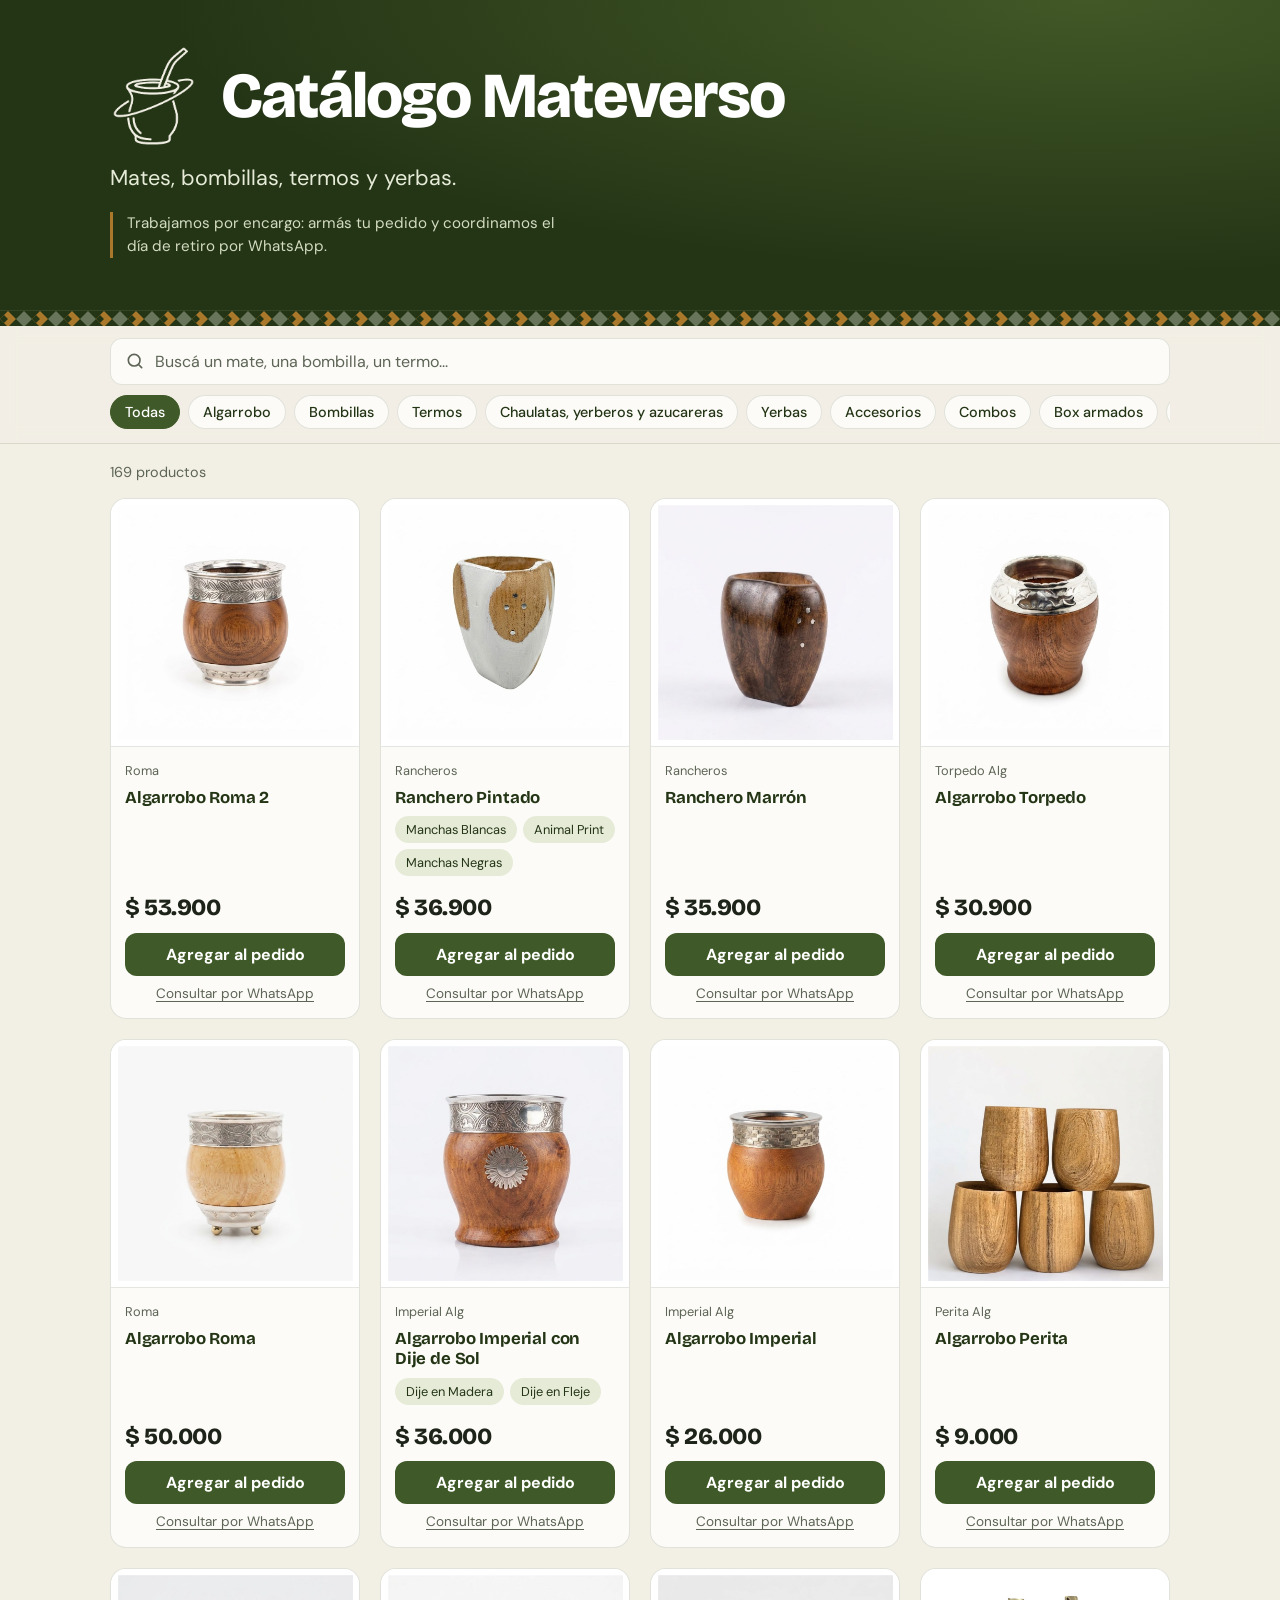
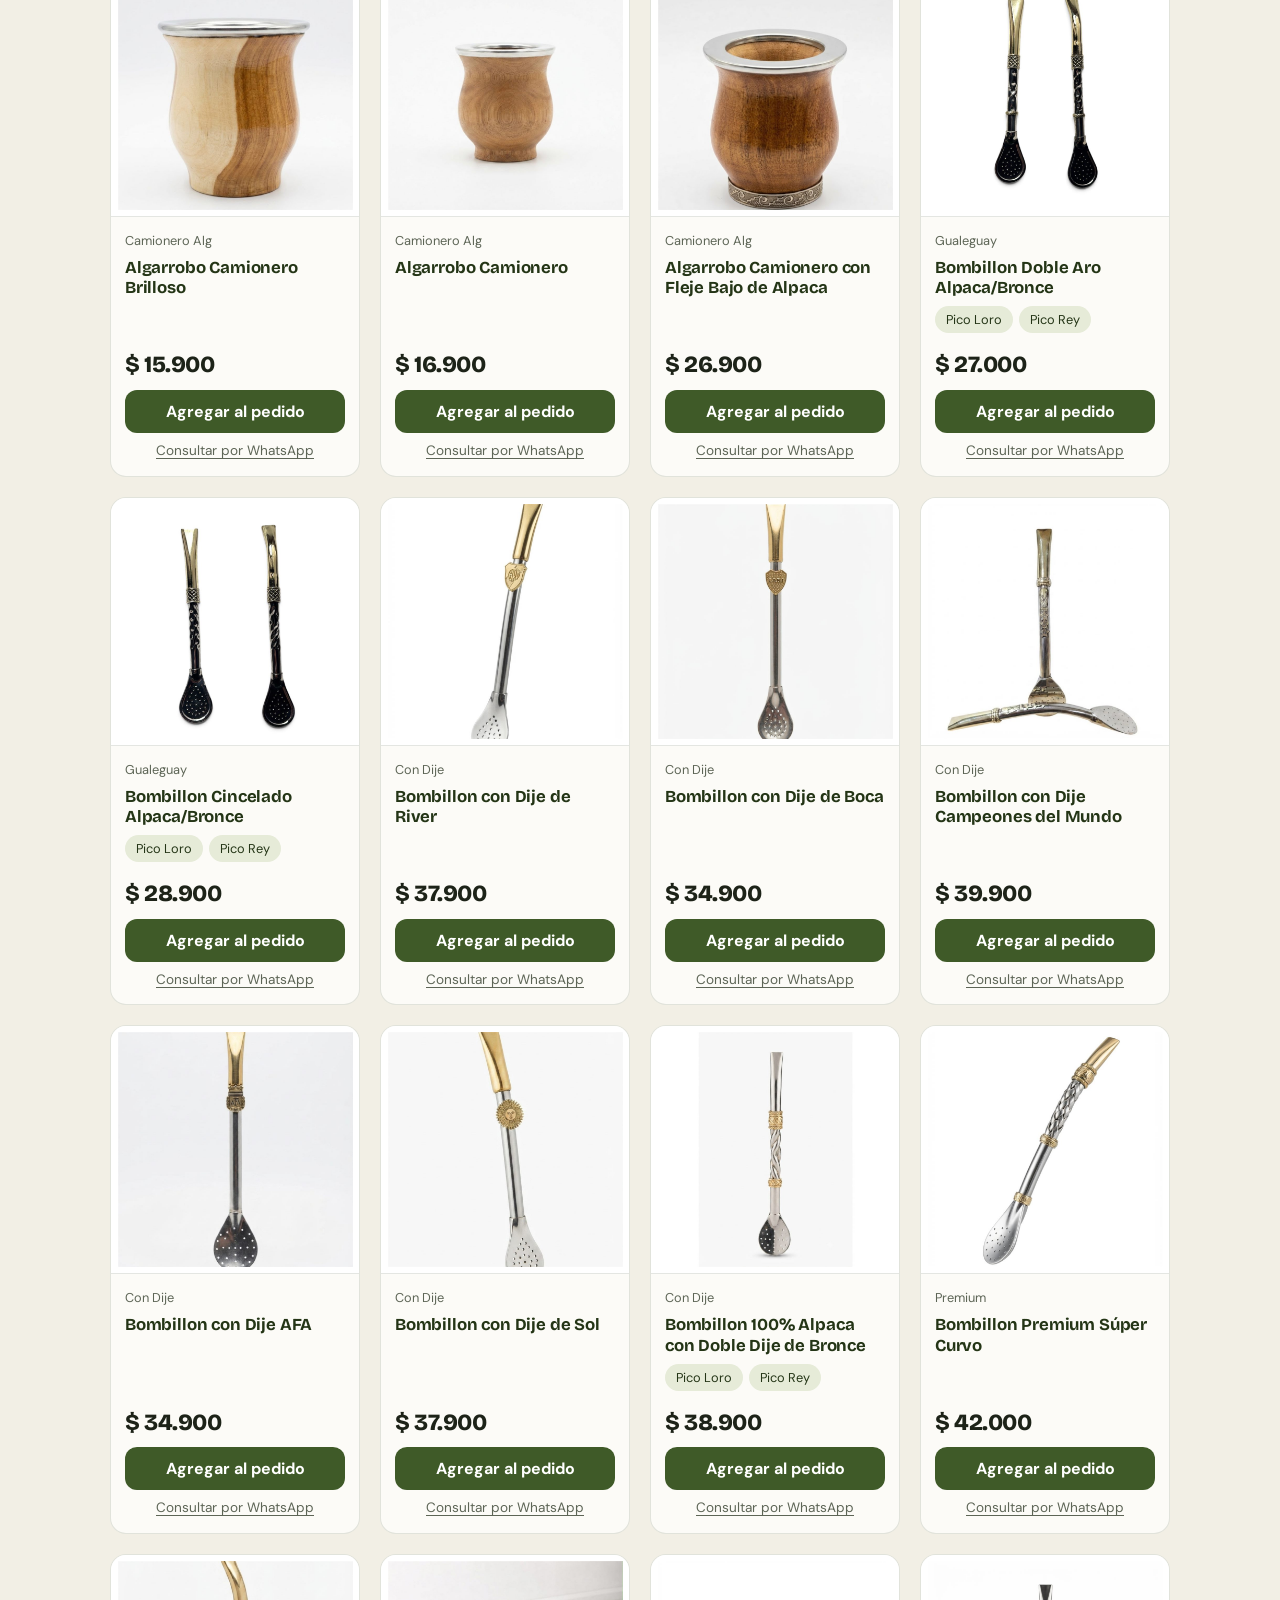
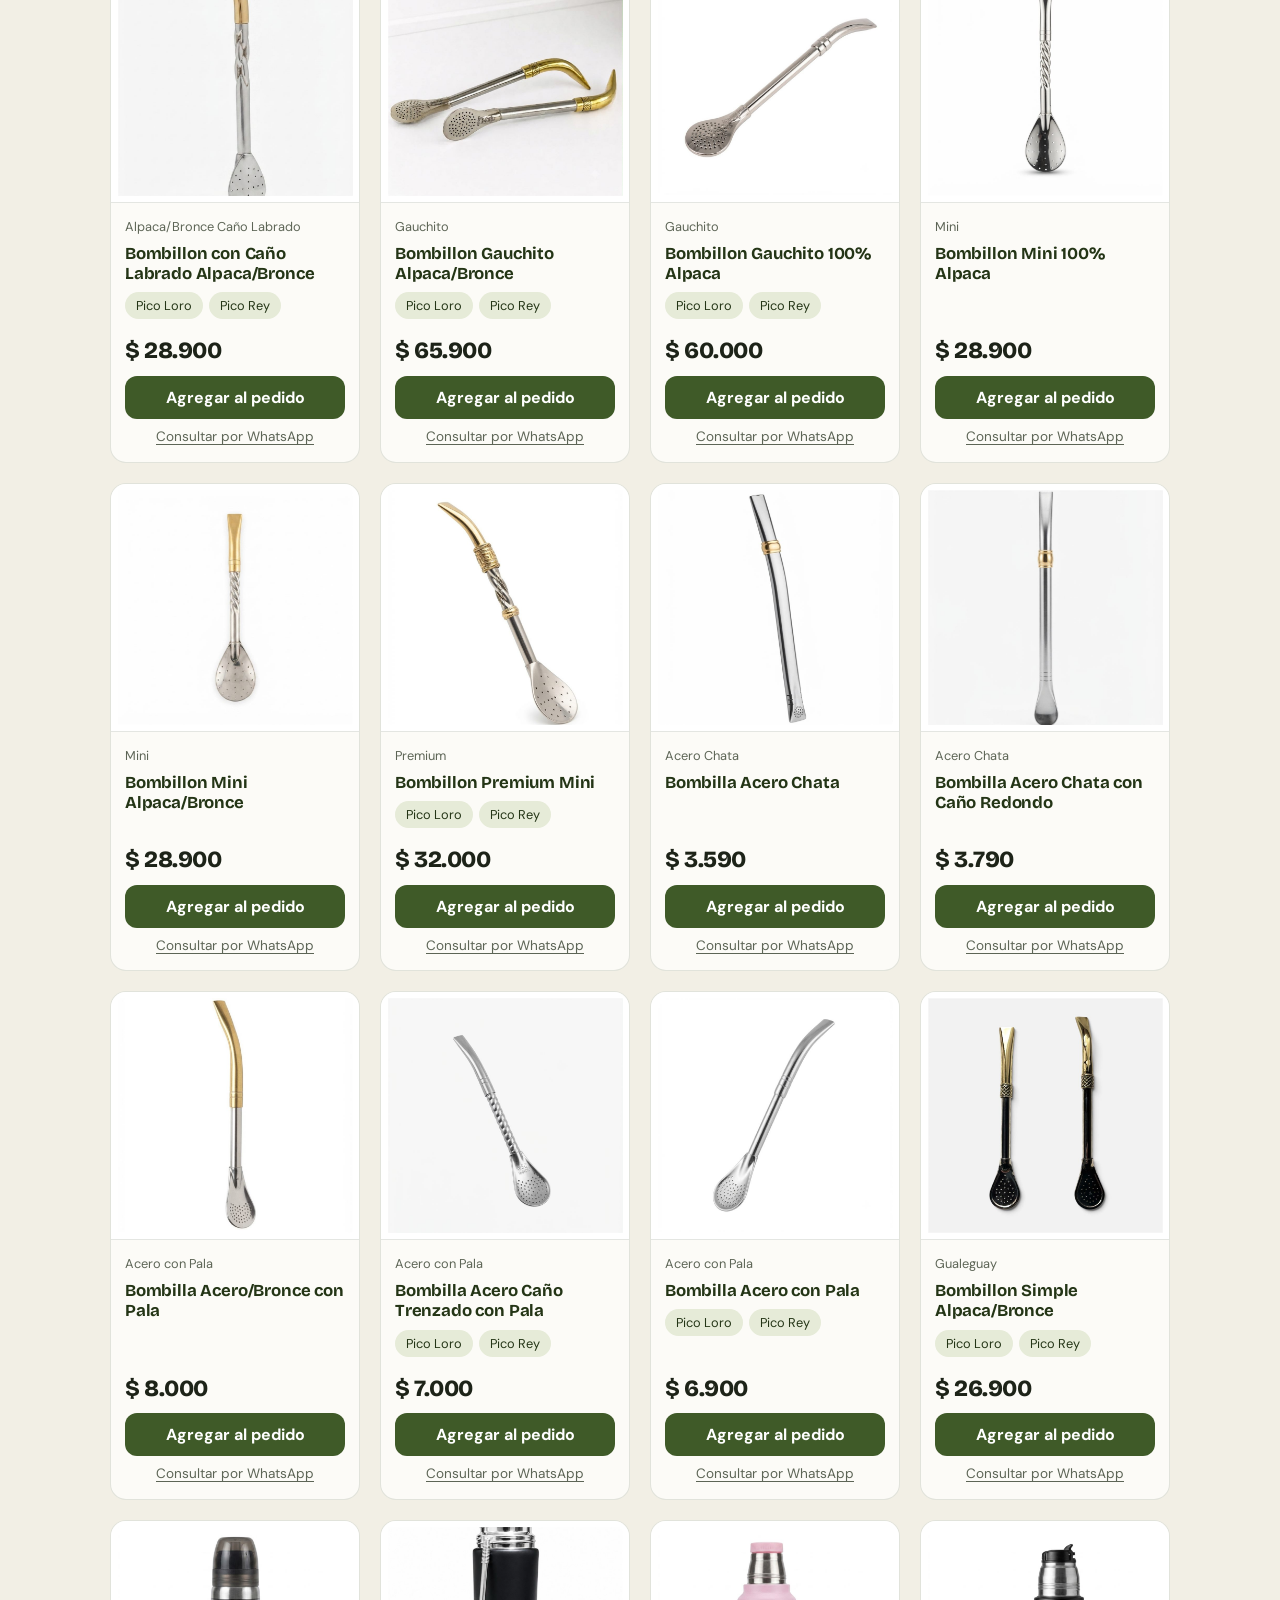
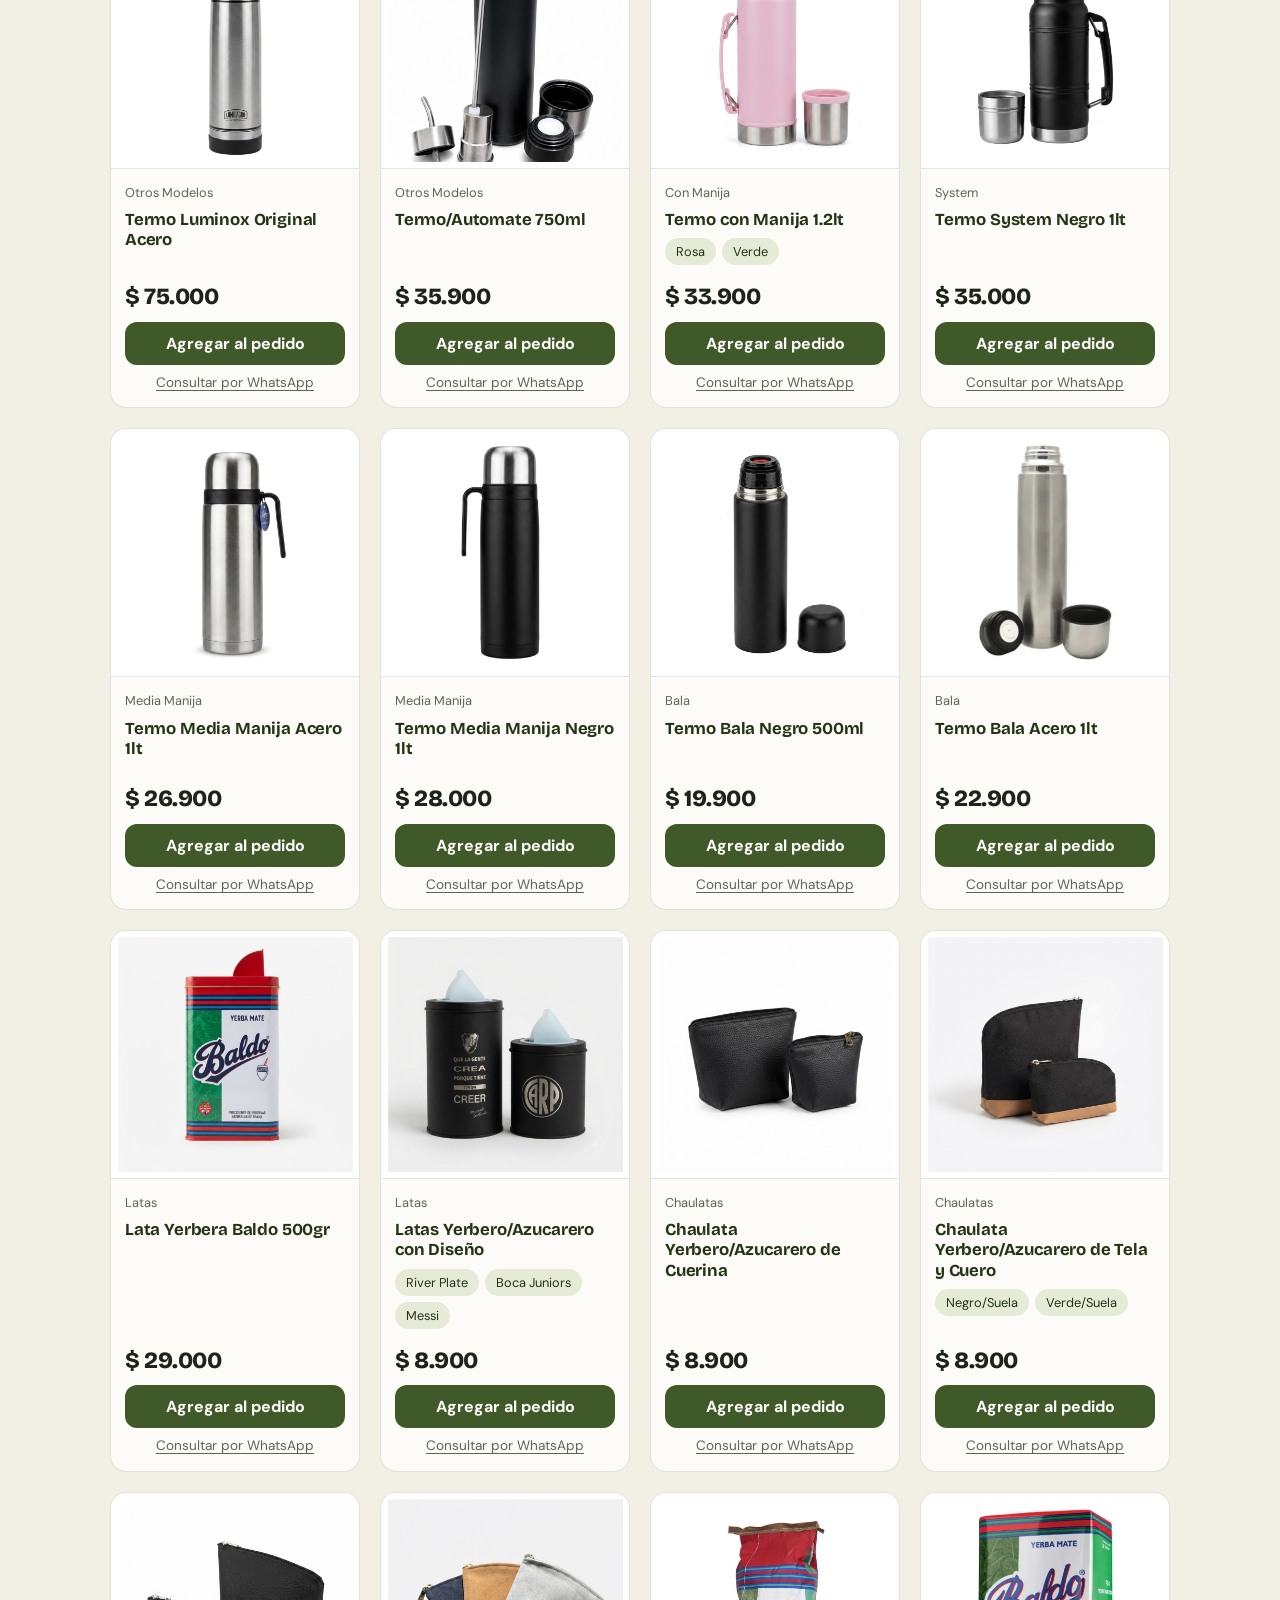
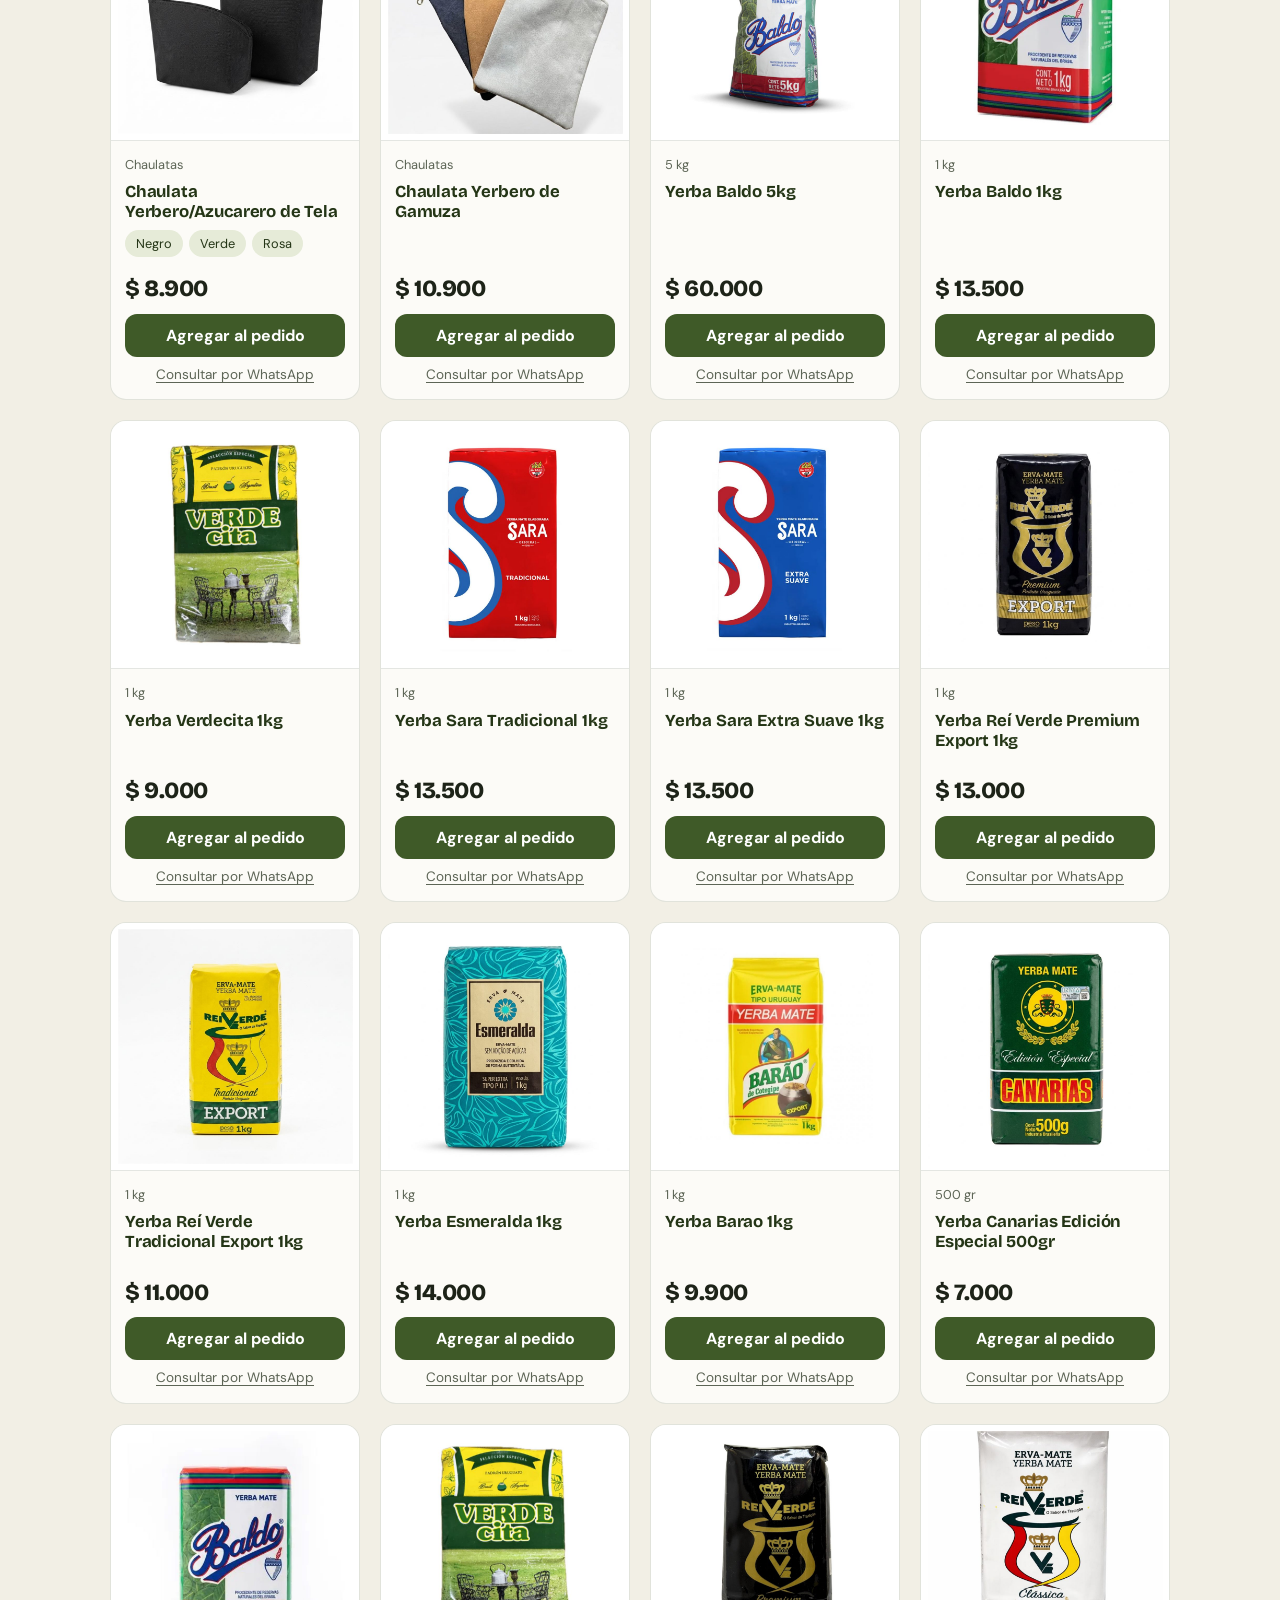
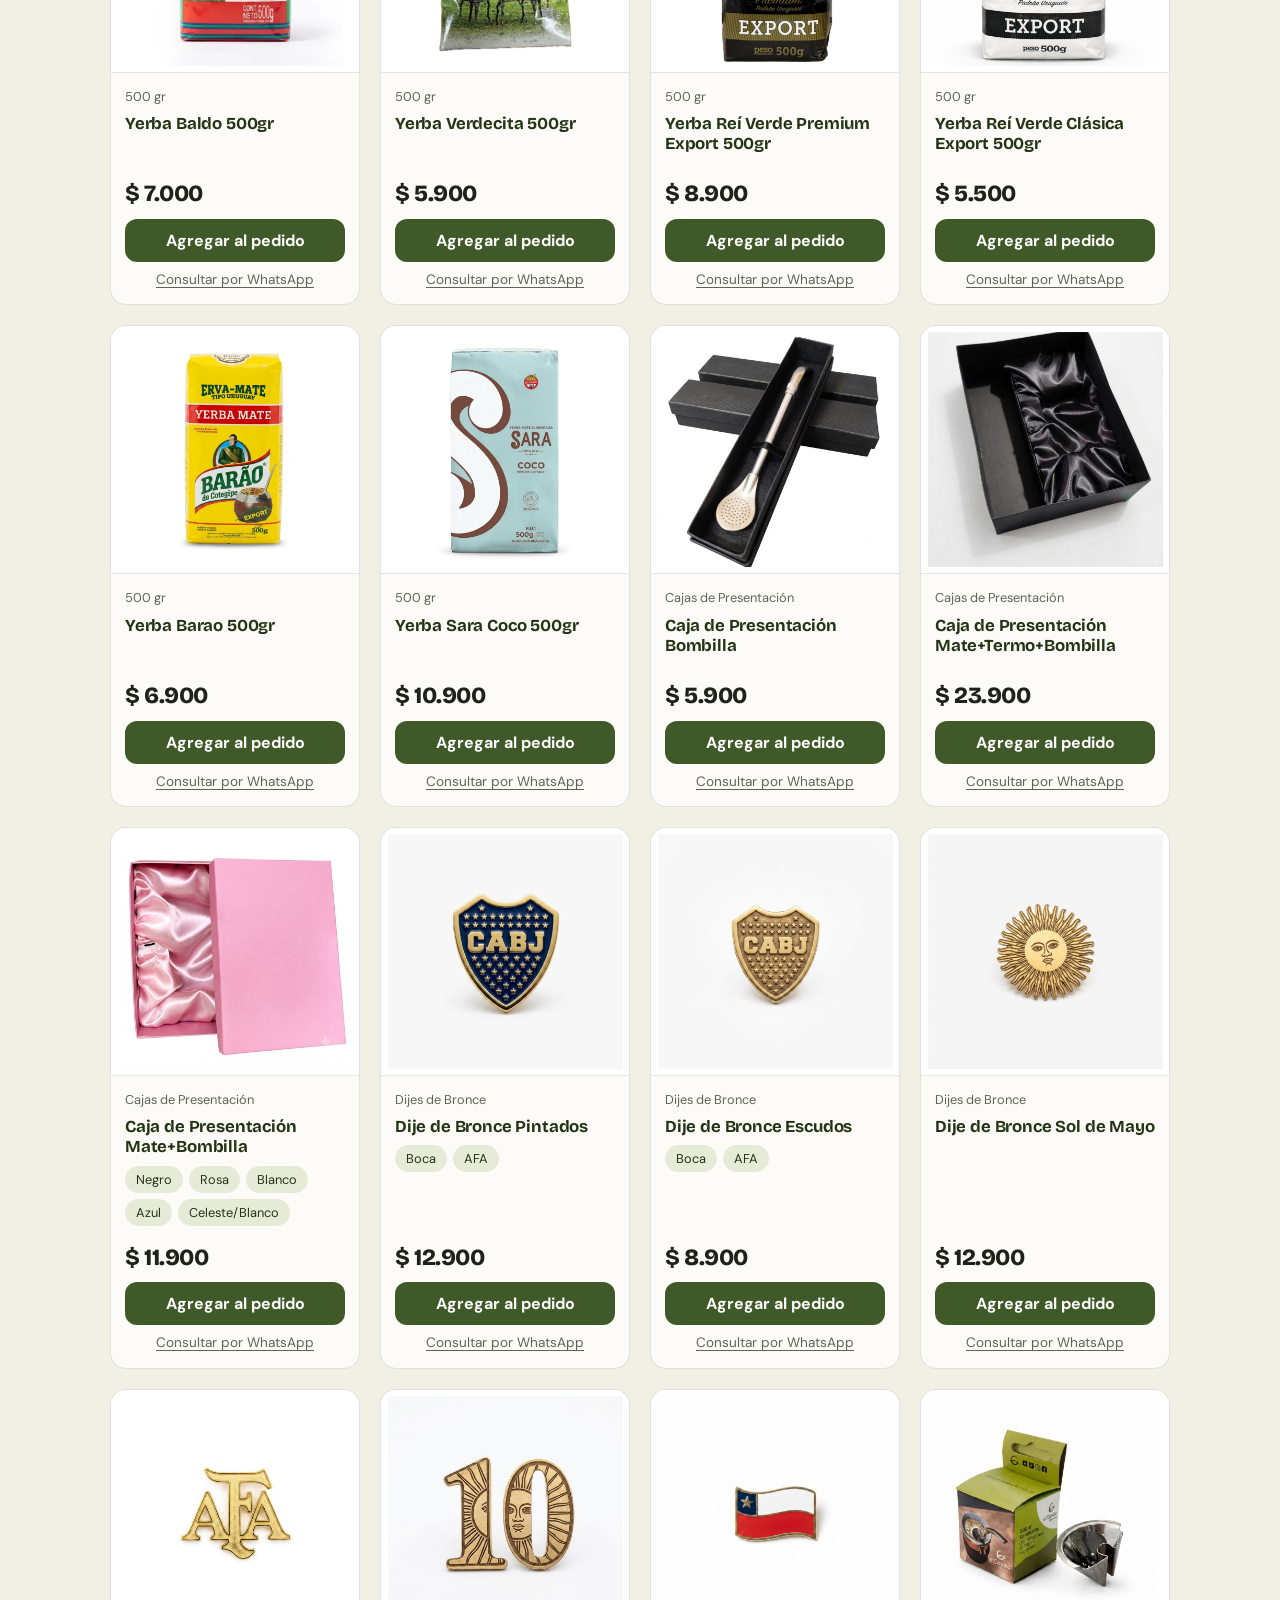
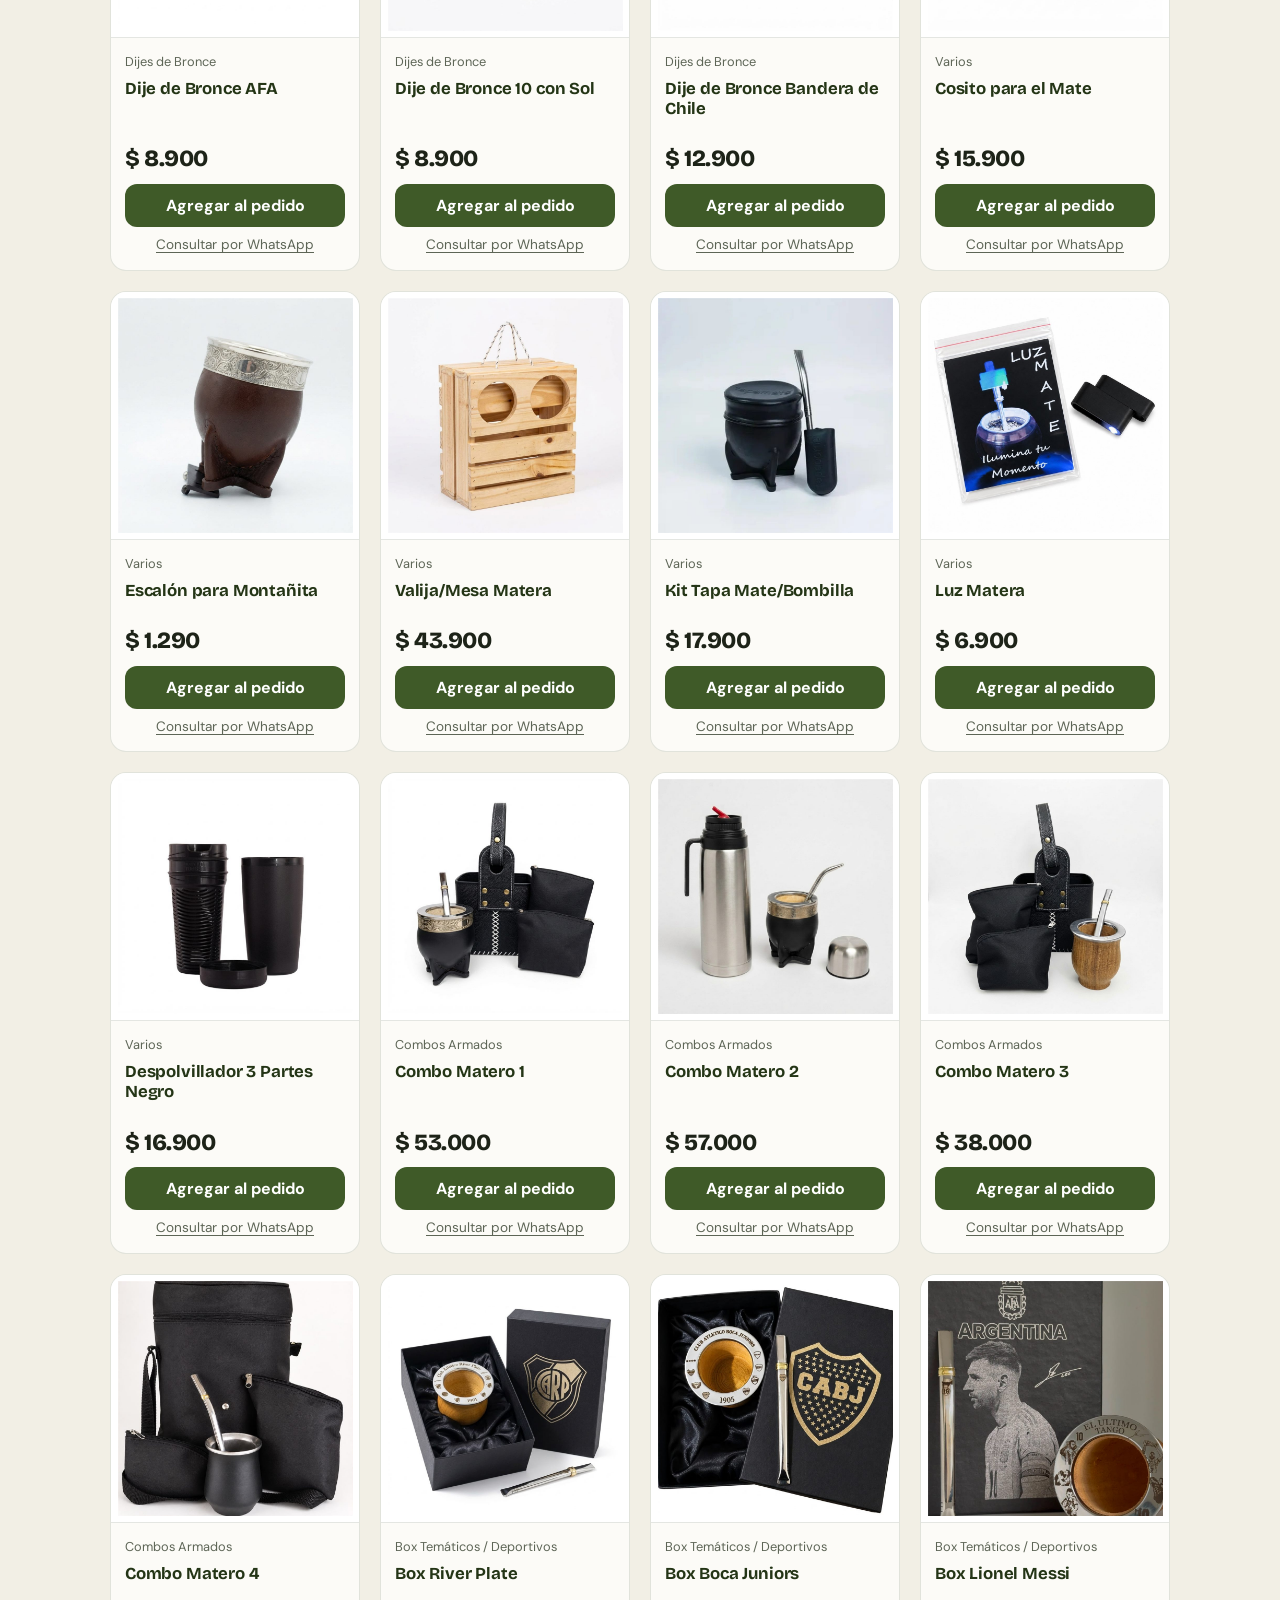
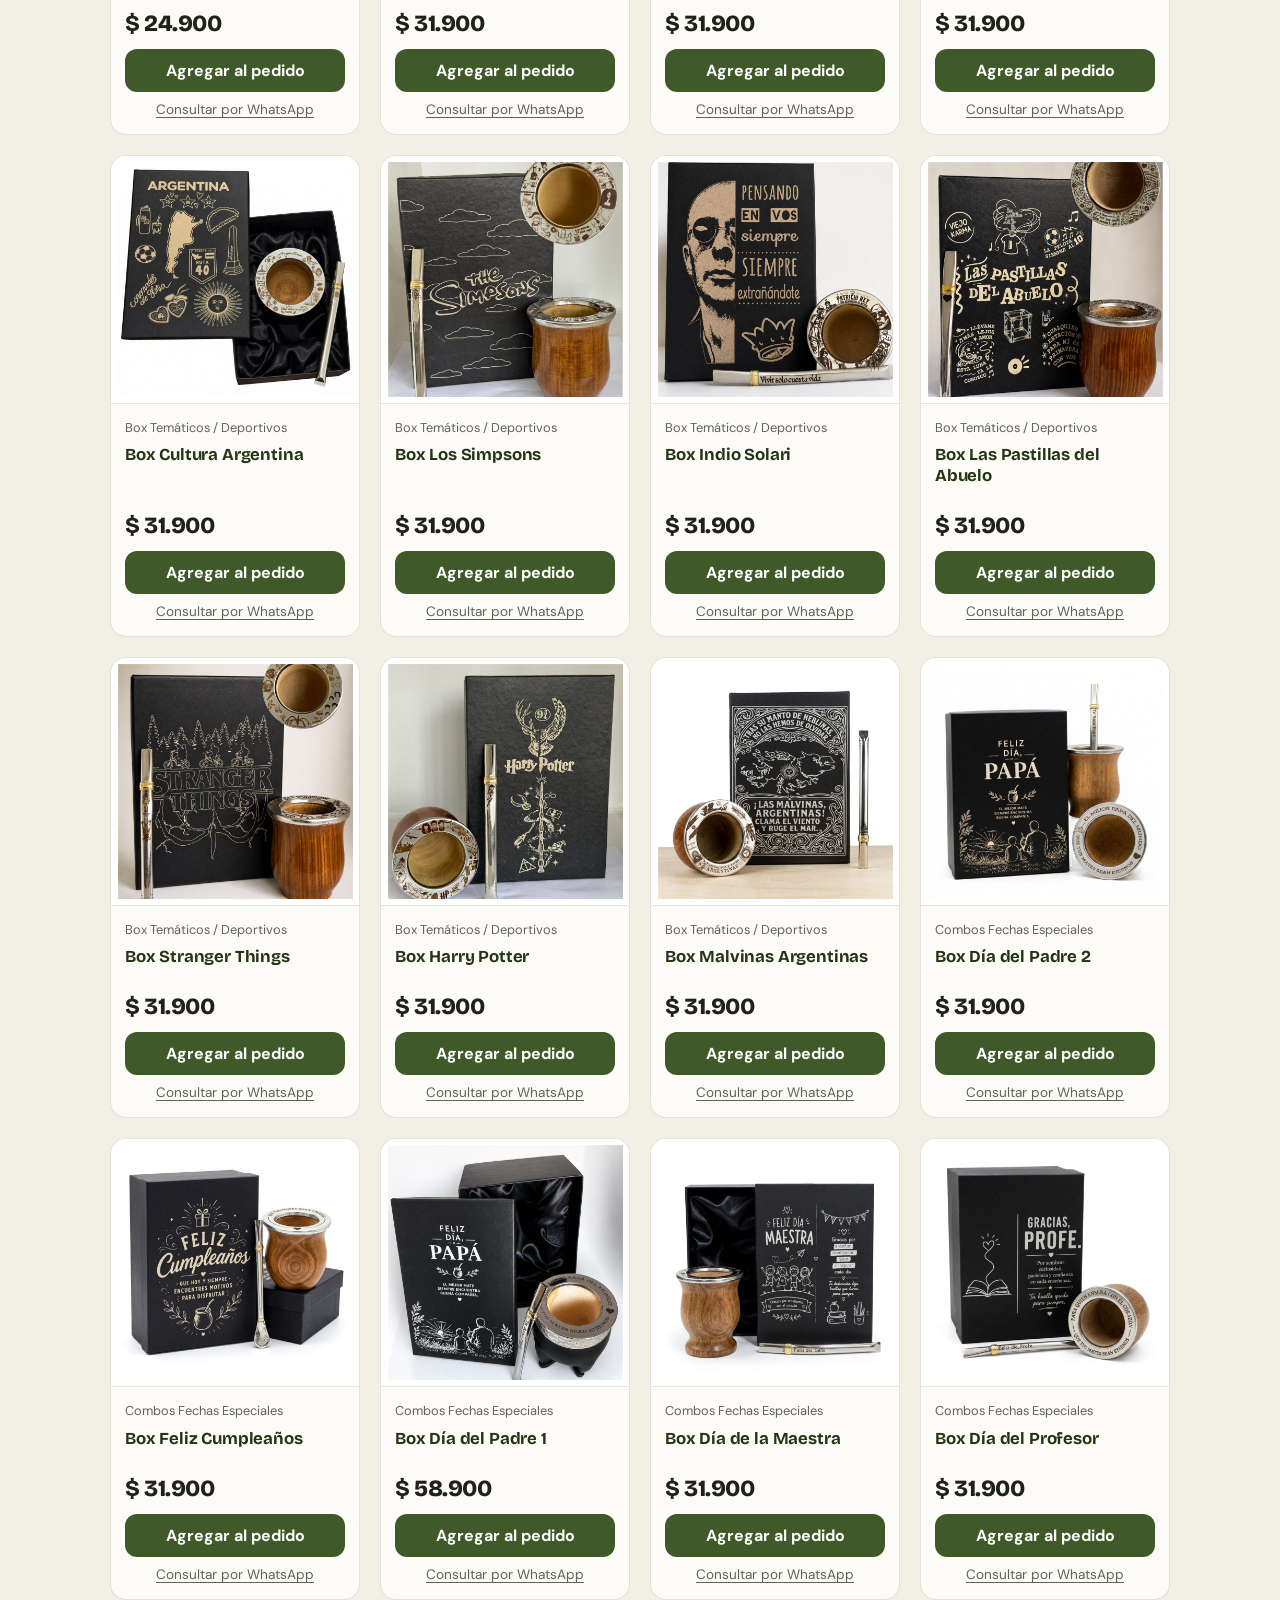
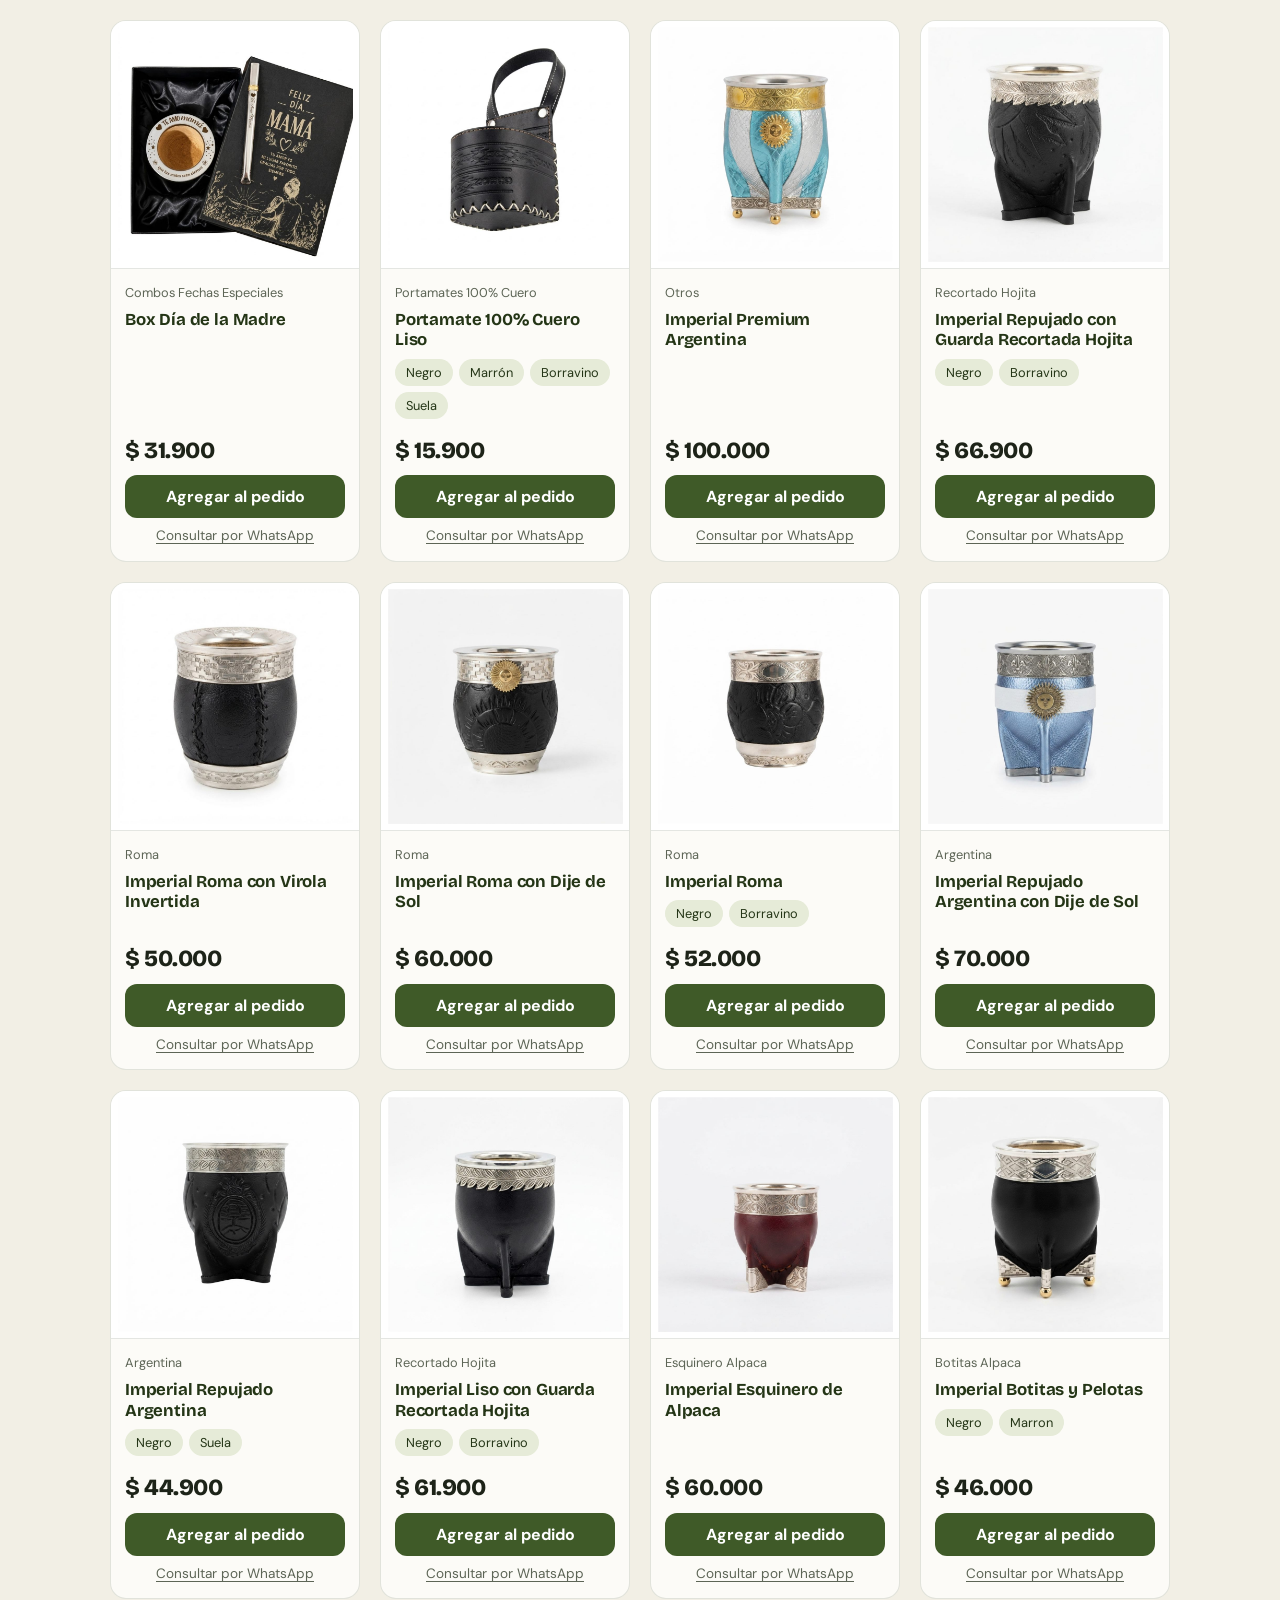
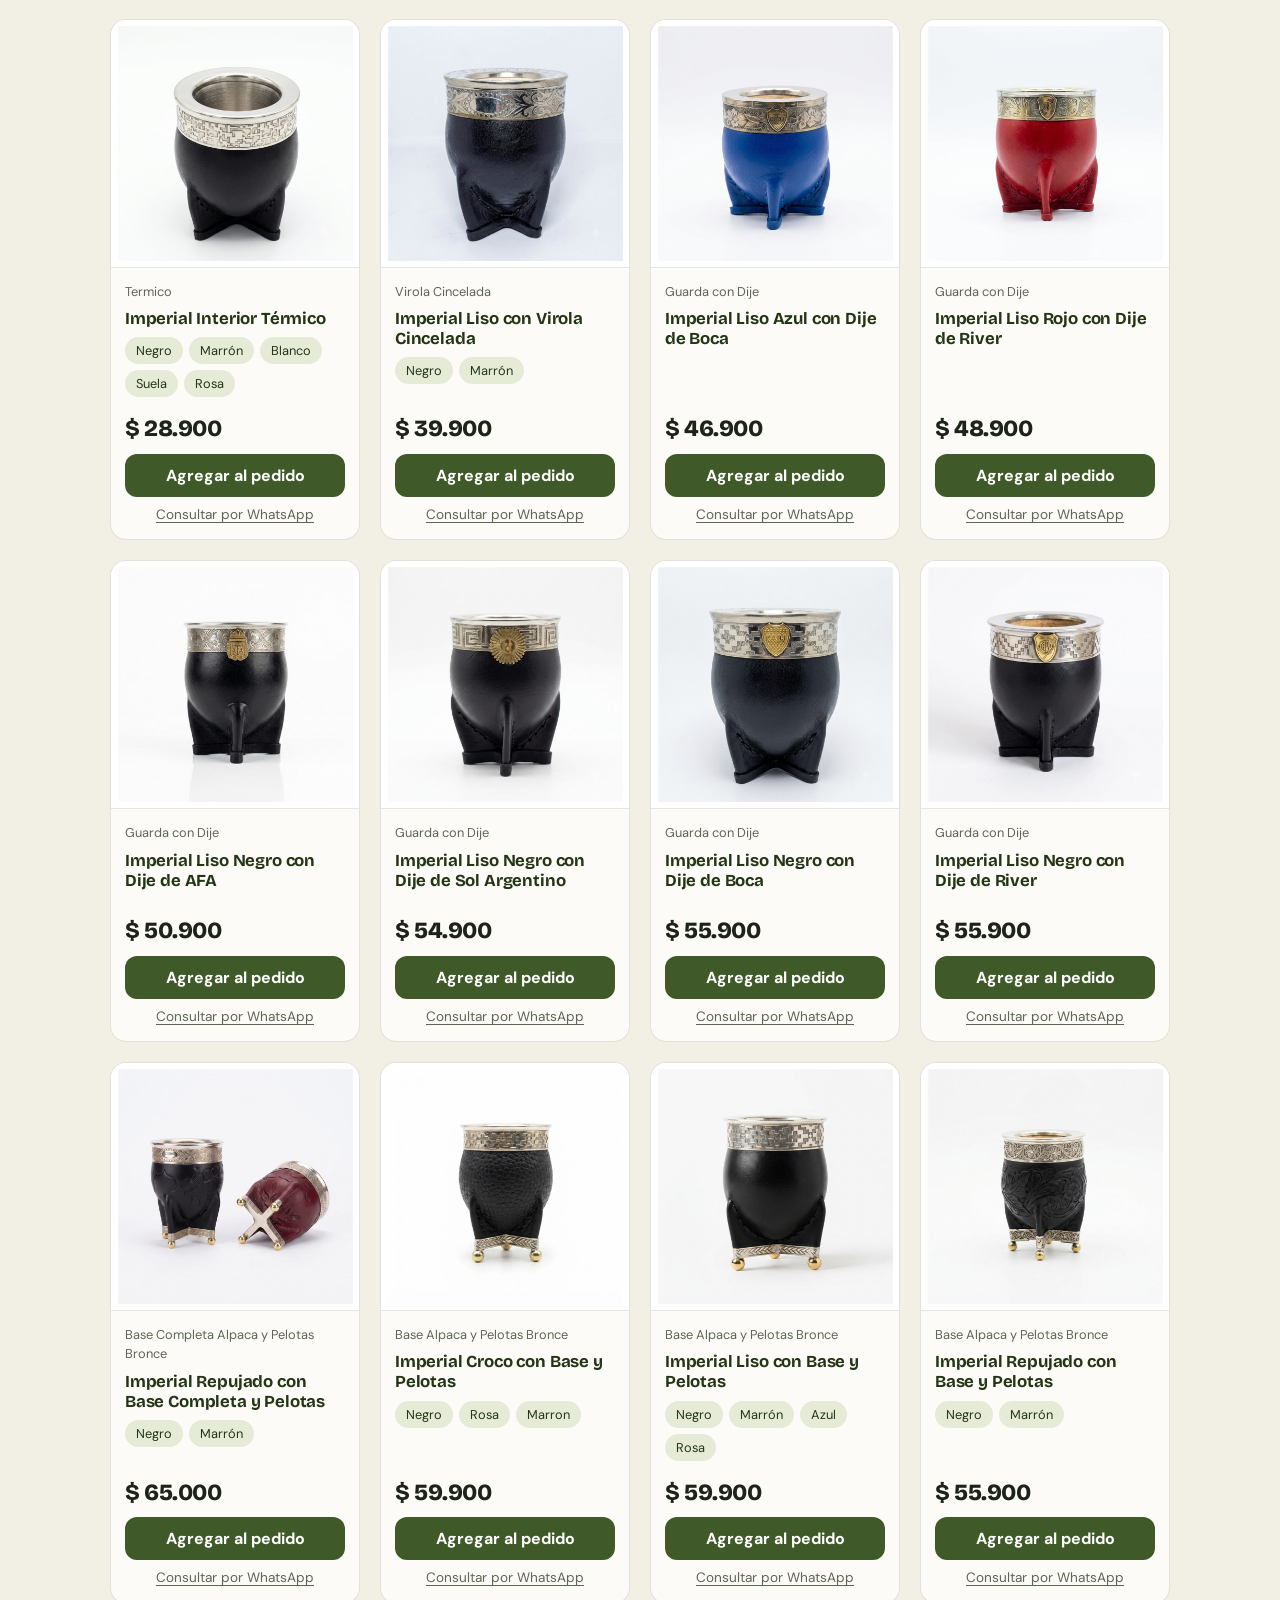
==== index.html @ fed1c1a4 "Renuevo la interfaz del catalogo y agrego el logo" ====
<!DOCTYPE html>
<html lang="es">
<head>
  <meta charset="UTF-8">
  <meta name="viewport" content="width=device-width, initial-scale=1.0">
  <meta name="description" content="Catálogo de Mateverso: mates, bombillas, termos y yerbas. Armá tu pedido y coordinamos el retiro por WhatsApp.">
  <meta name="theme-color" content="#243516">
  <title>Catálogo Mateverso</title>
  <link rel="icon" type="image/png" href="logo/favicon.png">
  <link rel="apple-touch-icon" href="logo/apple-touch-icon.png">
  <link rel="preconnect" href="https://fonts.googleapis.com">
  <link rel="preconnect" href="https://fonts.gstatic.com" crossorigin>
  <link rel="stylesheet" href="https://fonts.googleapis.com/css2?family=Bricolage+Grotesque:opsz,wght@12..96,600..800&family=DM+Sans:wght@400;500;700&display=swap">
  <link rel="stylesheet" href="style.css">
</head>
<body>
  <header class="portada">
    <div class="portada-contenido">
      <div class="marca">
        <img class="marca-icono" src="logo/icono-claro.png" alt="" width="243" height="292">
        <h1>Catálogo Mateverso</h1>
      </div>
      <p class="lema">Mates, bombillas, termos y yerbas.</p>
      <p class="encargo">Trabajamos por encargo: armás tu pedido y coordinamos el día de retiro por WhatsApp.</p>
    </div>
    <div class="greca" aria-hidden="true"></div>
  </header>

  <section class="filtros" aria-label="Filtros del catálogo">
    <div class="filtros-contenido">
      <div class="busqueda">
        <label for="buscador" class="solo-lectores">Buscar productos</label>
        <input type="search" id="buscador" placeholder="Buscá un mate, una bombilla, un termo...">
      </div>
      <div id="categorias" class="categorias" role="group" aria-label="Categorías"></div>
    </div>
  </section>

  <main class="contenedor">
    <p id="contador" class="contador" aria-live="polite"></p>

    <section id="catalogo" class="grilla" aria-label="Productos" aria-busy="true">
      <div class="esqueleto"></div><div class="esqueleto"></div><div class="esqueleto"></div><div class="esqueleto"></div>
      <div class="esqueleto"></div><div class="esqueleto"></div><div class="esqueleto"></div><div class="esqueleto"></div>
    </section>

    <p id="mensaje" class="mensaje" hidden></p>
  </main>

  <footer class="pie">
    <img class="pie-logo" src="logo/logo-verde.png" alt="Mateverso, el universo del mate" width="422" height="417">
    <p>Trabajamos por encargo. Los precios pueden cambiar: te confirmamos todo por WhatsApp antes de cerrar el pedido.</p>
    <p class="pie-aparte">Proyecto de portfolio, hecho con HTML, CSS y JavaScript.</p>
  </footer>

  <button type="button" id="boton-pedido" class="boton-pedido" hidden>
    <span>Mi pedido <span id="cantidad-pedido" class="cantidad-pedido">0</span></span>
    <span id="total-boton" class="total-boton"></span>
  </button>

  <dialog id="pedido" class="ventana pedido" aria-labelledby="pedido-titulo">
    <div class="ventana-cabecera">
      <h2 id="pedido-titulo">Mi pedido</h2>
      <button type="button" id="pedido-cerrar" class="ventana-cerrar" aria-label="Cerrar">✕</button>
    </div>
    <ul id="pedido-lista" class="pedido-lista"></ul>
    <p class="pedido-total">Total estimado <strong id="pedido-total"></strong></p>
    <p class="pedido-nota">Trabajamos por encargo. Al enviar el pedido por WhatsApp te confirmamos precios, disponibilidad y el día de retiro.</p>
    <div class="pedido-acciones">
      <a id="pedido-enviar" class="boton" href="#" target="_blank" rel="noopener noreferrer">Enviar pedido por WhatsApp</a>
      <button type="button" id="pedido-vaciar" class="pedido-vaciar">Vaciar pedido</button>
    </div>
  </dialog>

  <dialog id="galeria" class="ventana galeria" aria-labelledby="galeria-titulo">
    <div class="ventana-cabecera">
      <h2 id="galeria-titulo"></h2>
      <button type="button" id="galeria-cerrar" class="ventana-cerrar" aria-label="Cerrar">✕</button>
    </div>
    <div id="galeria-fotos" class="galeria-fotos"></div>
  </dialog>

  <script src="app.js"></script>
</body>
</html>
---- style.css ----
/* =====================================================
   Catálogo Mateverso
   Paleta: verde yerba profundo, papel crema, bronce de bombilla
   ===================================================== */
* {
  box-sizing: border-box;
  margin: 0;
  padding: 0;
}

:root {
  --verde-profundo: #243516;
  --verde: #3f5a28;
  --yerba: #7a9a45;
  --verde-claro: #e6ebd8;
  --crema: #f2efe5;
  --papel: #fcfbf7;
  --bronce: #a9782b;
  --tinta: #1d2318;
  --gris: #5d6556;
  --linea: rgba(36, 53, 22, 0.12);
  --error: #9b2c2c;

  --fuente-titulo: "Bricolage Grotesque", "Segoe UI", system-ui, sans-serif;
  --fuente-texto: "DM Sans", "Segoe UI", system-ui, sans-serif;
}

html {
  scroll-padding-top: 130px;
}

body {
  font-family: var(--fuente-texto);
  font-size: 1rem;
  line-height: 1.5;
  background-color: var(--crema);
  color: var(--tinta);
  padding-bottom: 88px; /* lugar para el botón flotante del pedido */
}

button,
input {
  font-family: inherit;
}

:focus-visible {
  outline: 3px solid var(--bronce);
  outline-offset: 2px;
}

.solo-lectores {
  position: absolute;
  width: 1px;
  height: 1px;
  overflow: hidden;
  clip-path: inset(50%);
  white-space: nowrap;
}

/* ---------- Portada ---------- */
.portada {
  position: relative;
  color: #ffffff;
  background-color: var(--verde-profundo);
  background-image: radial-gradient(120% 140% at 85% 0%, rgba(122, 154, 69, 0.35), transparent 60%);
}

.portada-contenido {
  max-width: 1100px;
  margin: 0 auto;
  padding: 44px 20px 52px;
}

.marca {
  display: flex;
  align-items: center;
  gap: clamp(14px, 3vw, 24px);
}

.marca-icono {
  flex: none;
  width: auto;
  height: clamp(64px, 14vw, 104px);
}

.portada h1 {
  font-family: var(--fuente-titulo);
  font-weight: 800;
  font-size: clamp(2.2rem, 7vw, 4rem);
  line-height: 1;
  letter-spacing: -0.03em;
}

.lema {
  margin-top: 14px;
  font-size: clamp(1.05rem, 2.6vw, 1.35rem);
  color: #e6ebd8;
}

.encargo {
  margin-top: 18px;
  max-width: 46ch;
  padding-left: 14px;
  border-left: 3px solid var(--bronce);
  font-size: 0.95rem;
  color: #d3dbc0;
}

/* Greca: guarda tradicional, el detalle que firma la página */
.greca {
  height: 16px;
  background-color: var(--verde-profundo);
  background-image: url("data:image/svg+xml,%3Csvg xmlns='http://www.w3.org/2000/svg' width='32' height='16' viewBox='0 0 32 16'%3E%3Cpath d='M0 8 8 0l8 8-8 8z' fill='%23a9782b'/%3E%3Cpath d='M0 8 4 4l4 4-4 4z' fill='%23243516'/%3E%3Cpath d='M16 8l8-8 8 8-8 8z' fill='%23e6ebd8' fill-opacity='.35'/%3E%3C/svg%3E");
  background-repeat: repeat-x;
  border-top: 1px solid rgba(255, 255, 255, 0.08);
}

/* ---------- Filtros ---------- */
.filtros {
  position: sticky;
  top: 0;
  z-index: 5;
  background-color: rgba(242, 239, 229, 0.94);
  backdrop-filter: blur(8px);
  border-bottom: 1px solid var(--linea);
}

.filtros-contenido {
  display: flex;
  flex-direction: column;
  gap: 10px;
  max-width: 1100px;
  margin: 0 auto;
  padding: 12px 20px;
}

.busqueda input {
  width: 100%;
  padding: 12px 16px 12px 44px;
  font-size: 1rem;
  color: var(--tinta);
  background-color: var(--papel);
  background-image: url("data:image/svg+xml,%3Csvg xmlns='http://www.w3.org/2000/svg' width='20' height='20' viewBox='0 0 24 24' fill='none' stroke='%235d6556' stroke-width='2' stroke-linecap='round'%3E%3Ccircle cx='11' cy='11' r='7'/%3E%3Cpath d='m20 20-3.5-3.5'/%3E%3C/svg%3E");
  background-repeat: no-repeat;
  background-position: 14px center;
  border: 1.5px solid var(--linea);
  border-radius: 12px;
}

.busqueda input::placeholder {
  color: var(--gris);
}

.busqueda input:focus {
  outline: none;
  border-color: var(--verde);
  box-shadow: 0 0 0 3px rgba(63, 90, 40, 0.18);
}

.categorias {
  display: flex;
  gap: 8px;
  padding-bottom: 2px;
  overflow-x: auto;
  scrollbar-width: none;
}

.categorias::-webkit-scrollbar {
  display: none;
}

.categoria-boton {
  flex: none;
  padding: 7px 14px;
  font-size: 0.9rem;
  font-weight: 500;
  color: var(--verde-profundo);
  background-color: var(--papel);
  border: 1.5px solid var(--linea);
  border-radius: 999px;
  cursor: pointer;
  transition: background-color 0.15s ease, border-color 0.15s ease;
}

.categoria-boton:hover {
  border-color: var(--verde);
}

.categoria-boton[aria-pressed="true"] {
  color: #ffffff;
  background-color: var(--verde);
  border-color: var(--verde);
}

/* ---------- Contenido ---------- */
.contenedor {
  max-width: 1100px;
  margin: 0 auto;
  padding: 18px 20px 24px;
}

.contador {
  margin-bottom: 14px;
  font-size: 0.9rem;
  color: var(--gris);
}

.grilla {
  display: grid;
  grid-template-columns: repeat(2, minmax(0, 1fr));
  gap: 14px;
}

@media (min-width: 640px) {
  .grilla {
    grid-template-columns: repeat(auto-fill, minmax(210px, 1fr));
    gap: 20px;
  }
}

/* ---------- Tarjeta ---------- */
.tarjeta {
  display: flex;
  flex-direction: column;
  overflow: hidden;
  background-color: var(--papel);
  border: 1px solid var(--linea);
  border-radius: 16px;
  transition: box-shadow 0.2s ease, transform 0.2s ease;
}

@media (hover: hover) {
  .tarjeta:hover {
    transform: translateY(-3px);
    box-shadow: 0 14px 28px -12px rgba(36, 53, 22, 0.35);
  }
}

.imagen {
  position: relative;
  display: flex;
  justify-content: center;
  align-items: center;
  aspect-ratio: 1 / 1;
  font-size: 3rem;
  background-color: #ffffff;
  border-bottom: 1px solid var(--linea);
}

/* La foto se superpone al emoji; si no existe, se borra y queda el emoji */
.imagen img {
  position: absolute;
  inset: 0;
  width: 100%;
  height: 100%;
  padding: 6px;
  object-fit: contain;
}

.info {
  display: flex;
  flex-direction: column;
  flex: 1;
  gap: 8px;
  padding: 14px;
}

.categoria {
  font-size: 0.8rem;
  color: var(--gris);
}

.info h2 {
  display: -webkit-box;
  -webkit-line-clamp: 3;
  -webkit-box-orient: vertical;
  overflow: hidden;
  font-family: var(--fuente-titulo);
  font-weight: 700;
  font-size: 1.05rem;
  line-height: 1.2;
  letter-spacing: -0.01em;
  color: var(--verde-profundo);
}

.variantes {
  display: flex;
  flex-wrap: wrap;
  gap: 6px;
}

.chip {
  padding: 4px 10px;
  font-size: 0.8rem;
  color: var(--verde-profundo);
  background-color: var(--verde-claro);
  border: 1.5px solid transparent;
  border-radius: 999px;
  cursor: pointer;
  transition: background-color 0.15s ease, border-color 0.15s ease;
}

.chip:hover {
  border-color: var(--yerba);
}

.chip.activo {
  color: #ffffff;
  background-color: var(--verde);
  border-color: var(--verde);
}

.boton-galeria {
  padding: 8px;
  font-size: 0.9rem;
  font-weight: 700;
  color: var(--verde-profundo);
  background-color: transparent;
  border: 1.5px solid var(--verde);
  border-radius: 10px;
  cursor: pointer;
}

.boton-galeria:hover {
  background-color: var(--verde-claro);
}

.precio {
  margin-top: auto;
  padding-top: 6px;
  font-family: var(--fuente-titulo);
  font-weight: 800;
  font-size: 1.45rem;
  letter-spacing: -0.02em;
}

.aviso {
  font-size: 0.85rem;
  font-weight: 700;
  color: var(--error);
}

.boton {
  display: block;
  padding: 11px 12px;
  text-align: center;
  text-decoration: none;
  font-size: 1rem;
  font-weight: 700;
  color: #ffffff;
  background-color: var(--verde);
  border: none;
  border-radius: 12px;
  cursor: pointer;
  transition: background-color 0.15s ease;
}

.boton:hover {
  background-color: var(--verde-profundo);
}

.boton-agregar {
  width: 100%;
}

.enlace-consulta {
  text-align: center;
  font-size: 0.85rem;
  color: var(--gris);
  text-underline-offset: 3px;
}

.enlace-consulta:hover {
  color: var(--verde-profundo);
}

/* Cargando */
.esqueleto {
  aspect-ratio: 3 / 4;
  background-color: var(--papel);
  border: 1px solid var(--linea);
  border-radius: 16px;
  animation: latido 1.4s ease-in-out infinite;
}

@keyframes latido {
  50% {
    opacity: 0.55;
  }
}

.mensaje {
  margin-top: 24px;
  padding: 20px;
  text-align: center;
  background-color: var(--papel);
  border: 1px solid var(--linea);
  border-radius: 16px;
  color: var(--gris);
}

/* ---------- Pie ---------- */
.pie {
  max-width: 1100px;
  margin: 0 auto;
  padding: 24px 20px 32px;
  font-size: 0.9rem;
  color: var(--gris);
  border-top: 1px solid var(--linea);
}

.pie-logo {
  display: block;
  width: 110px;
  height: auto;
  margin-bottom: 14px;
}

.pie-aparte {
  margin-top: 6px;
  font-size: 0.8rem;
}

/* ---------- Botón flotante del pedido ---------- */
.boton-pedido {
  position: fixed;
  left: 16px;
  right: 16px;
  bottom: 16px;
  z-index: 10;
  display: flex;
  justify-content: space-between;
  align-items: center;
  max-width: 420px;
  margin-left: auto;
  padding: 14px 20px;
  font-size: 1rem;
  font-weight: 700;
  color: #ffffff;
  background-color: var(--verde-profundo);
  border: 1.5px solid var(--bronce);
  border-radius: 16px;
  box-shadow: 0 12px 30px -8px rgba(0, 0, 0, 0.5);
  cursor: pointer;
  animation: aparecer 0.25s ease-out;
}

.boton-pedido[hidden] {
  display: none;
}

.boton-pedido:hover {
  background-color: var(--verde);
}

.cantidad-pedido {
  display: inline-block;
  min-width: 26px;
  margin-left: 6px;
  padding: 1px 8px;
  text-align: center;
  color: var(--verde-profundo);
  background-color: #ffffff;
  border-radius: 999px;
}

.total-boton {
  font-family: var(--fuente-titulo);
  font-size: 1.1rem;
}

@keyframes aparecer {
  from {
    opacity: 0;
    transform: translateY(12px);
  }
}

/* ---------- Ventanas (pedido y galería) ---------- */
.ventana {
  width: min(560px, 94vw);
  max-height: 90vh;
  margin: auto;
  padding: 18px;
  color: var(--tinta);
  background-color: var(--crema);
  border: none;
  border-radius: 20px;
}

.ventana[open] {
  animation: aparecer 0.22s ease-out;
}

.ventana::backdrop {
  background-color: rgba(20, 30, 12, 0.65);
}

.ventana-cabecera {
  display: flex;
  justify-content: space-between;
  align-items: center;
  margin-bottom: 14px;
}

.ventana-cabecera h2 {
  font-family: var(--fuente-titulo);
  font-weight: 800;
  font-size: 1.4rem;
  letter-spacing: -0.02em;
  color: var(--verde-profundo);
}

.ventana-cerrar {
  width: 38px;
  height: 38px;
  font-size: 1rem;
  color: var(--verde-profundo);
  background-color: var(--verde-claro);
  border: none;
  border-radius: 50%;
  cursor: pointer;
}

.ventana-cerrar:hover {
  background-color: #d3dbc0;
}

/* Galería de ejemplos */
.galeria {
  width: min(900px, 94vw);
}

.galeria-fotos {
  display: grid;
  grid-template-columns: repeat(auto-fill, minmax(140px, 1fr));
  gap: 10px;
}

.galeria-fotos img {
  width: 100%;
  aspect-ratio: 1 / 1;
  object-fit: cover;
  border-radius: 12px;
  background-color: #ffffff;
}

/* Pedido */
.pedido-lista {
  display: flex;
  flex-direction: column;
  gap: 10px;
  max-height: 46vh;
  margin-bottom: 14px;
  padding: 0;
  list-style: none;
  overflow-y: auto;
}

.pedido-item {
  padding: 12px 14px;
  background-color: var(--papel);
  border: 1px solid var(--linea);
  border-radius: 14px;
}

.pedido-datos {
  display: flex;
  justify-content: space-between;
  gap: 12px;
  margin-bottom: 8px;
  font-size: 0.95rem;
}

.pedido-datos span {
  font-weight: 700;
  white-space: nowrap;
}

.pedido-cantidad {
  display: flex;
  align-items: center;
  gap: 10px;
}

.pedido-cantidad button {
  min-width: 36px;
  padding: 5px 8px;
  font-size: 1rem;
  color: var(--verde-profundo);
  background-color: var(--verde-claro);
  border: none;
  border-radius: 8px;
  cursor: pointer;
}

.pedido-cantidad .pedido-quitar {
  margin-left: auto;
  font-size: 0.85rem;
  color: var(--error);
  background: none;
  text-decoration: underline;
}

.pedido-vacio {
  padding: 18px;
  text-align: center;
  color: var(--gris);
}

.pedido-total {
  display: flex;
  justify-content: space-between;
  align-items: baseline;
  margin-bottom: 6px;
  font-size: 1.05rem;
}

.pedido-total strong {
  font-family: var(--fuente-titulo);
  font-size: 1.6rem;
  letter-spacing: -0.02em;
}

.pedido-nota {
  margin-bottom: 16px;
  font-size: 0.85rem;
  color: var(--gris);
}

.pedido-acciones {
  display: flex;
  flex-direction: column;
  gap: 10px;
}

.pedido-acciones [aria-disabled="true"] {
  opacity: 0.5;
  pointer-events: none;
}

.pedido-vaciar {
  padding: 8px;
  font-size: 0.9rem;
  color: var(--gris);
  background: none;
  border: none;
  text-decoration: underline;
  cursor: pointer;
}

/* En celular el pedido sube desde abajo, como una hoja */
@media (max-width: 639px) {
  .pedido {
    width: 100%;
    max-width: 100%;
    margin-bottom: 0;
    border-radius: 20px 20px 0 0;
  }
}

@media (prefers-reduced-motion: reduce) {
  *,
  *::before,
  *::after {
    animation: none !important;
    transition: none !important;
  }
}
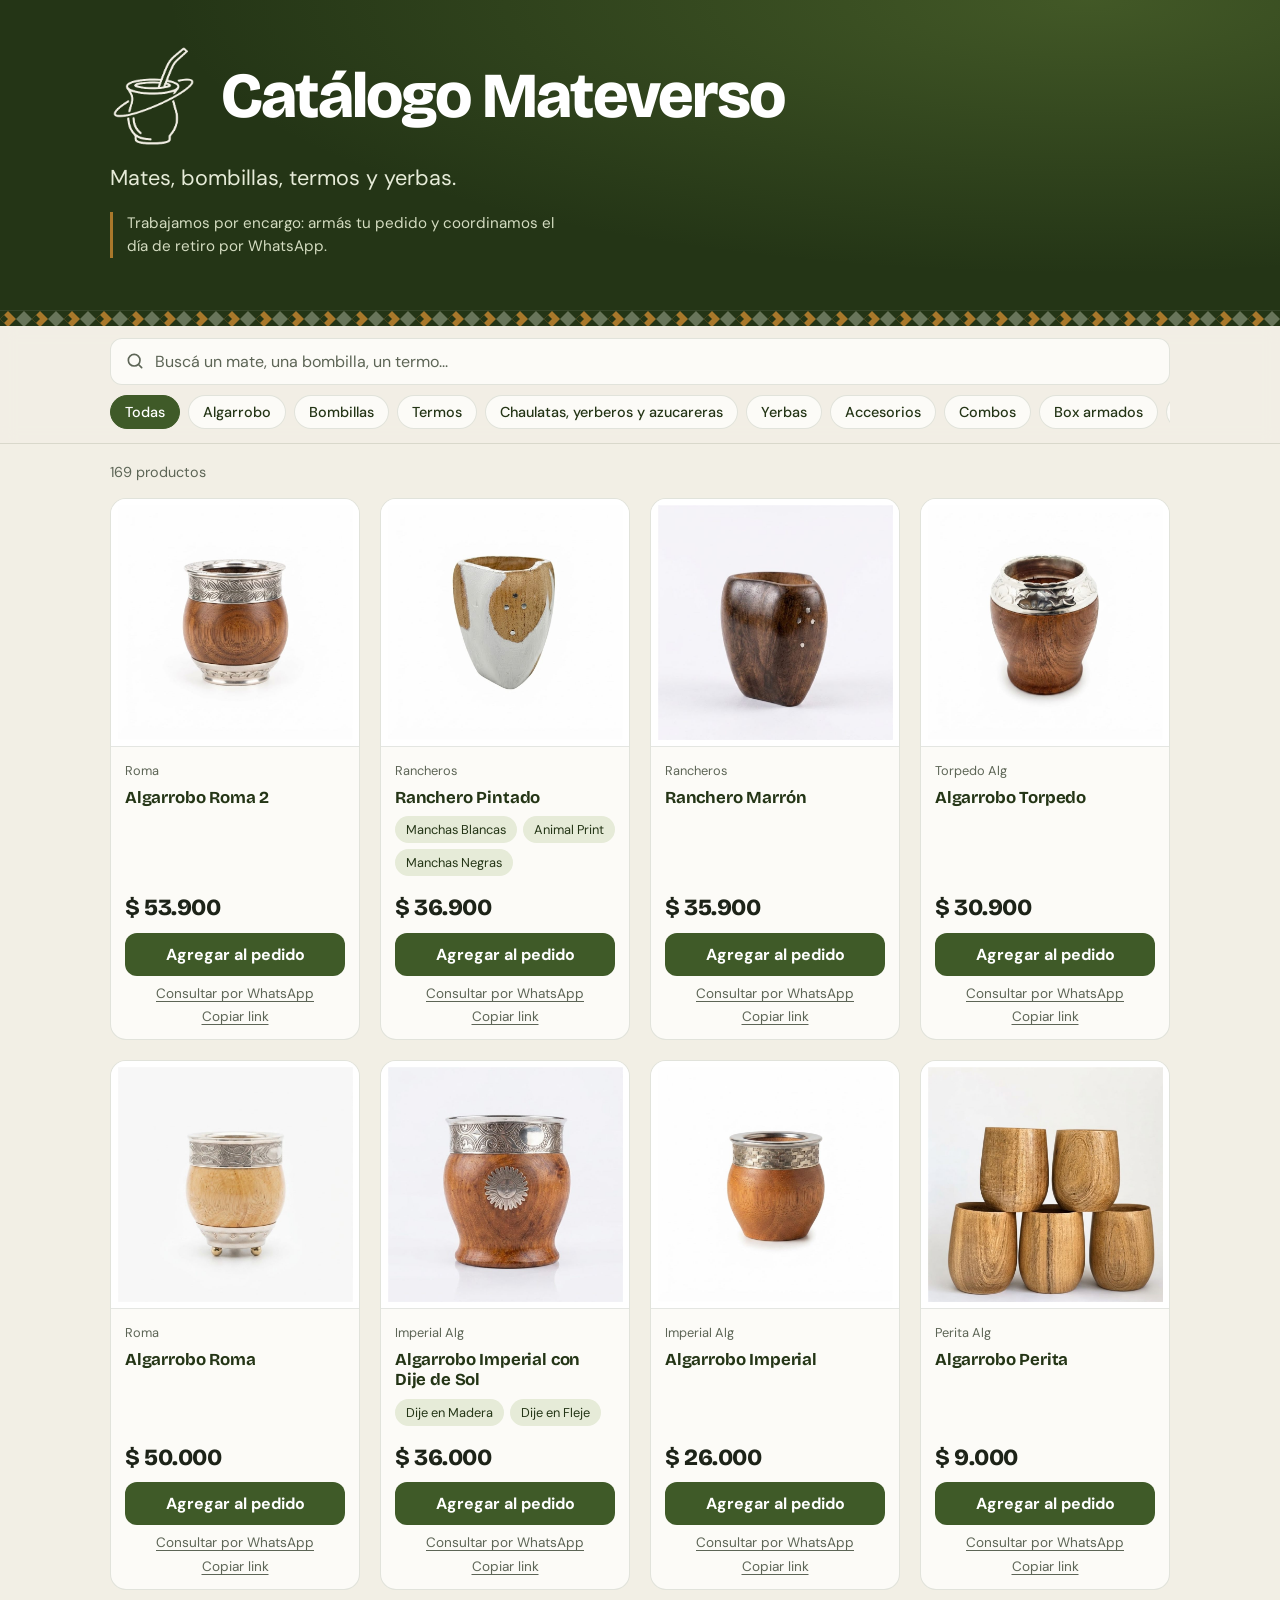
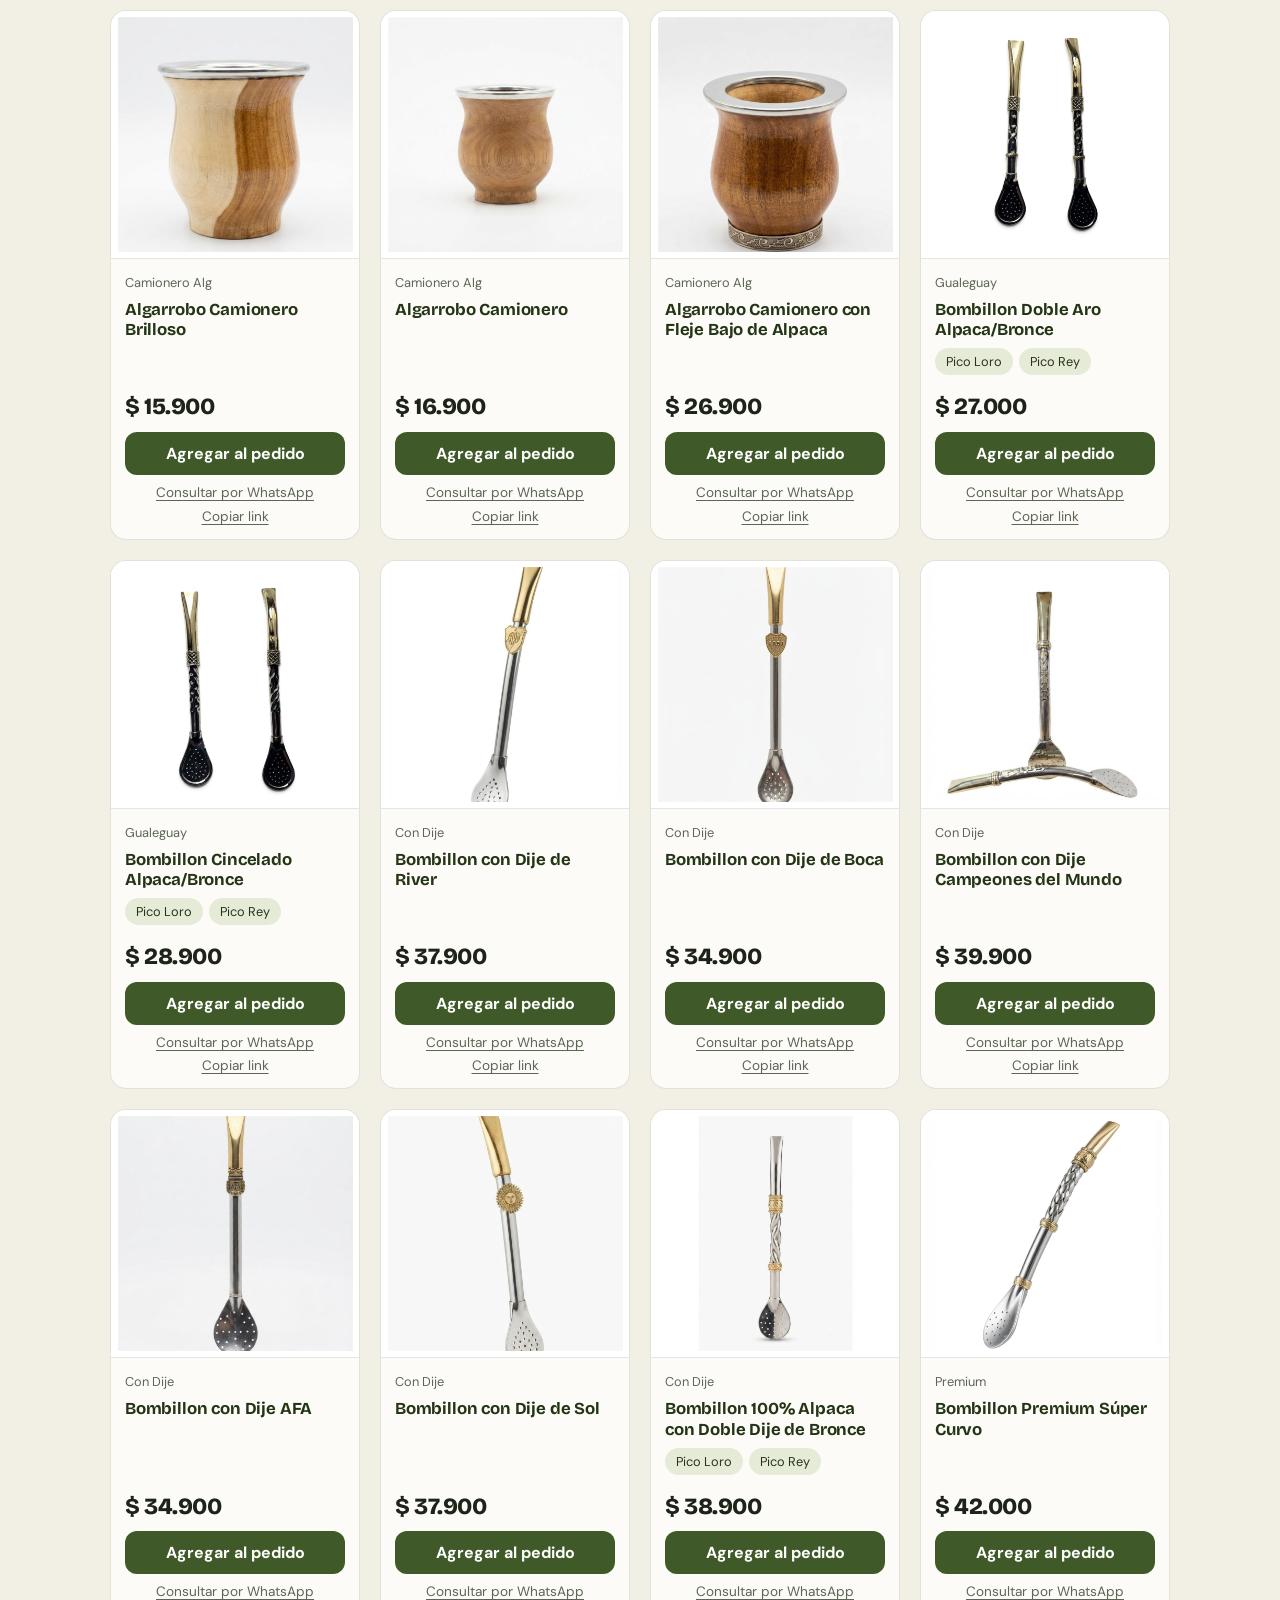
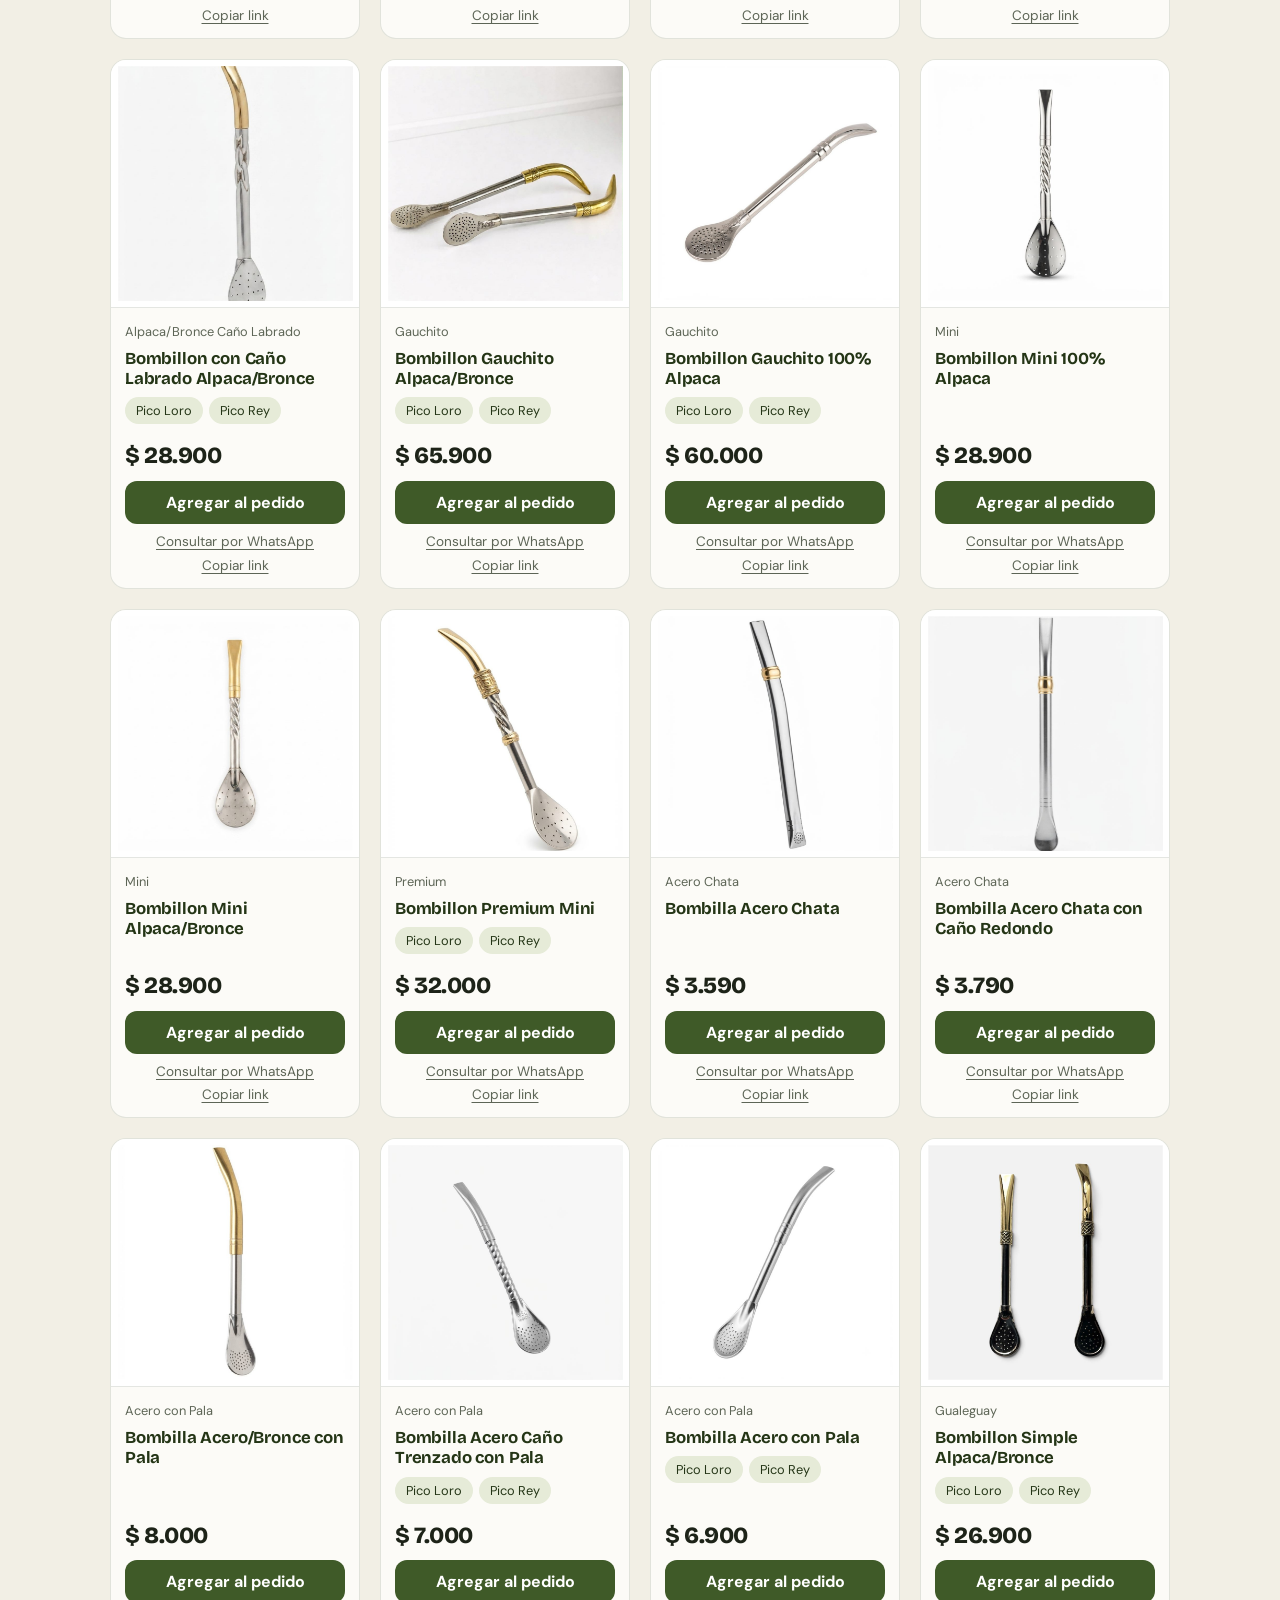
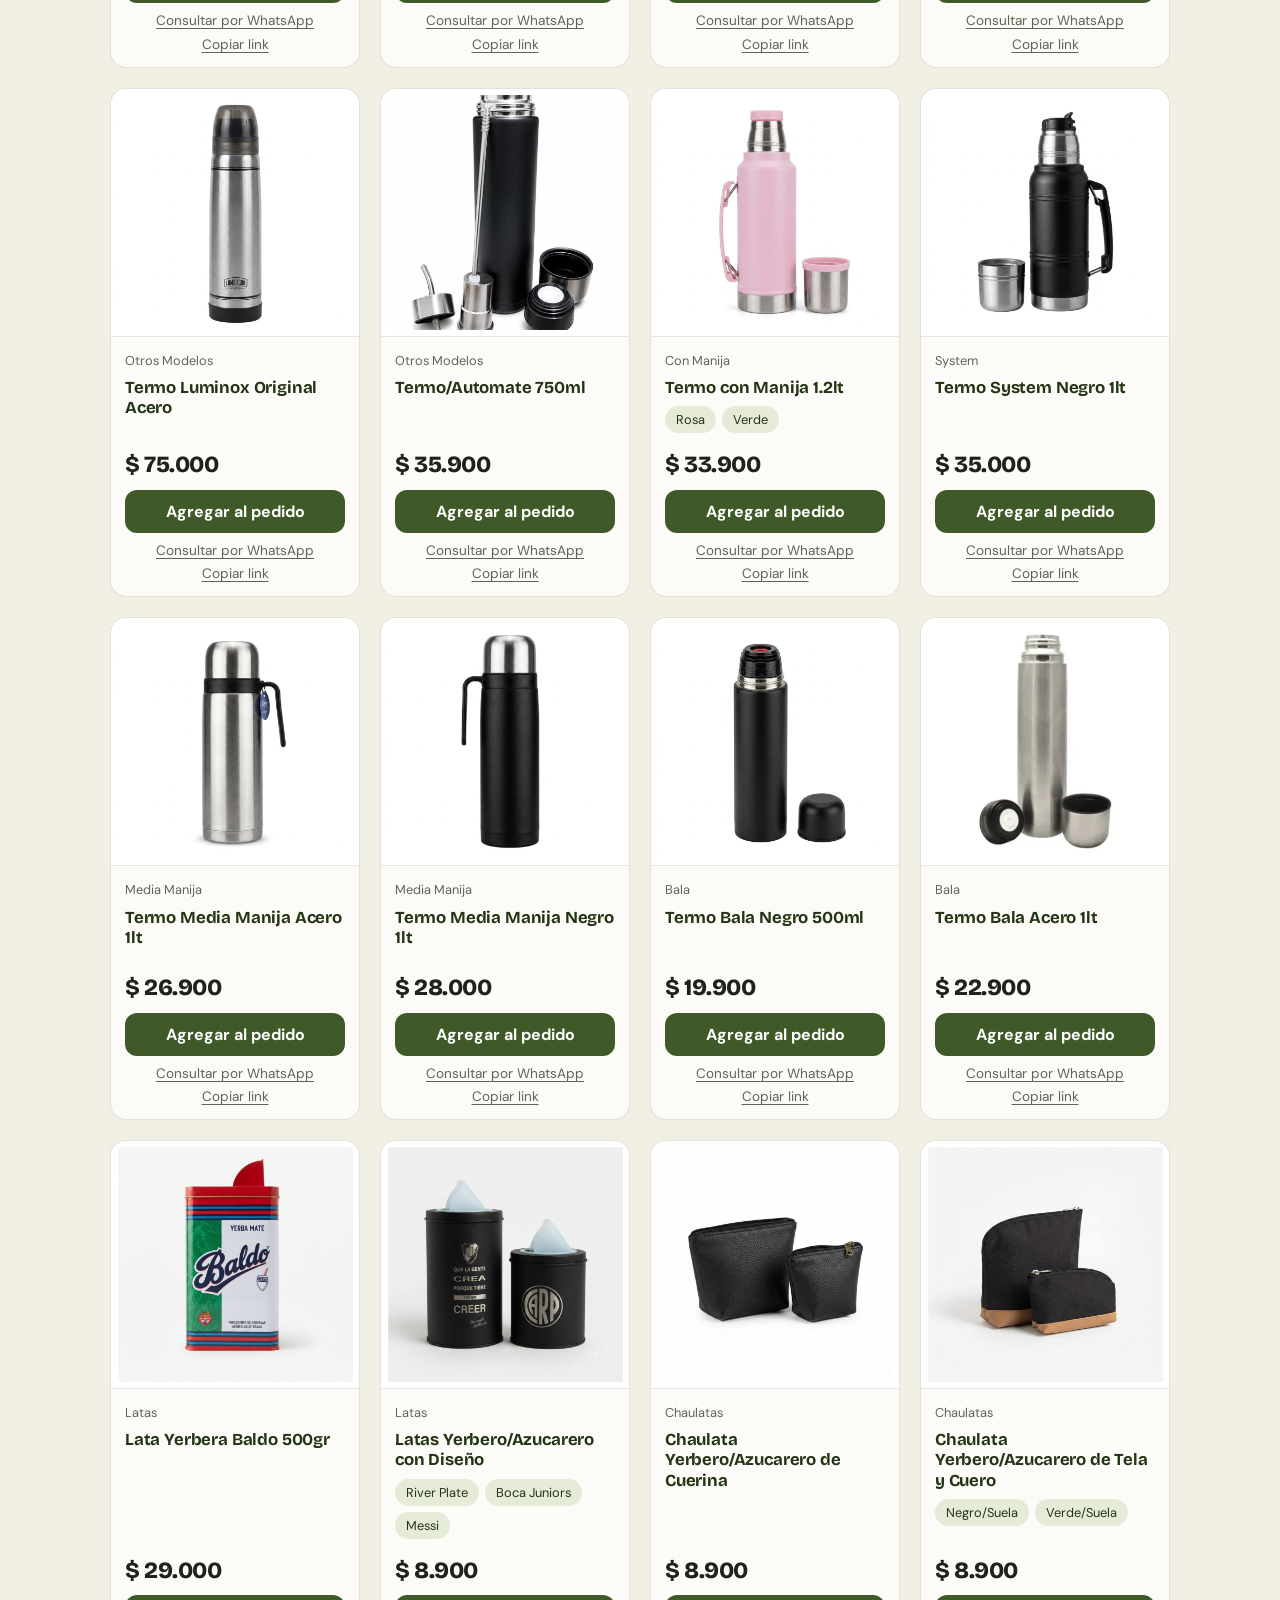
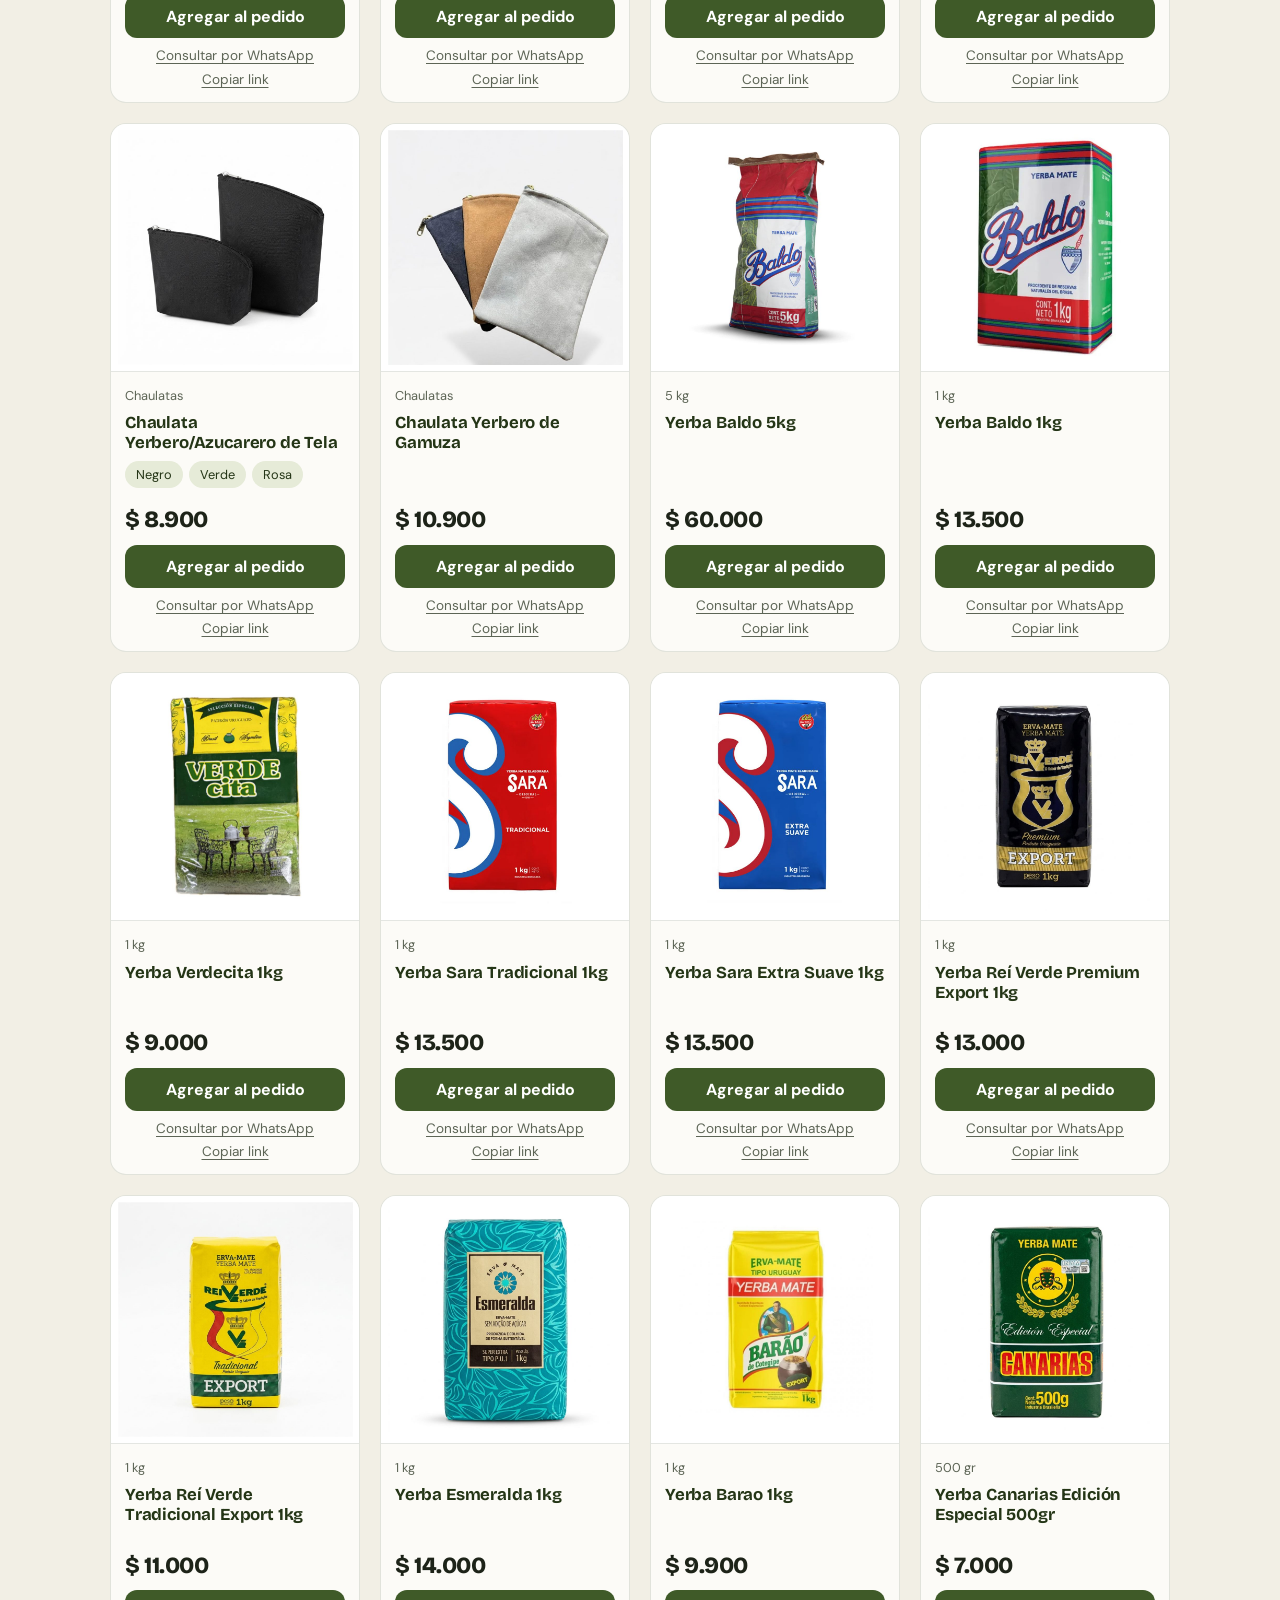
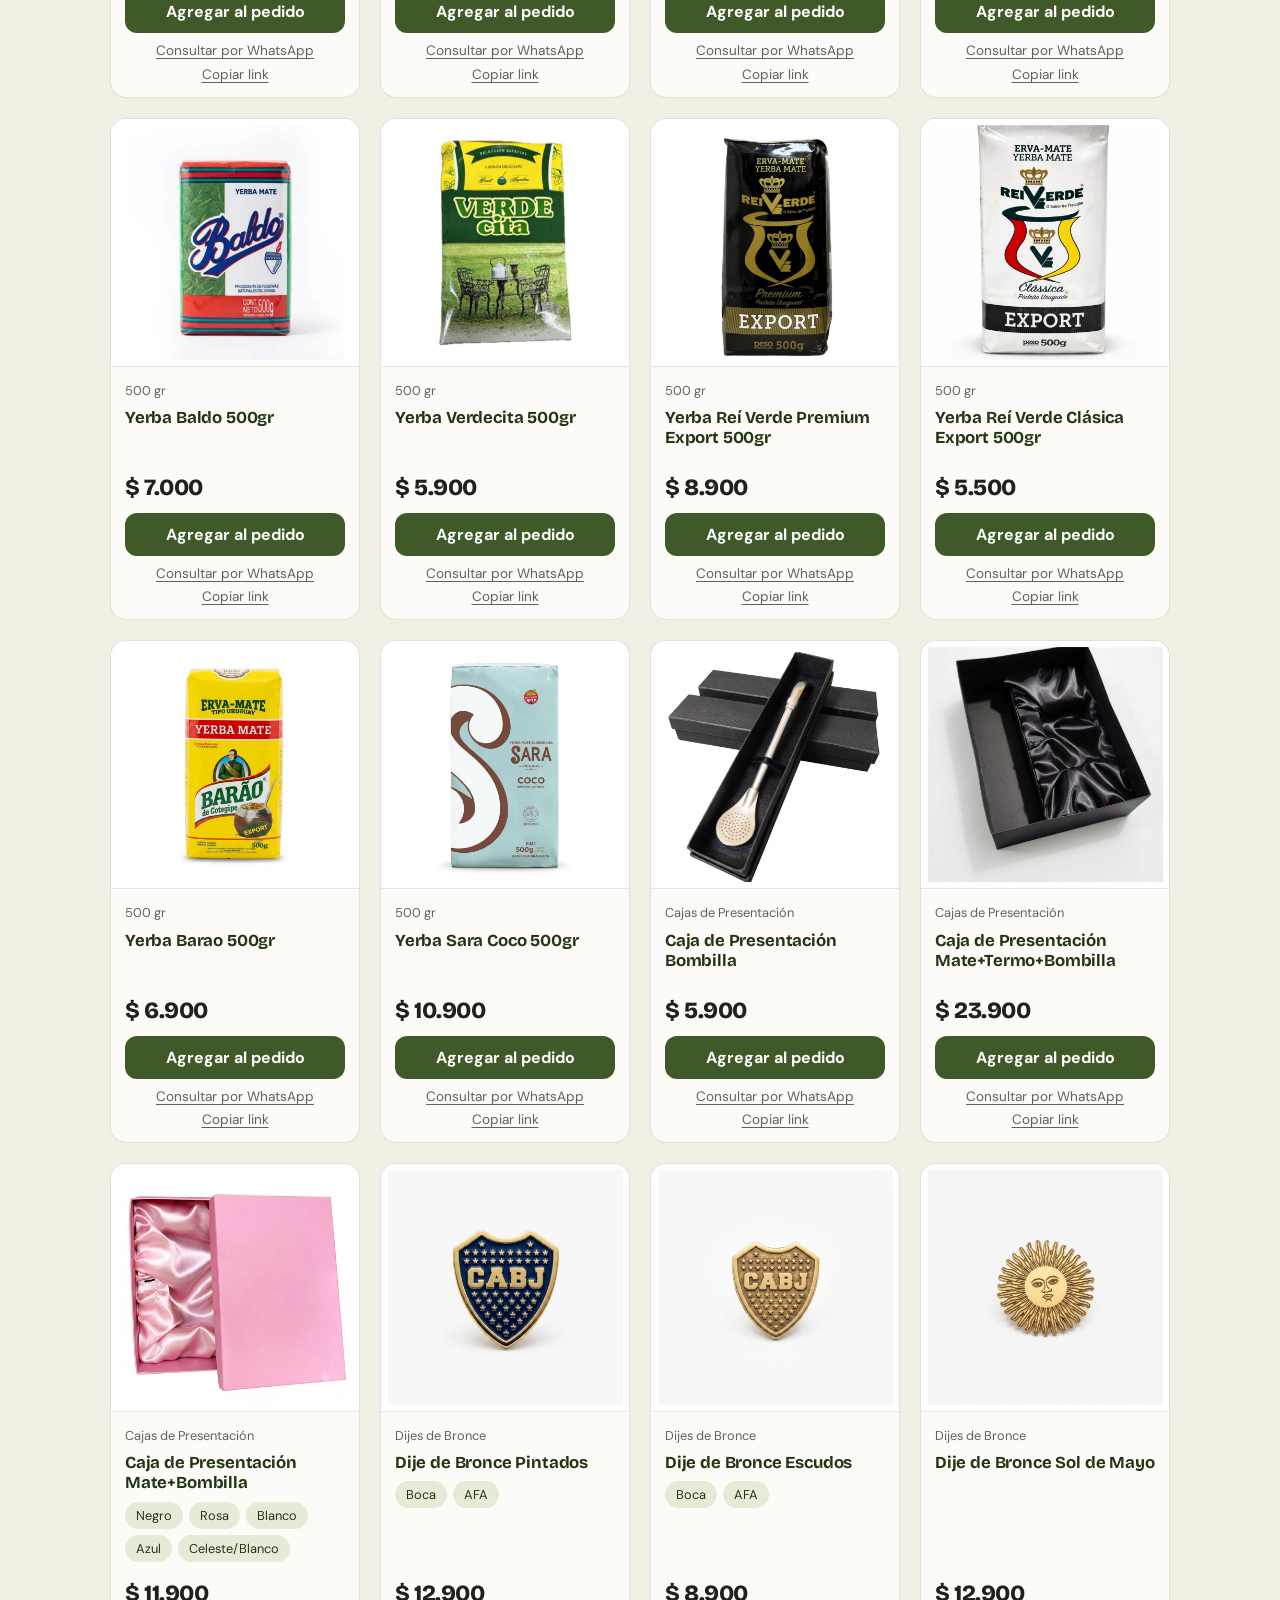
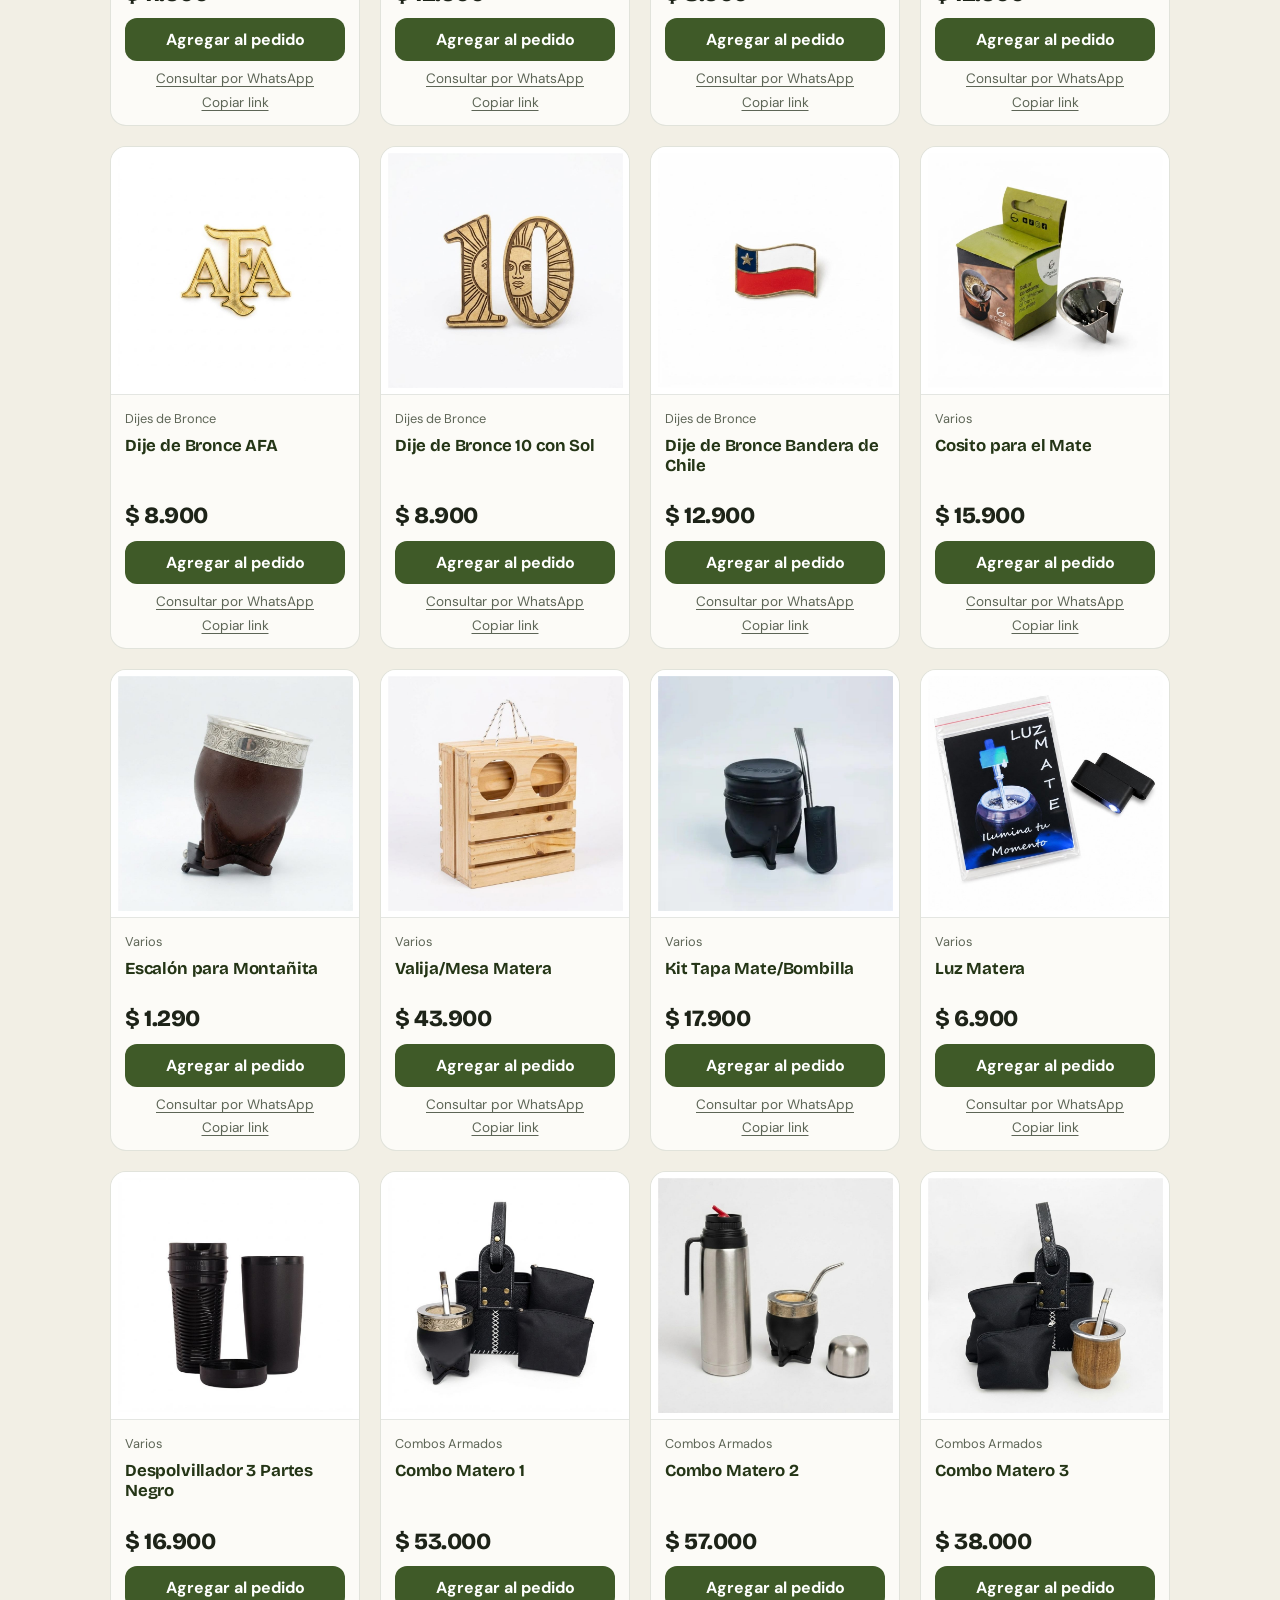
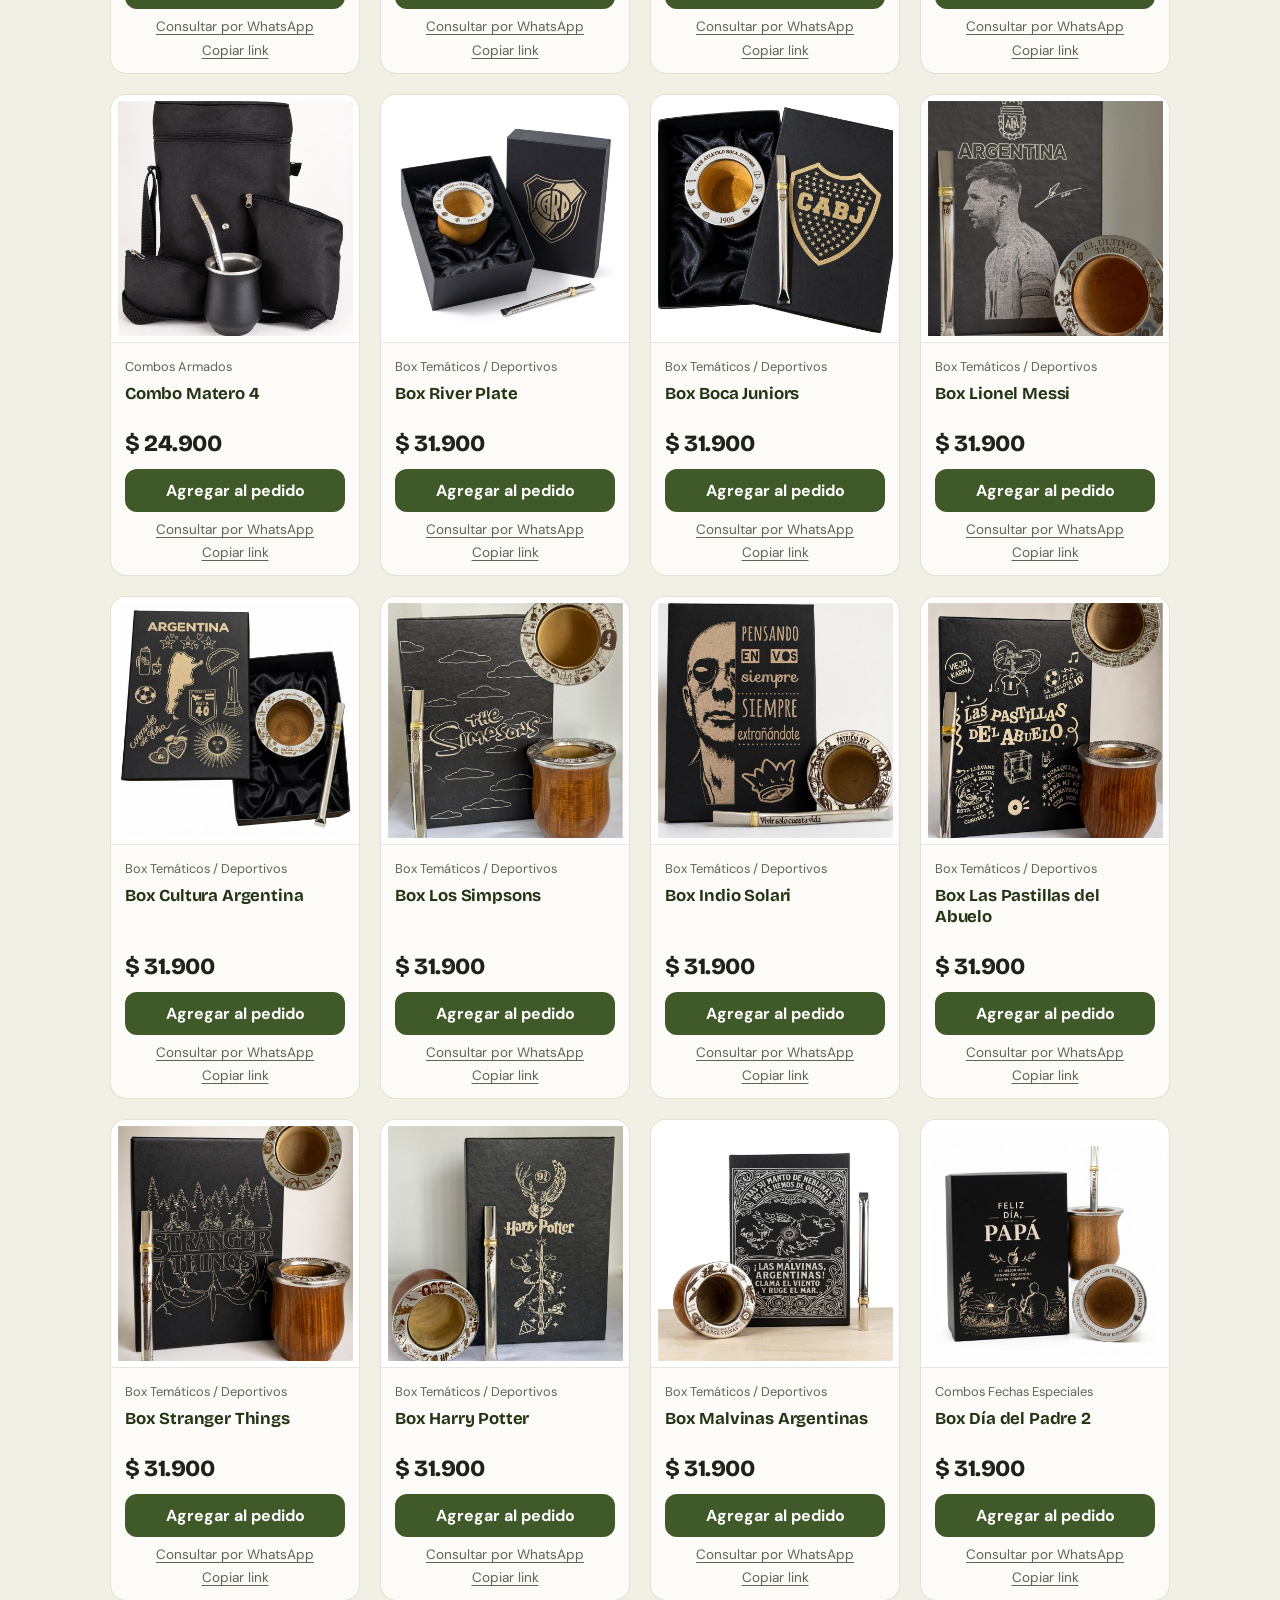
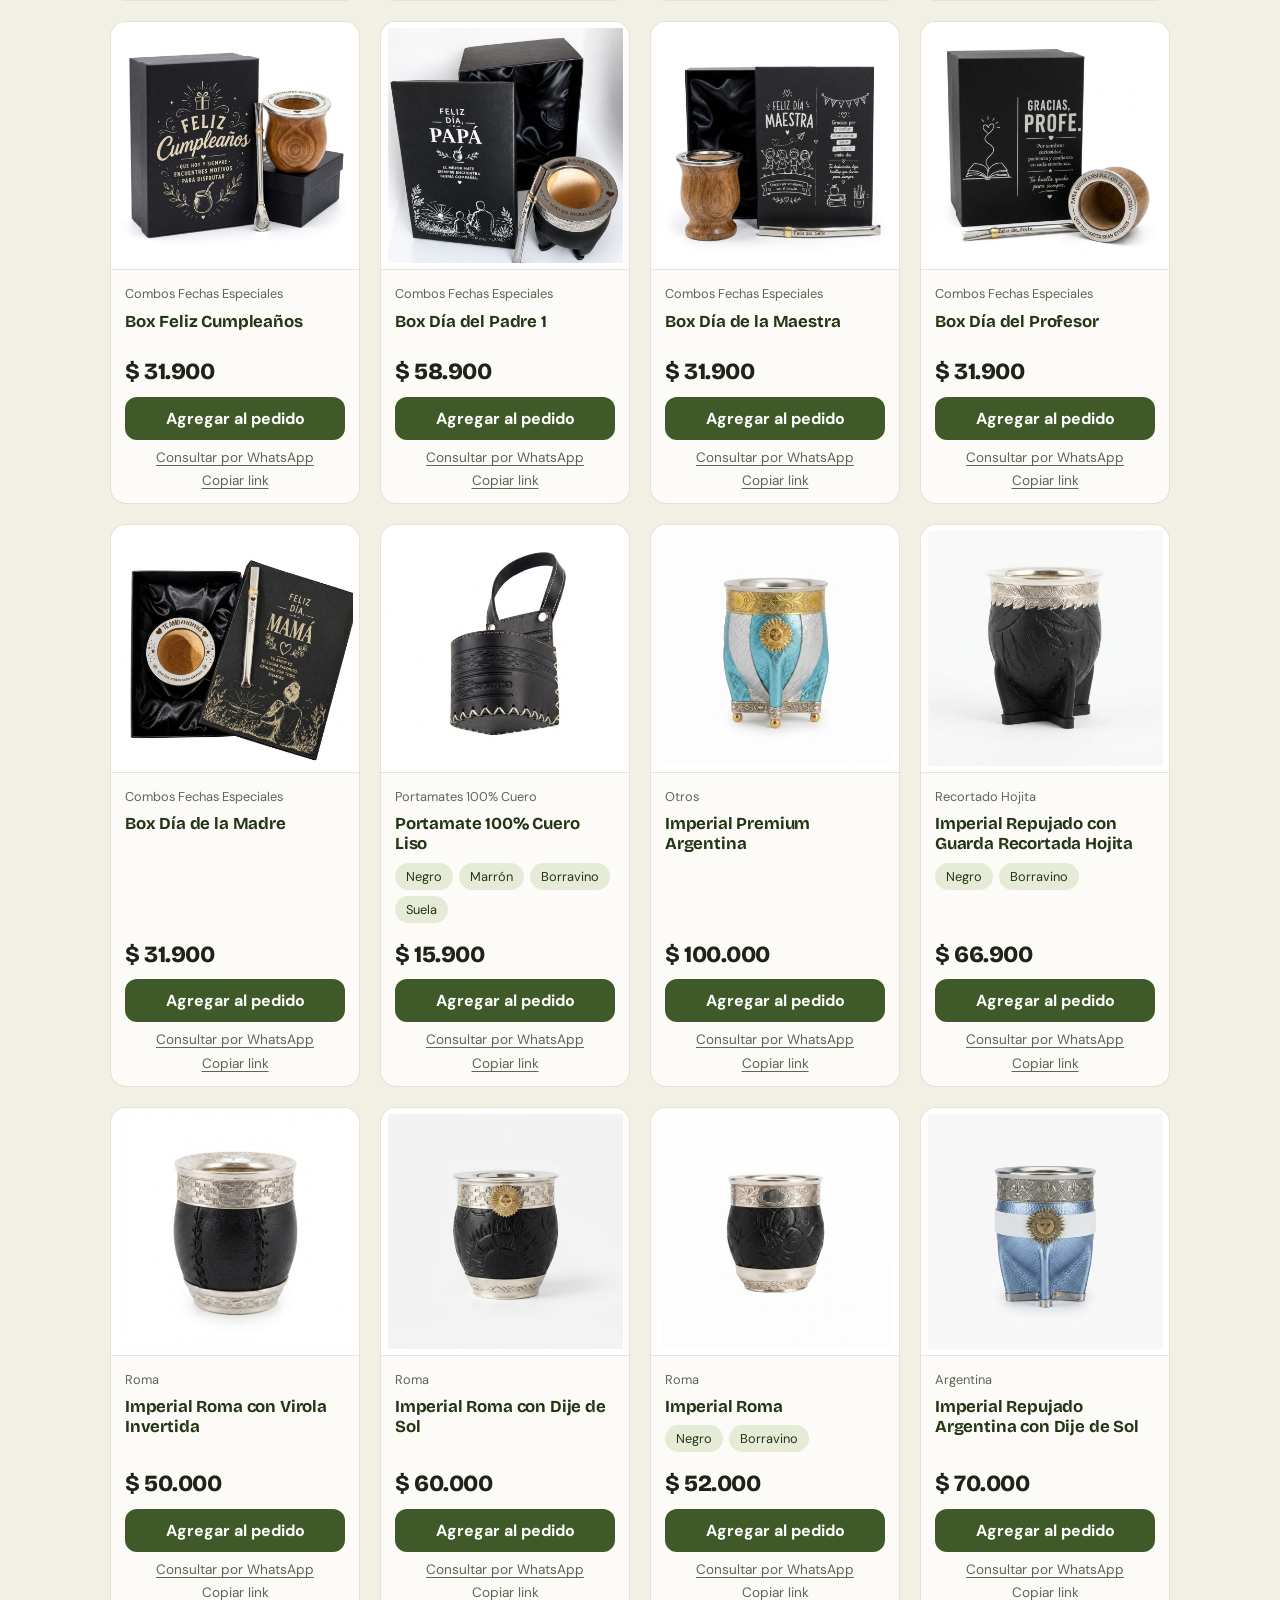
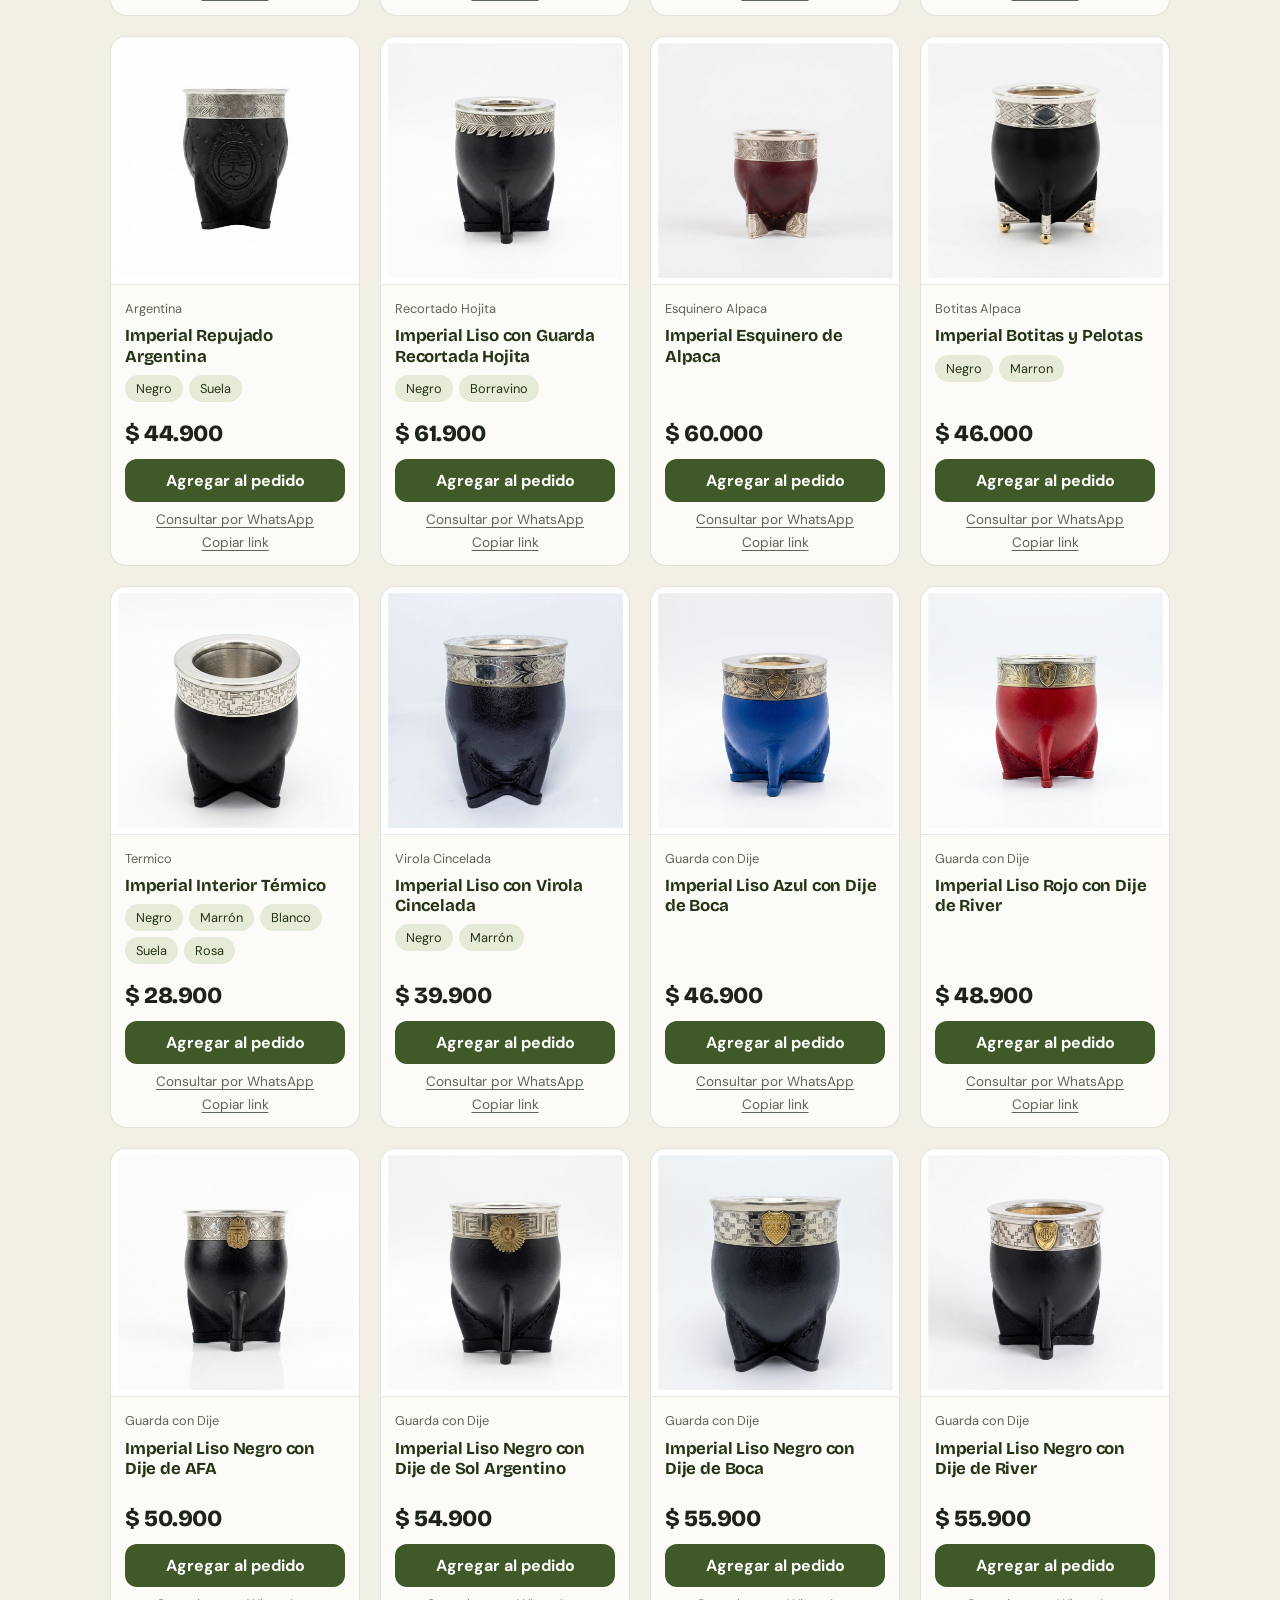
==== commit 267b426e: "Agrego link directo a cada producto" ====
--- a/index.html
+++ b/index.html
@@ -11,7 +11,7 @@
   <link rel="preconnect" href="https://fonts.googleapis.com">
   <link rel="preconnect" href="https://fonts.gstatic.com" crossorigin>
   <link rel="stylesheet" href="https://fonts.googleapis.com/css2?family=Bricolage+Grotesque:opsz,wght@12..96,600..800&family=DM+Sans:wght@400;500;700&display=swap">
-  <link rel="stylesheet" href="style.css">
+  <link rel="stylesheet" href="style.css?v=4">
 </head>
 <body>
   <header class="portada">
@@ -37,6 +37,11 @@
   </section>
 
   <main class="contenedor">
+    <div id="producto-unico" class="producto-unico" hidden>
+      <span id="producto-unico-texto"></span>
+      <button type="button" id="ver-todo" class="ver-todo">Ver todo el catálogo</button>
+    </div>
+
     <p id="contador" class="contador" aria-live="polite"></p>
 
     <section id="catalogo" class="grilla" aria-label="Productos" aria-busy="true">
@@ -80,6 +85,6 @@
     <div id="galeria-fotos" class="galeria-fotos"></div>
   </dialog>
 
-  <script src="app.js"></script>
+  <script src="app.js?v=4"></script>
 </body>
 </html>
--- a/style.css
+++ b/style.css
@@ -363,6 +363,61 @@
   width: 100%;
 }
 
+.acciones-secundarias {
+  display: flex;
+  flex-wrap: wrap;
+  justify-content: center;
+  align-items: center;
+  gap: 4px 14px;
+}
+
+.boton-copiar {
+  padding: 0;
+  font-size: 0.85rem;
+  color: var(--gris);
+  background: none;
+  border: none;
+  text-decoration: underline;
+  text-underline-offset: 3px;
+  cursor: pointer;
+}
+
+.boton-copiar:hover {
+  color: var(--verde-profundo);
+}
+
+.producto-unico {
+  display: flex;
+  flex-wrap: wrap;
+  justify-content: space-between;
+  align-items: center;
+  gap: 10px;
+  margin-bottom: 14px;
+  padding: 12px 16px;
+  background-color: var(--verde-claro);
+  border-radius: 12px;
+  color: var(--verde-profundo);
+}
+
+.producto-unico[hidden] {
+  display: none;
+}
+
+.ver-todo {
+  padding: 8px 14px;
+  font-size: 0.9rem;
+  font-weight: 700;
+  color: #ffffff;
+  background-color: var(--verde);
+  border: none;
+  border-radius: 10px;
+  cursor: pointer;
+}
+
+.ver-todo:hover {
+  background-color: var(--verde-profundo);
+}
+
 .enlace-consulta {
   text-align: center;
   font-size: 0.85rem;
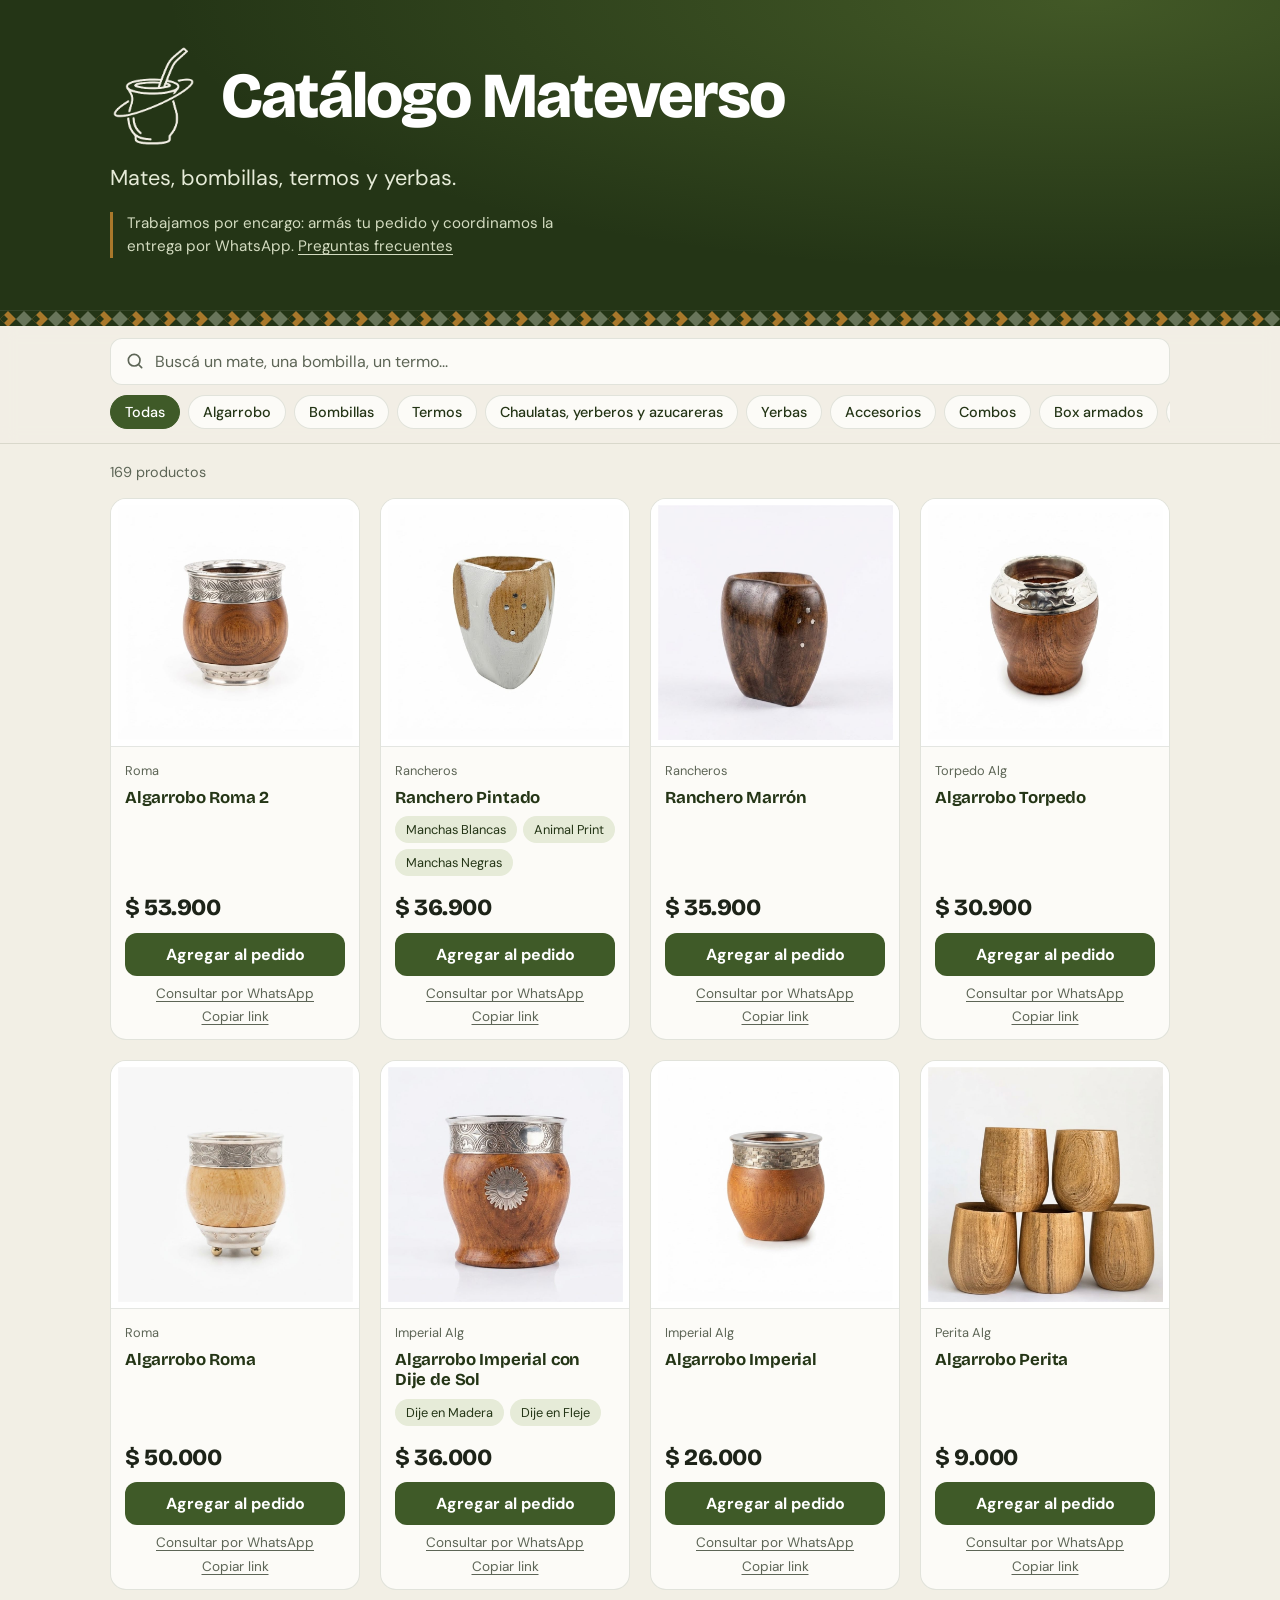
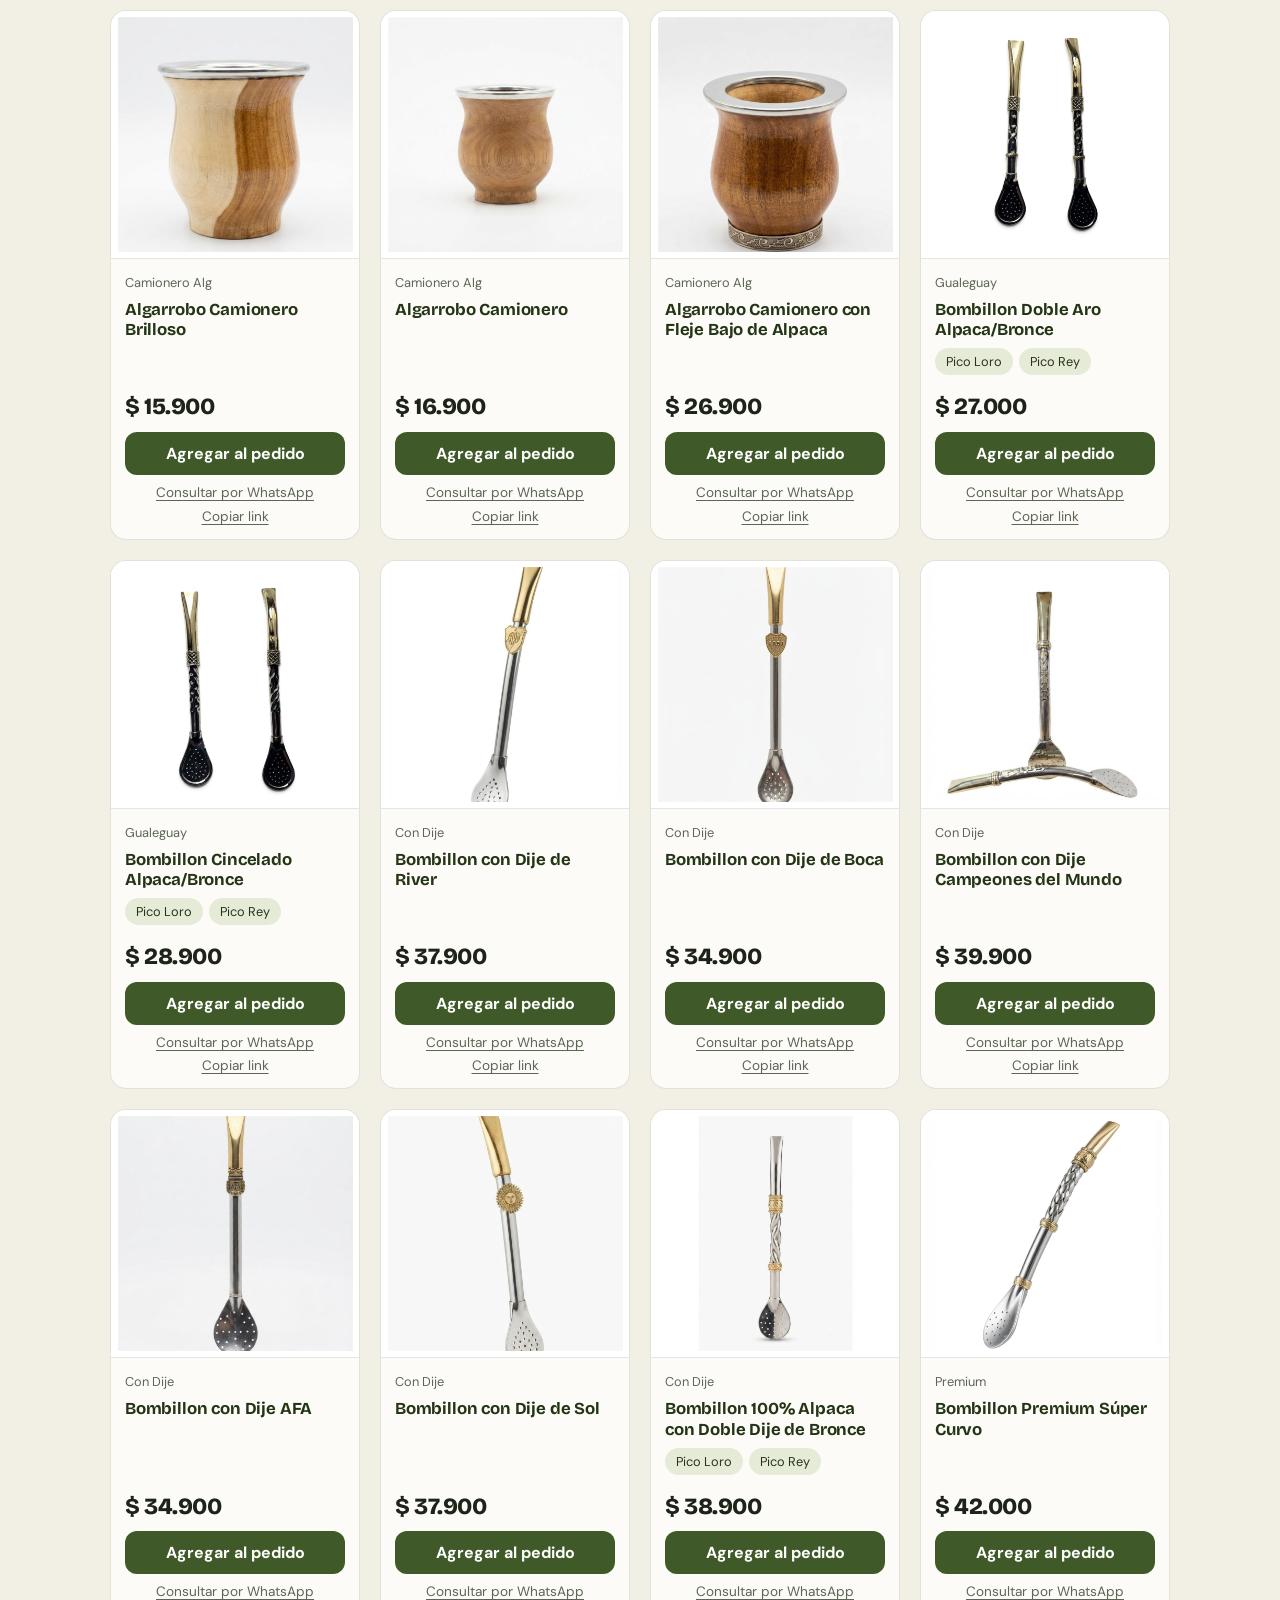
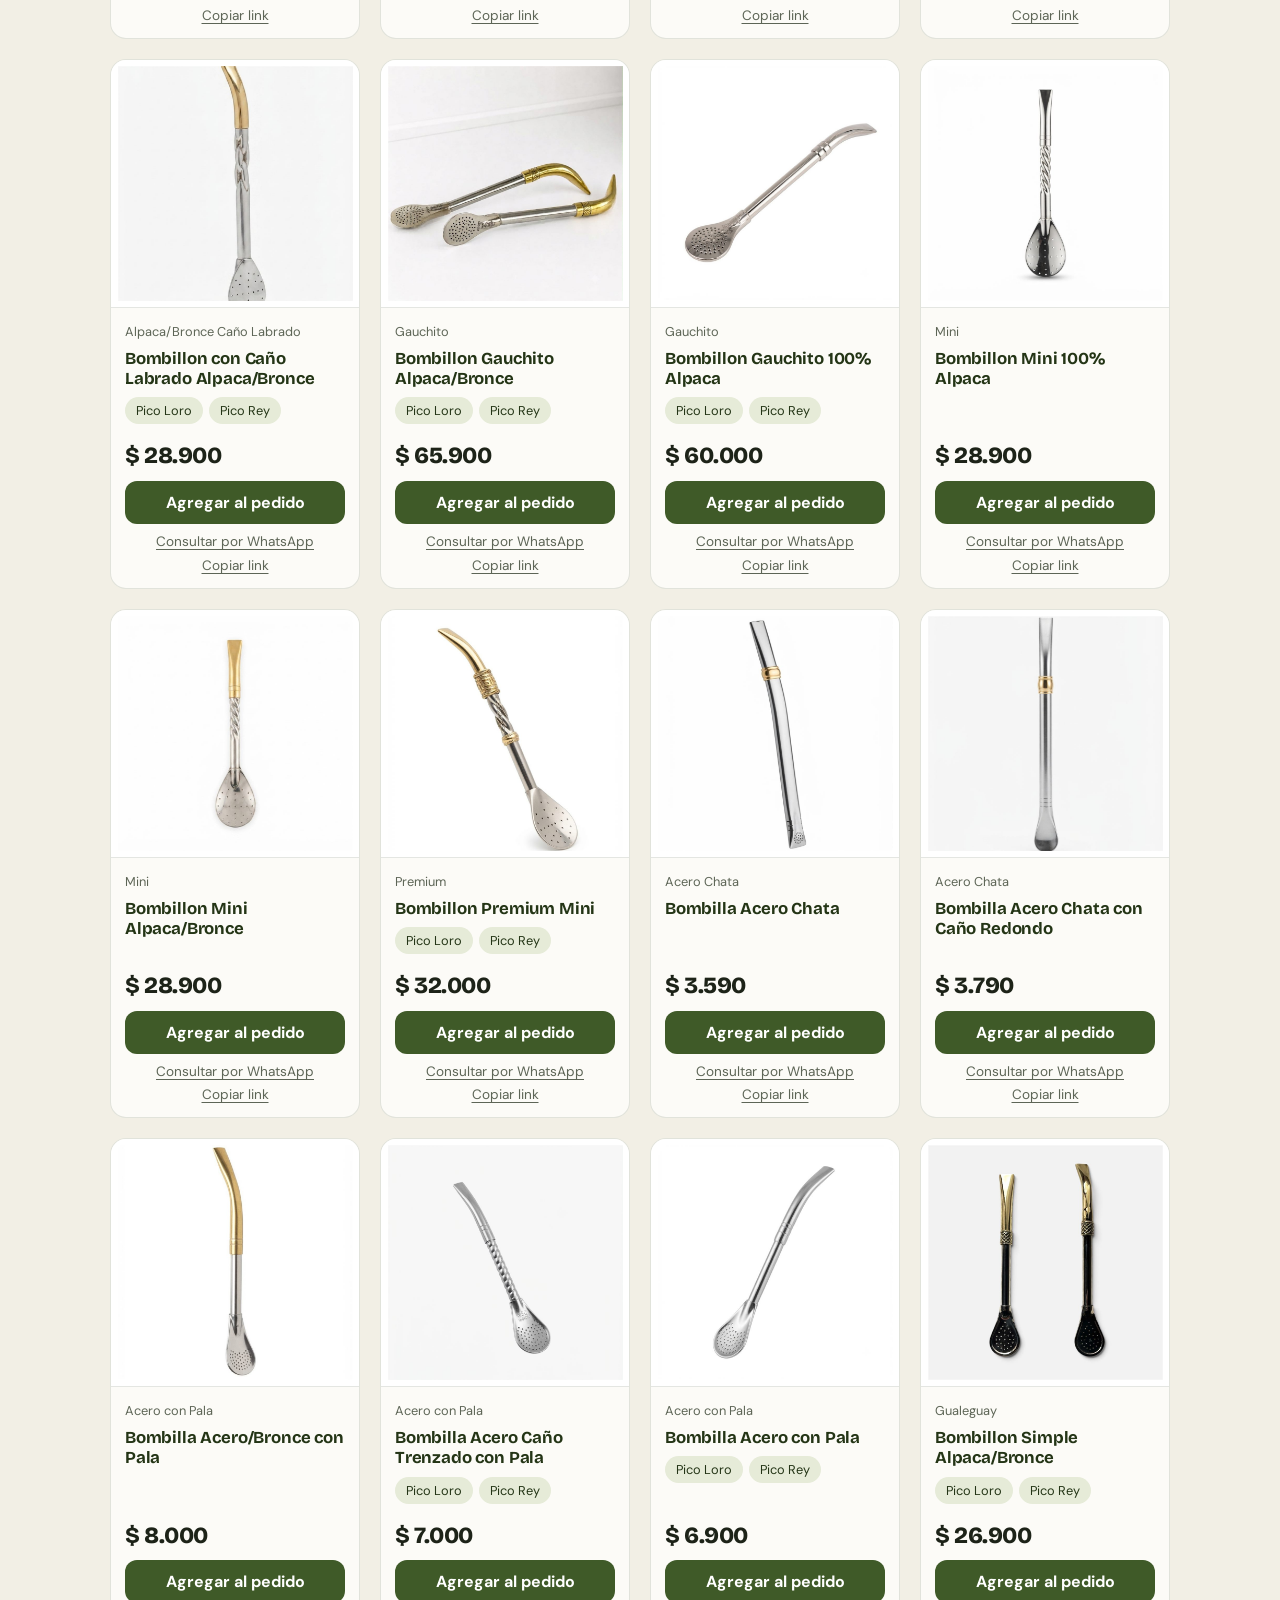
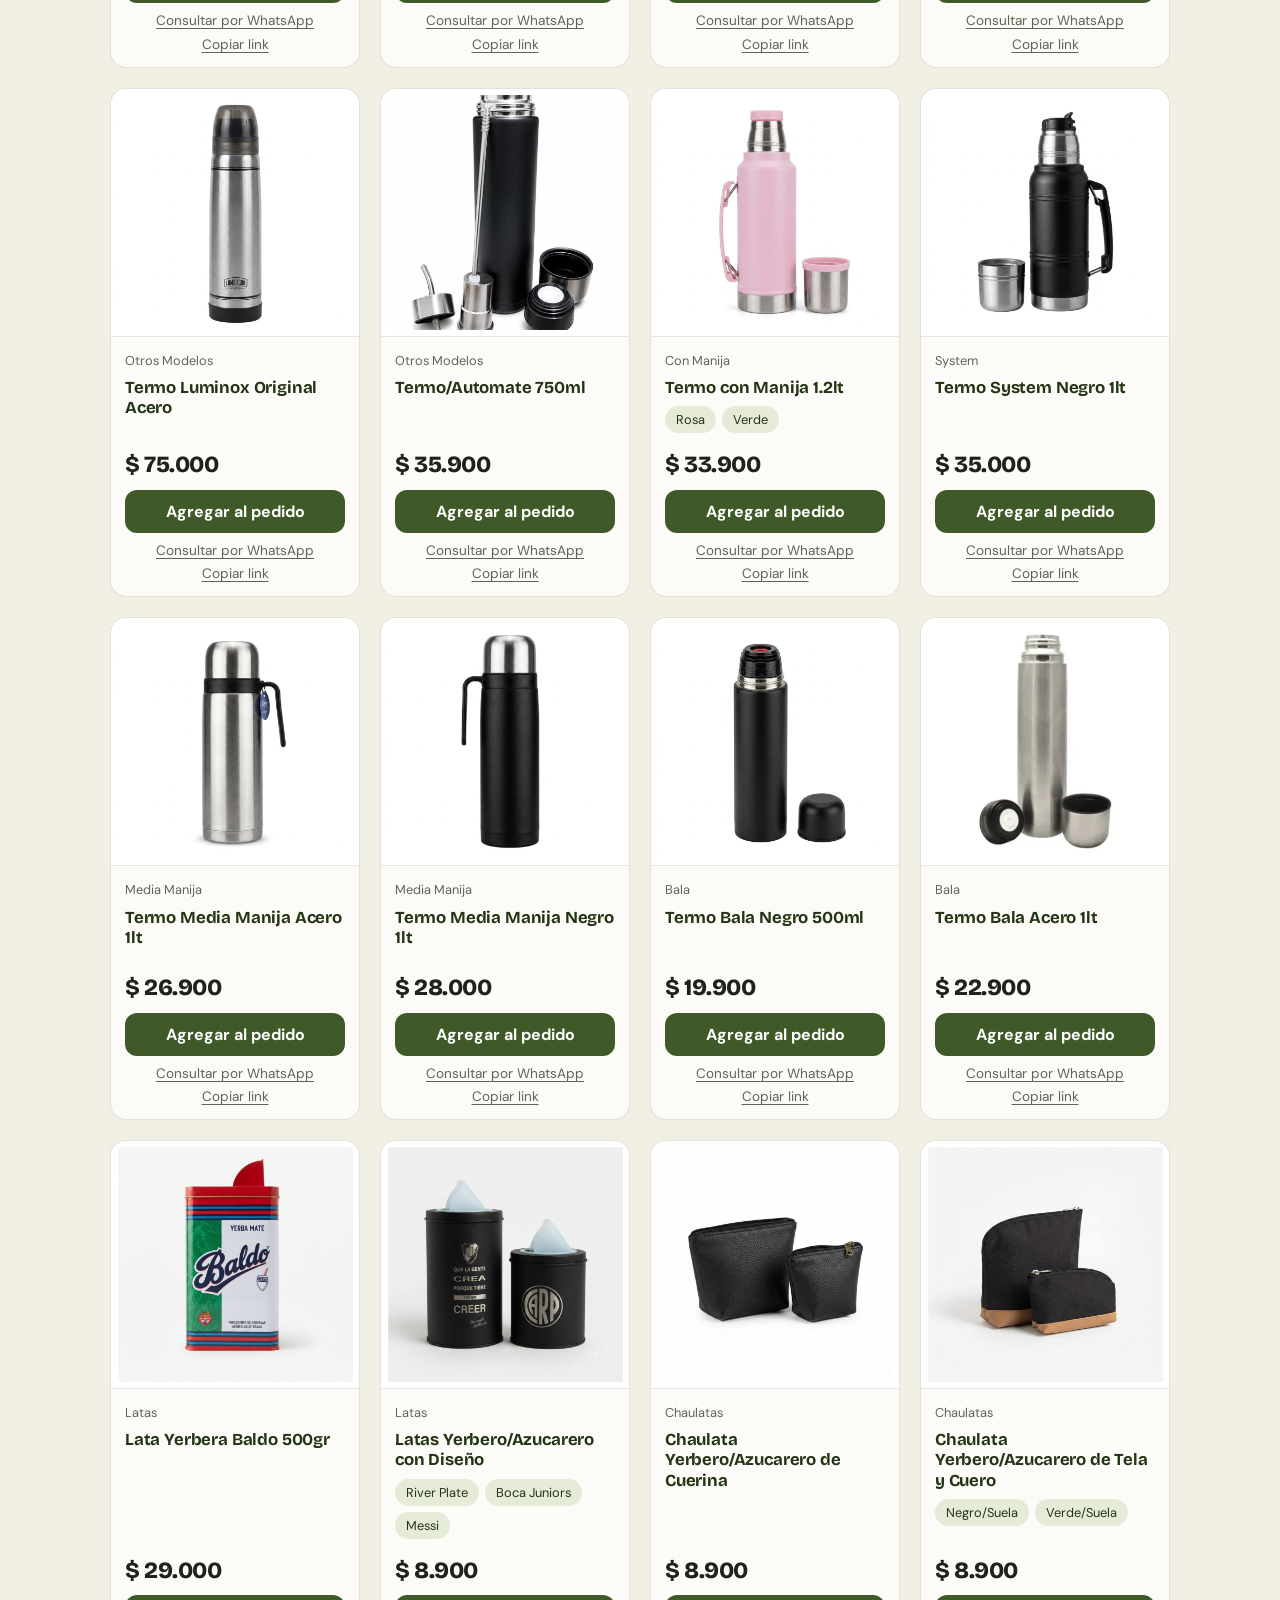
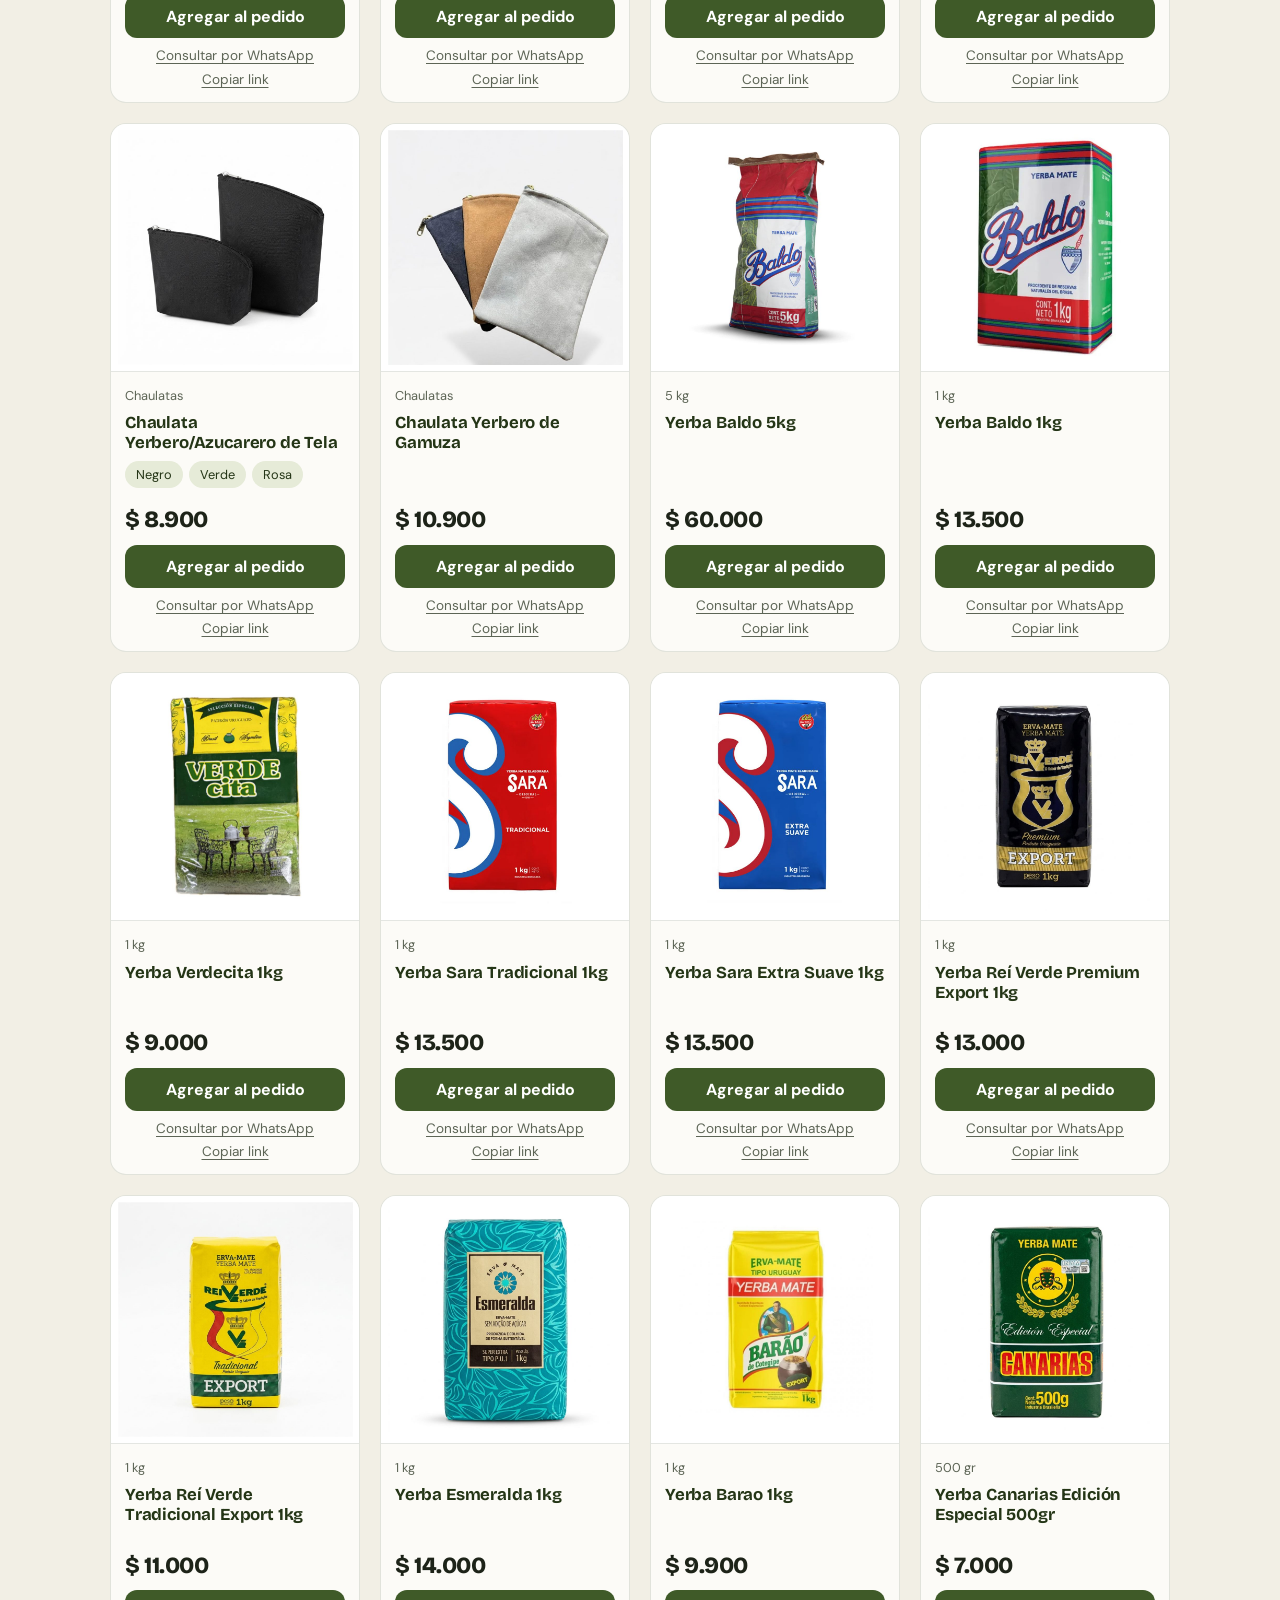
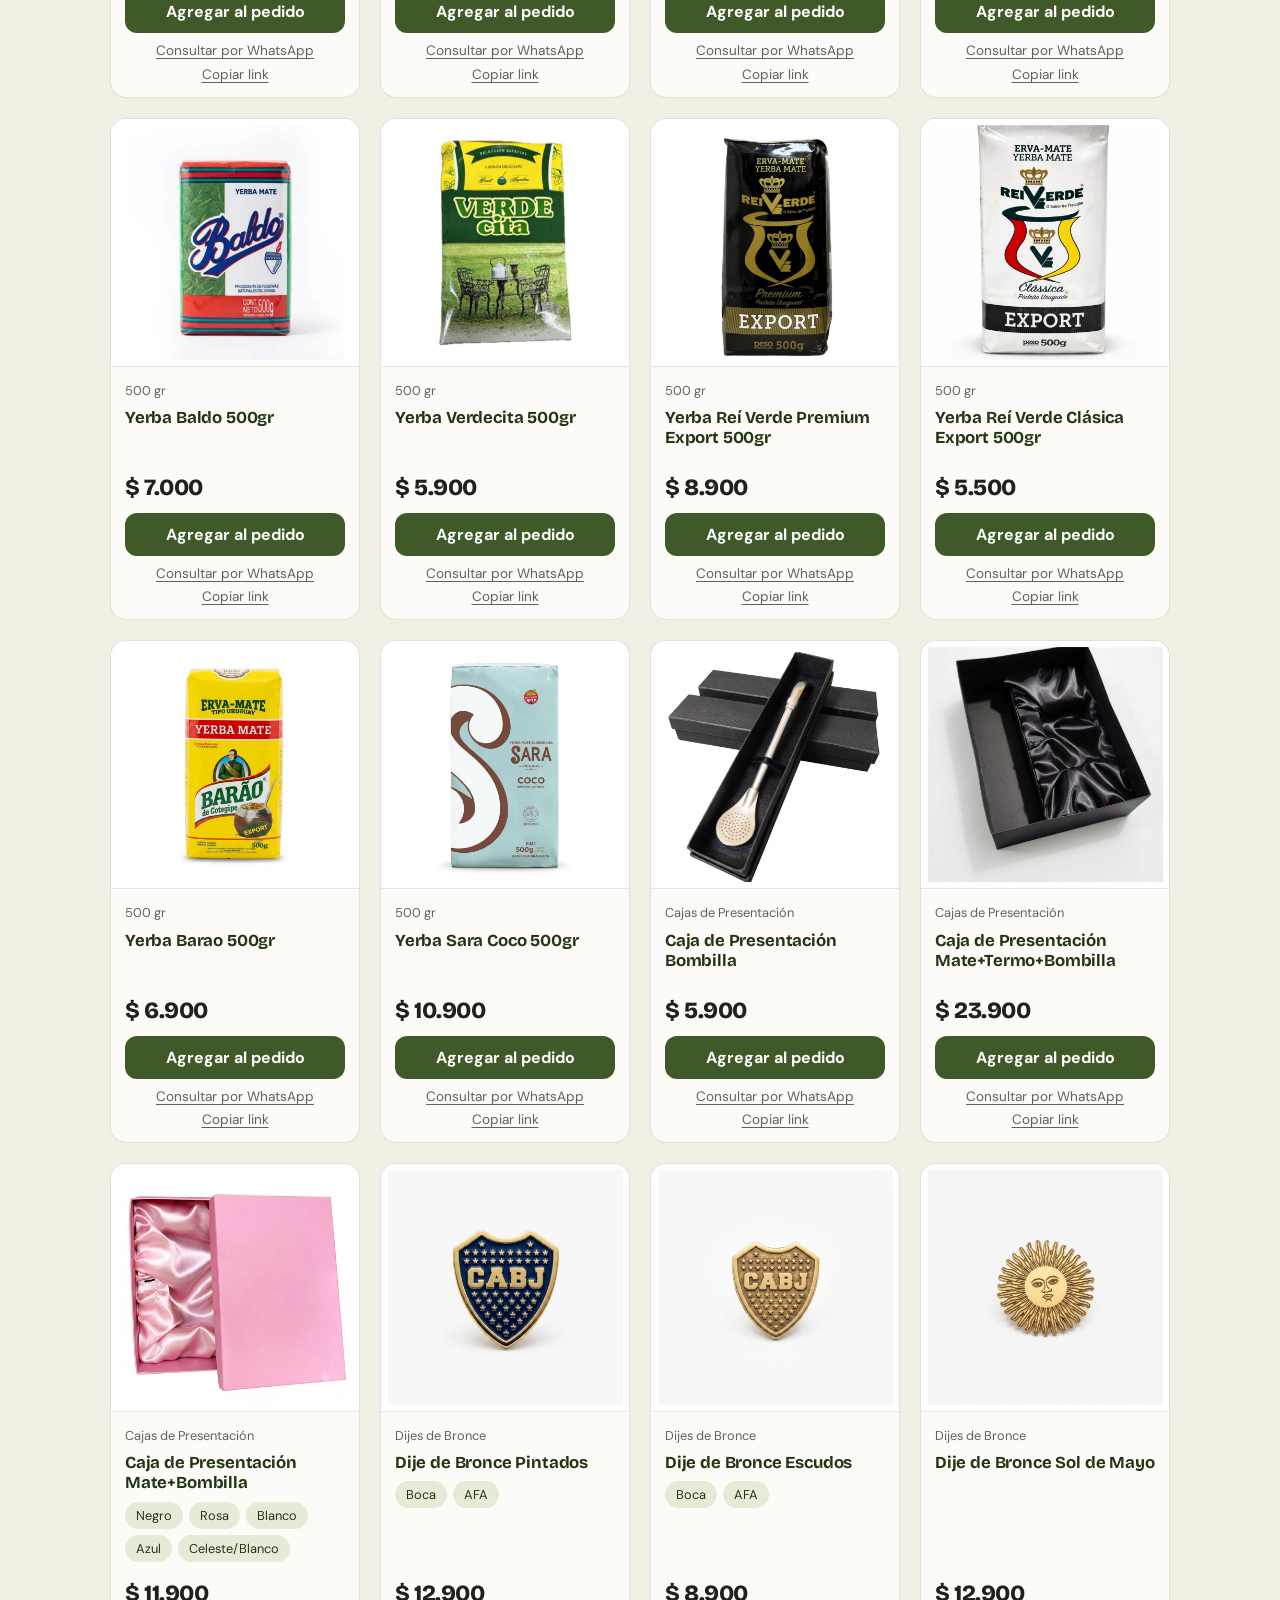
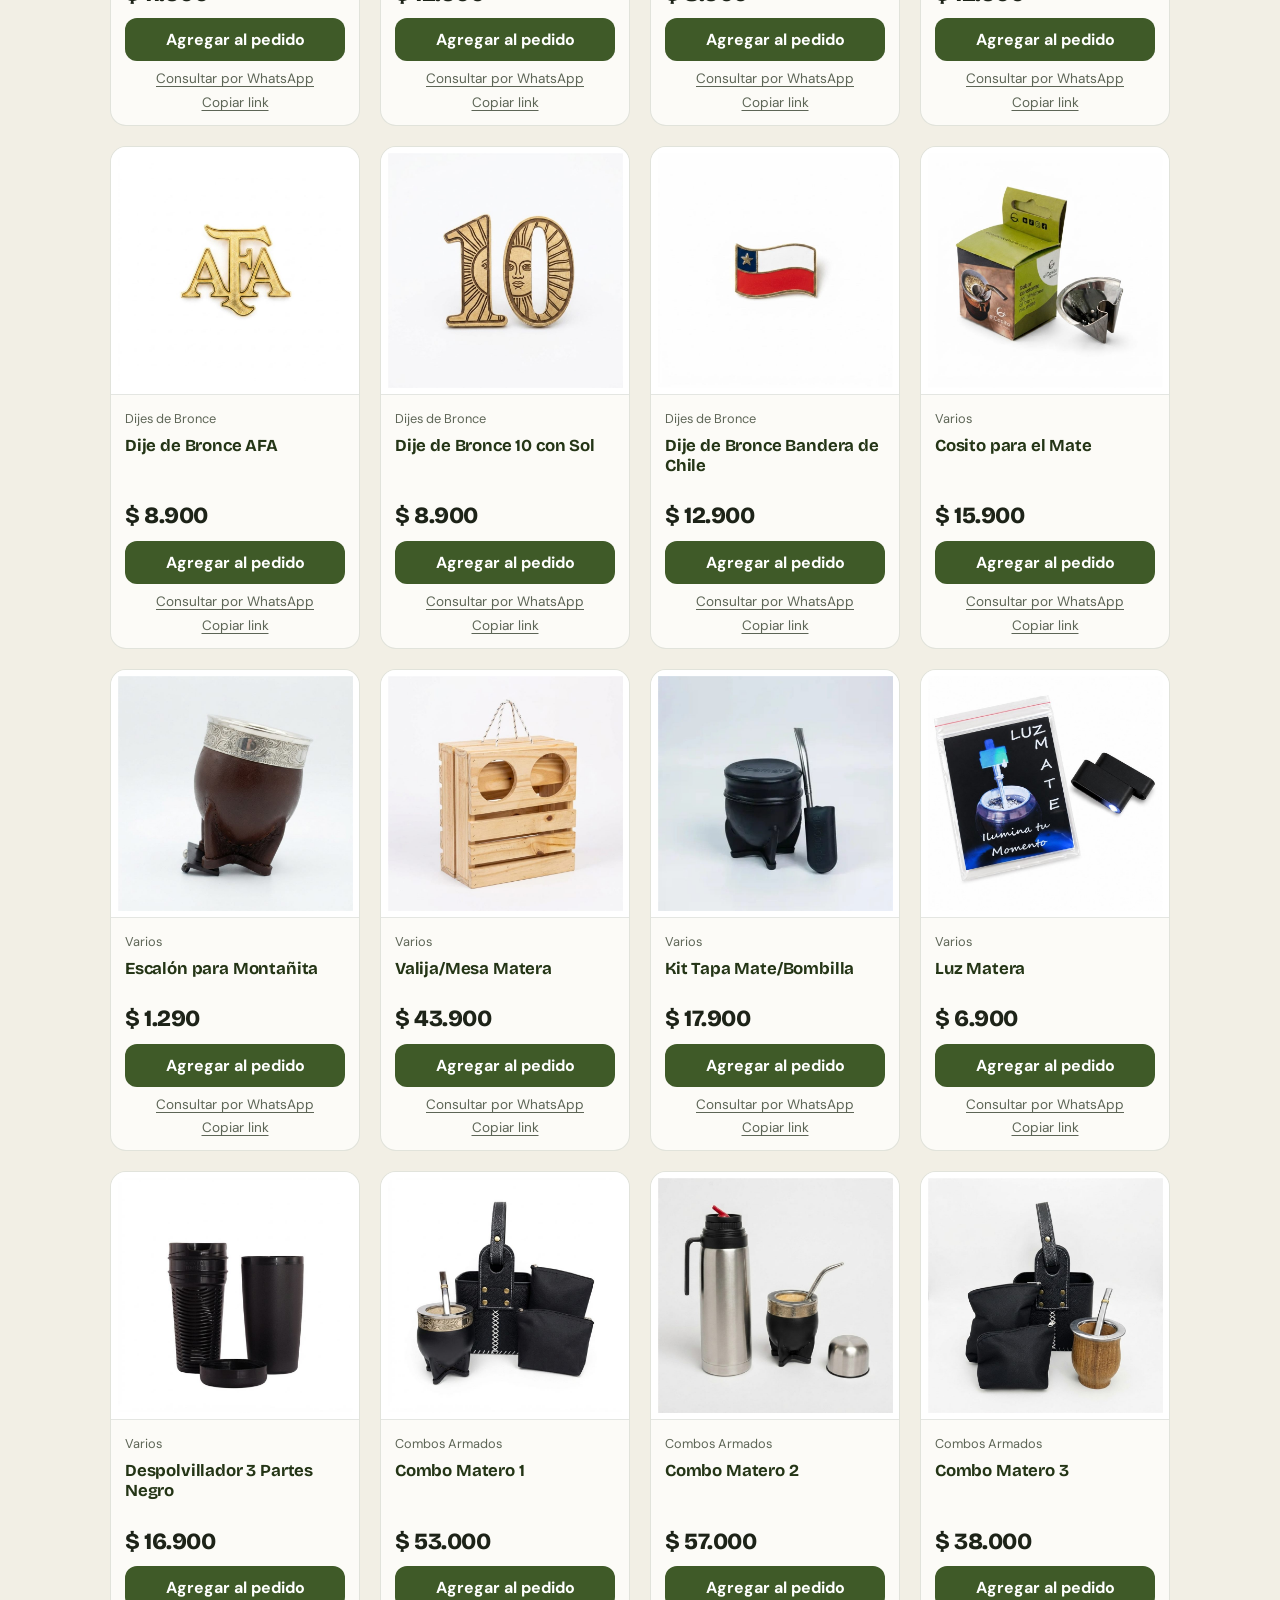
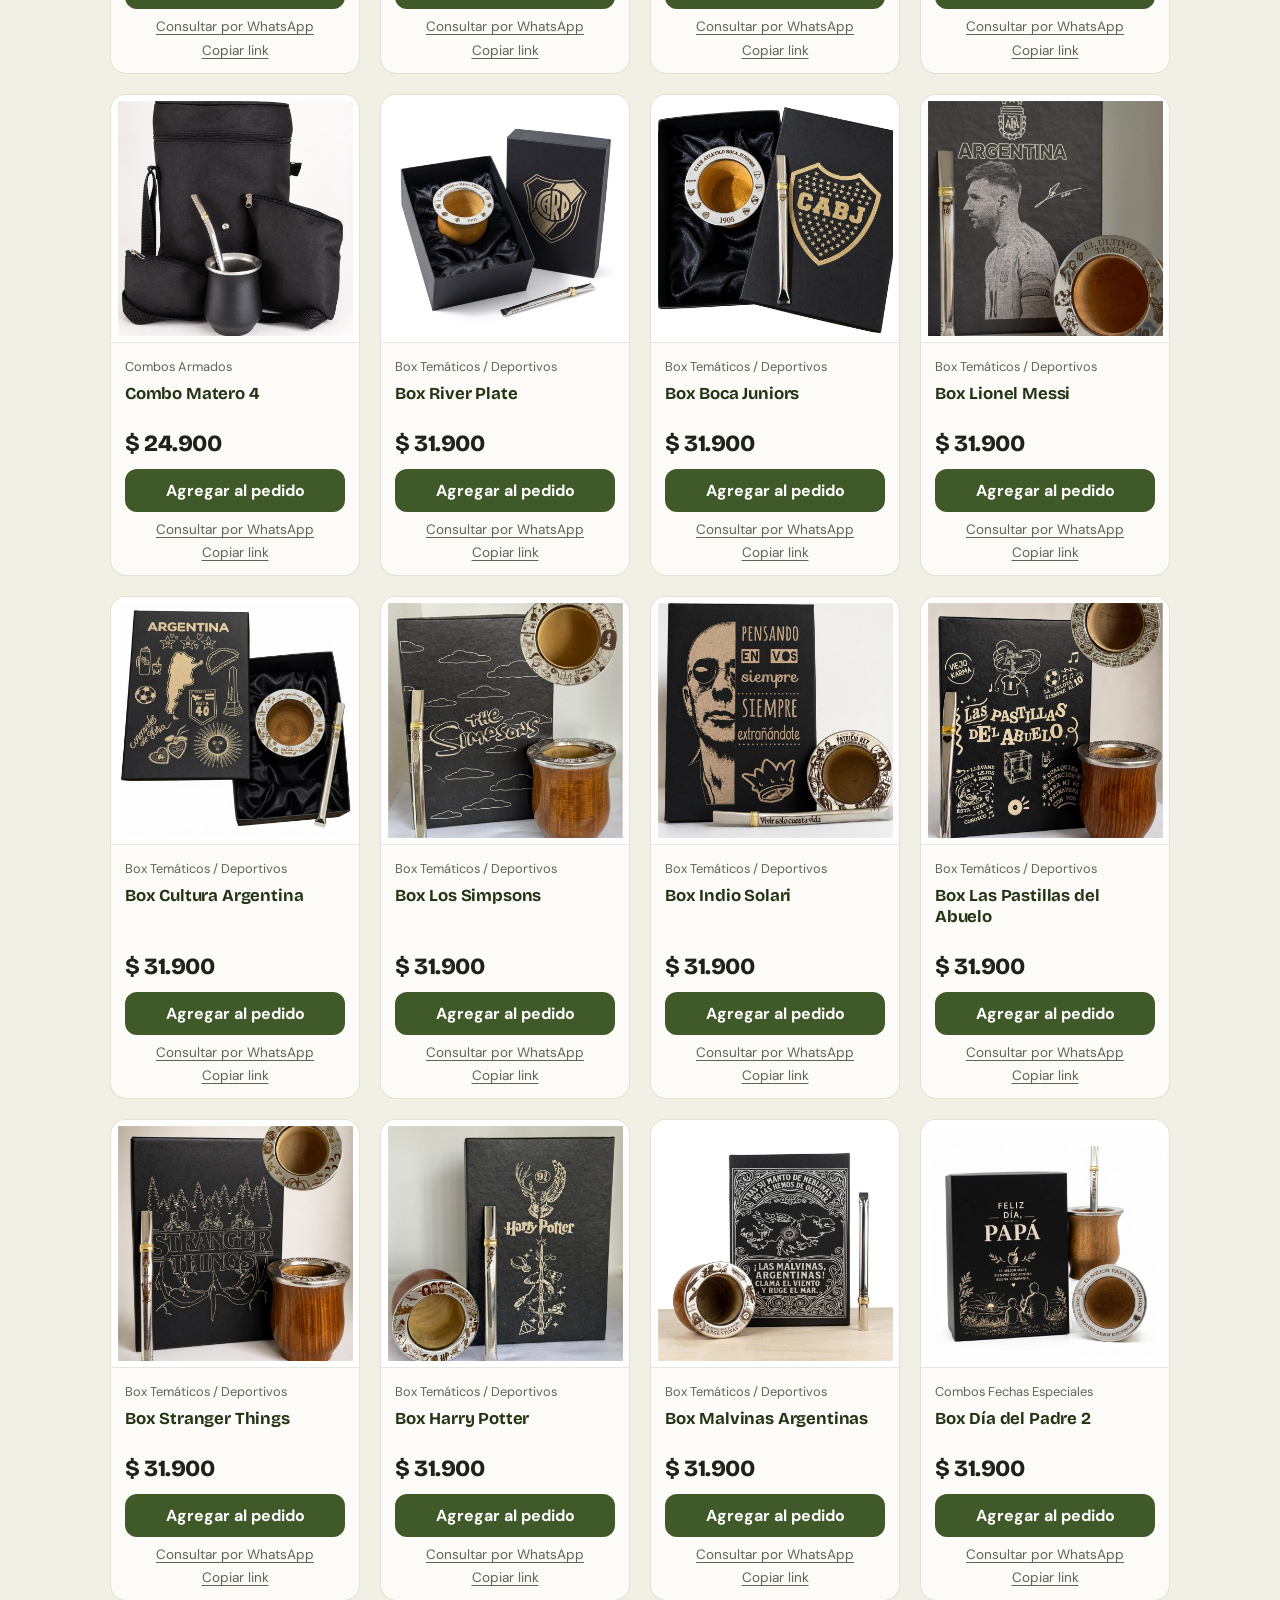
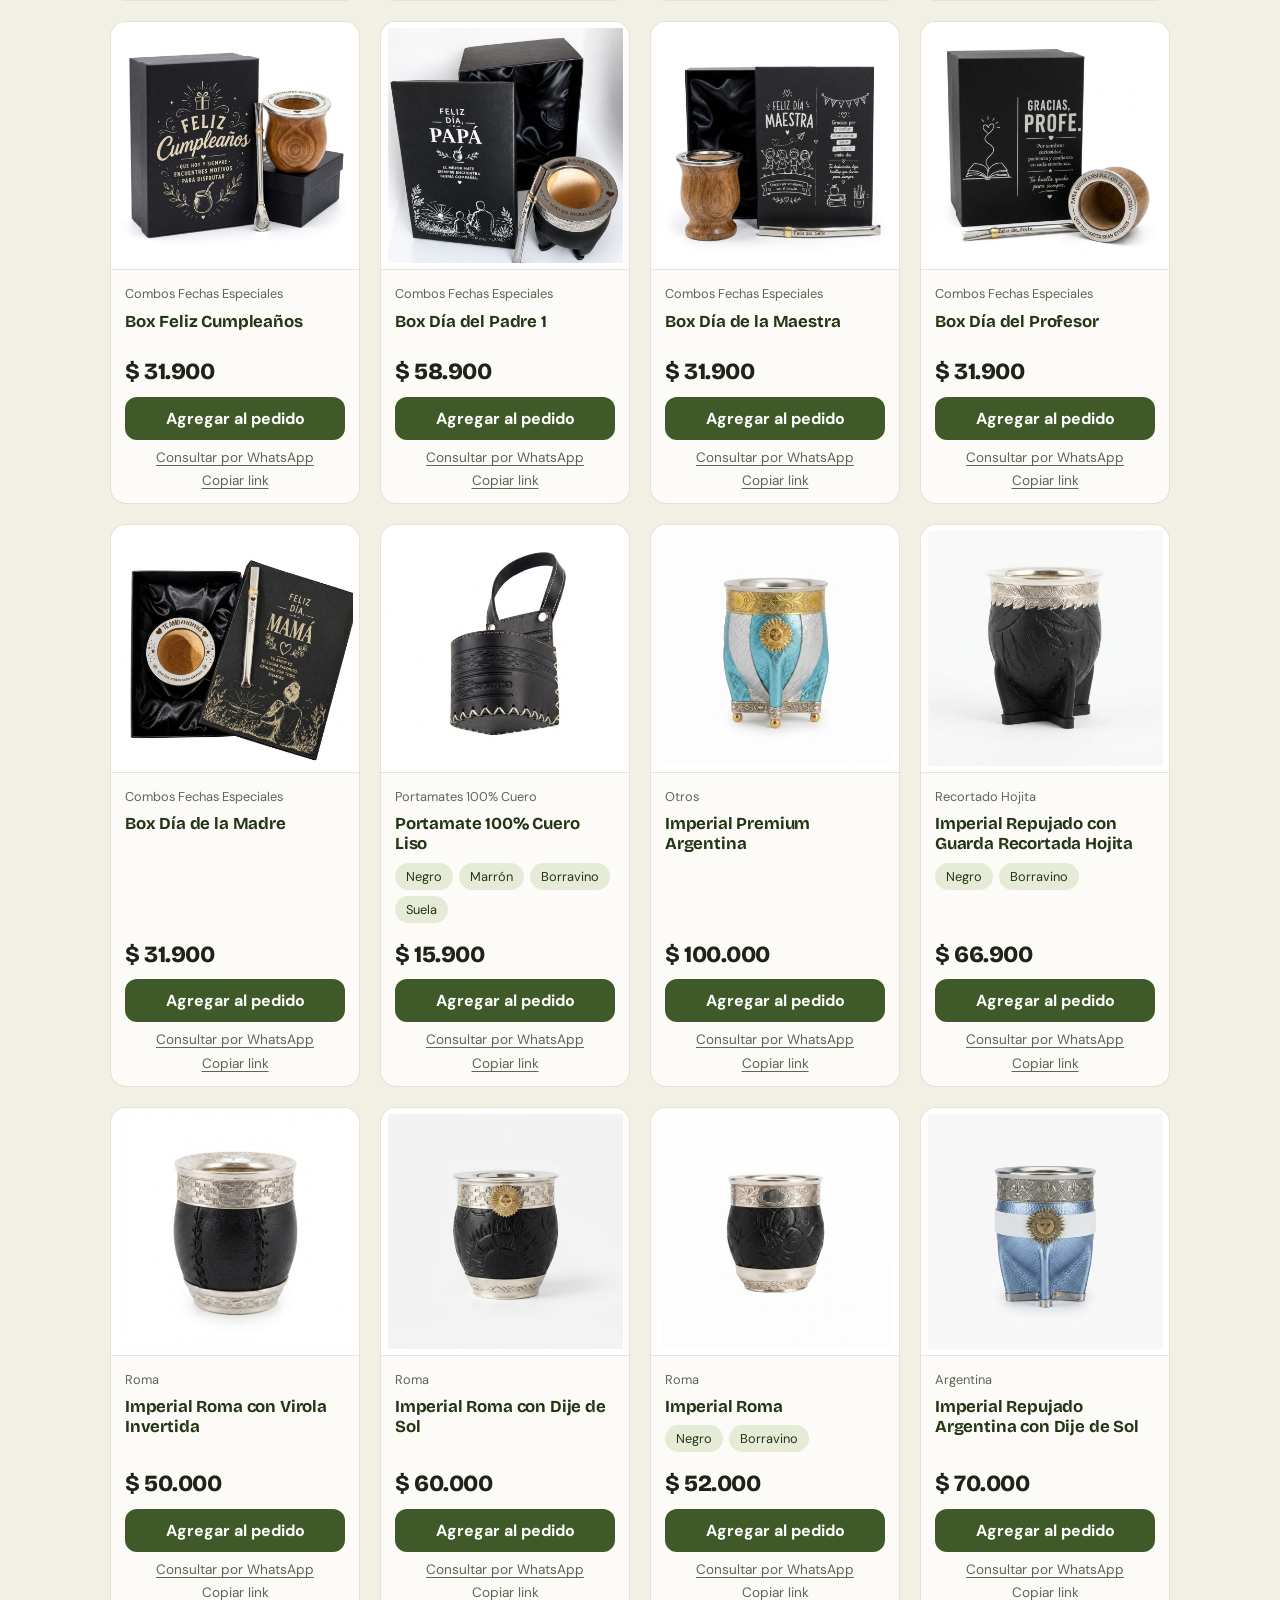
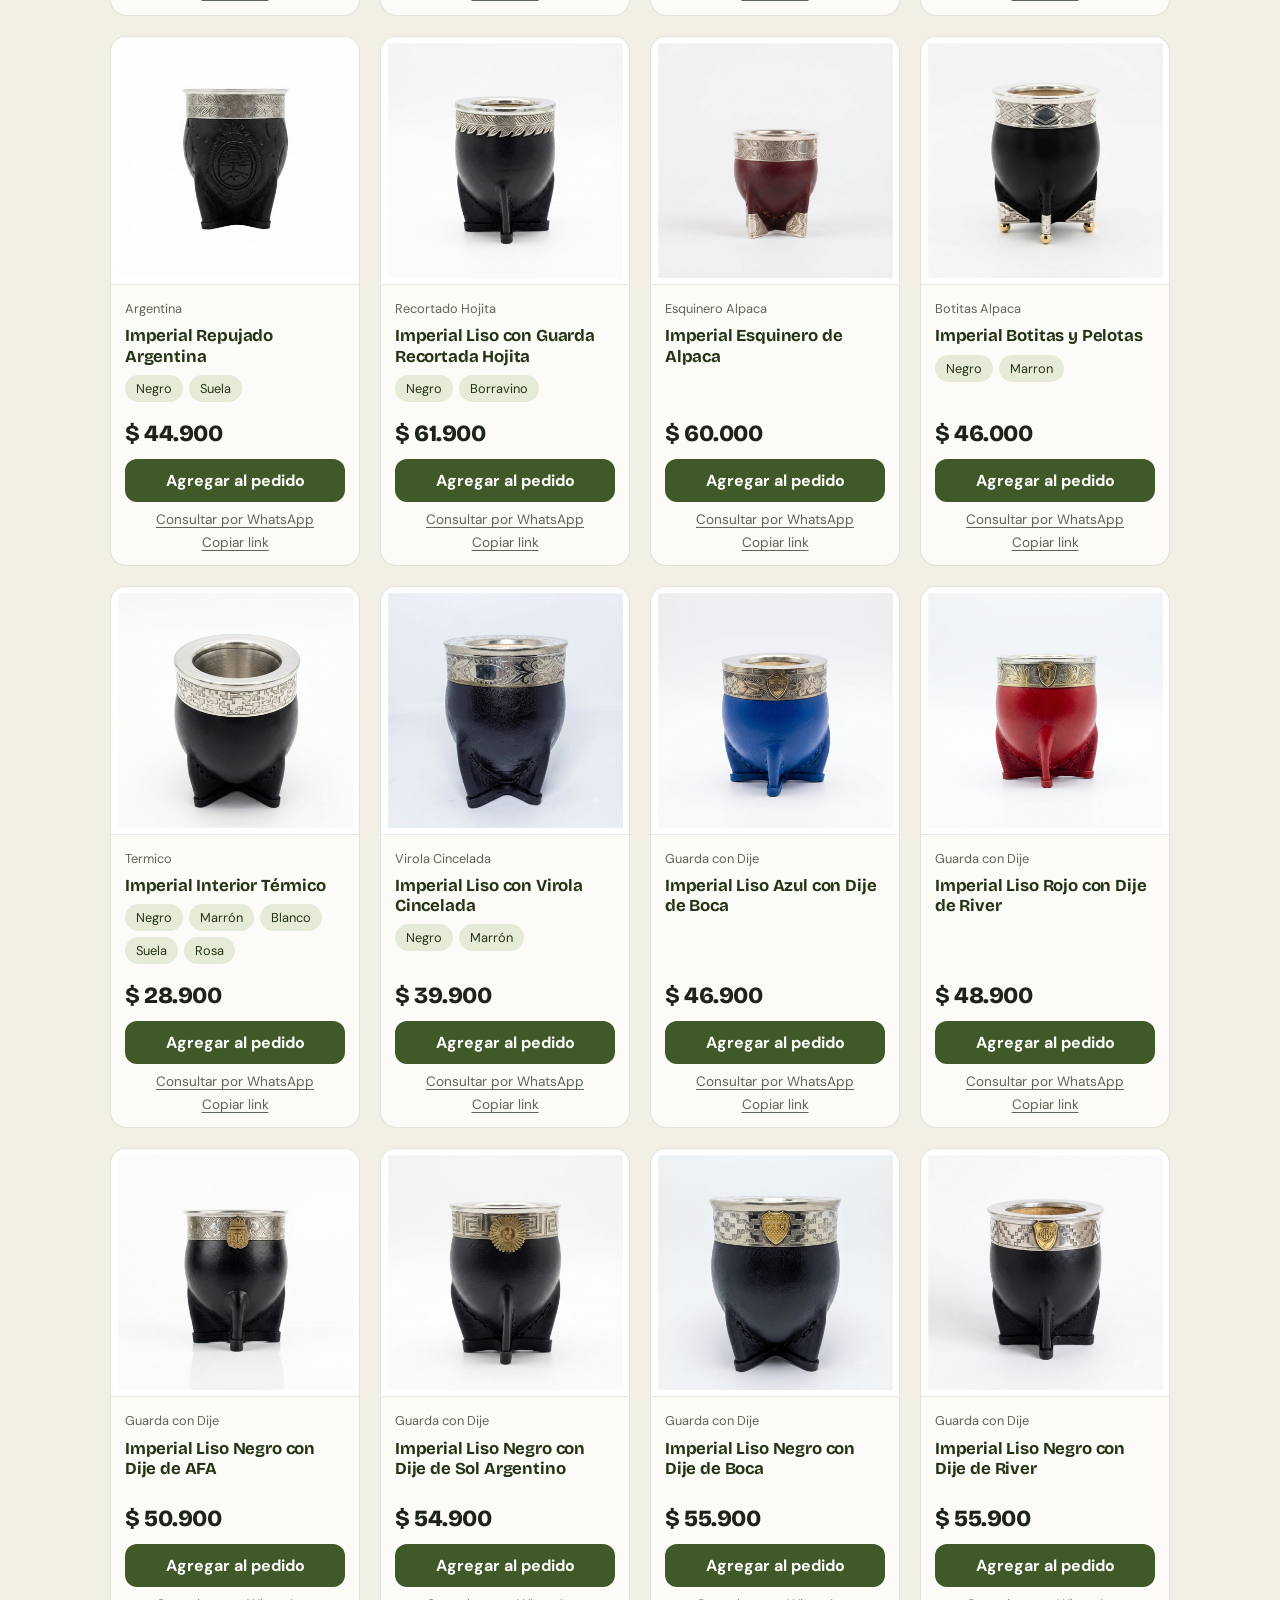
==== commit c20692d5: "Agrego productos agotados, preguntas frecuentes y redes sociales" ====
--- a/index.html
+++ b/index.html
@@ -3,7 +3,17 @@
 <head>
   <meta charset="UTF-8">
   <meta name="viewport" content="width=device-width, initial-scale=1.0">
-  <meta name="description" content="Catálogo de Mateverso: mates, bombillas, termos y yerbas. Armá tu pedido y coordinamos el retiro por WhatsApp.">
+  <meta name="description" content="Catálogo de Mateverso: mates, bombillas, termos y yerbas. Armá tu pedido y coordinamos la entrega por WhatsApp.">
+  <meta property="og:type" content="website">
+  <meta property="og:locale" content="es_AR">
+  <meta property="og:site_name" content="Mateverso">
+  <meta property="og:title" content="Catálogo Mateverso">
+  <meta property="og:description" content="Mates, bombillas, termos y yerbas. Armá tu pedido y lo coordinamos por WhatsApp.">
+  <meta property="og:url" content="https://janezsersen07.github.io/catalogo-mateverso/">
+  <meta property="og:image" content="https://janezsersen07.github.io/catalogo-mateverso/logo/vista-previa.jpg">
+  <meta property="og:image:width" content="1200">
+  <meta property="og:image:height" content="630">
+  <meta name="twitter:card" content="summary_large_image">
   <meta name="theme-color" content="#243516">
   <title>Catálogo Mateverso</title>
   <link rel="icon" type="image/png" href="logo/favicon.png">
@@ -11,7 +21,7 @@
   <link rel="preconnect" href="https://fonts.googleapis.com">
   <link rel="preconnect" href="https://fonts.gstatic.com" crossorigin>
   <link rel="stylesheet" href="https://fonts.googleapis.com/css2?family=Bricolage+Grotesque:opsz,wght@12..96,600..800&family=DM+Sans:wght@400;500;700&display=swap">
-  <link rel="stylesheet" href="style.css?v=4">
+  <link rel="stylesheet" href="style.css?v=5">
 </head>
 <body>
   <header class="portada">
@@ -21,7 +31,7 @@
         <h1>Catálogo Mateverso</h1>
       </div>
       <p class="lema">Mates, bombillas, termos y yerbas.</p>
-      <p class="encargo">Trabajamos por encargo: armás tu pedido y coordinamos el día de retiro por WhatsApp.</p>
+      <p class="encargo">Trabajamos por encargo: armás tu pedido y coordinamos la entrega por WhatsApp. <a class="enlace-preguntas" href="#preguntas">Preguntas frecuentes</a></p>
     </div>
     <div class="greca" aria-hidden="true"></div>
   </header>
@@ -52,8 +62,67 @@
     <p id="mensaje" class="mensaje" hidden></p>
   </main>
 
+  <section id="preguntas" class="preguntas" aria-labelledby="preguntas-titulo">
+    <h2 id="preguntas-titulo">Preguntas frecuentes</h2>
+    <div class="preguntas-lista">
+      <details class="pregunta">
+        <summary>¿Cómo hago un pedido?</summary>
+        <div class="pregunta-respuesta">
+          <p>Agregá los productos a "Mi pedido" y tocá "Enviar pedido por WhatsApp". Te respondemos para confirmar disponibilidad, total y cómo coordinamos la entrega.</p>
+        </div>
+      </details>
+      <details class="pregunta">
+        <summary>¿Cómo se paga?</summary>
+        <div class="pregunta-respuesta">
+          <p>Aceptamos transferencia, desde cualquier billetera o banco virtual, y efectivo.</p>
+          <p>Como trabajamos por encargo, pedimos una seña del 50% del total del pedido.</p>
+        </div>
+      </details>
+      <details class="pregunta">
+        <summary>¿Cuánto tarda mi pedido?</summary>
+        <div class="pregunta-respuesta">
+          <p>Como máximo una semana. Retiramos la mercadería generalmente los jueves, aunque el día puede variar. Tu pedido queda listo esa misma tarde-noche o al día siguiente, según el día en que lo confirmes.</p>
+        </div>
+      </details>
+      <details class="pregunta">
+        <summary>¿Hacen envíos?</summary>
+        <div class="pregunta-respuesta">
+          <p>Somos de Ciudad Evita. El envío a Ciudad Evita, Aldo Bonzi y Tablada cuesta $3.000.</p>
+          <p>Para zonas más alejadas enviamos por Correo Argentino. El costo depende de dónde vivas, te lo confirmamos por WhatsApp y se suma al precio del pedido.</p>
+        </div>
+      </details>
+      <details class="pregunta">
+        <summary>¿Cómo pido un grabado?</summary>
+        <div class="pregunta-respuesta">
+          <p>Agregá el grabado a tu pedido desde la categoría Grabados.</p>
+          <ul>
+            <li><strong>Personalizado:</strong> mandanos por WhatsApp fotos de ejemplo, textos, frases, iniciales, escudos de fútbol o signos.</li>
+            <li><strong>Predeterminado:</strong> lo hablamos por WhatsApp y te pasamos las opciones, que son las mismas de las fotos de ejemplo.</li>
+          </ul>
+        </div>
+      </details>
+      <details class="pregunta">
+        <summary>¿Puedo cambiar o devolver un producto?</summary>
+        <div class="pregunta-respuesta">
+          <p>Solo si el producto tiene una falla de nuestra parte: en ese caso nos hacemos cargo y lo cambiamos. Tenés 1 o 2 semanas para pedir el cambio. Si no hay falla, no hay cambios ni devoluciones.</p>
+        </div>
+      </details>
+      <details class="pregunta">
+        <summary>¿En qué horario atienden?</summary>
+        <div class="pregunta-respuesta">
+          <p>Atendemos por WhatsApp todos los días, a cualquier hora.</p>
+        </div>
+      </details>
+    </div>
+  </section>
+
   <footer class="pie">
     <img class="pie-logo" src="logo/logo-verde.png" alt="Mateverso, el universo del mate" width="422" height="417">
+    <nav class="redes" aria-label="Redes de Mateverso">
+      <a class="red" href="https://www.instagram.com/mateversoo_/" target="_blank" rel="noopener noreferrer">Instagram <span>@mateversoo_</span></a>
+      <a class="red" href="https://www.tiktok.com/@mateversoo_" target="_blank" rel="noopener noreferrer">TikTok <span>@mateversoo_</span></a>
+      <a class="red" href="https://wa.me/5492944671384" target="_blank" rel="noopener noreferrer">WhatsApp</a>
+    </nav>
     <p>Trabajamos por encargo. Los precios pueden cambiar: te confirmamos todo por WhatsApp antes de cerrar el pedido.</p>
     <p class="pie-aparte">Proyecto de portfolio, hecho con HTML, CSS y JavaScript.</p>
   </footer>
@@ -70,7 +139,7 @@
     </div>
     <ul id="pedido-lista" class="pedido-lista"></ul>
     <p class="pedido-total">Total estimado <strong id="pedido-total"></strong></p>
-    <p class="pedido-nota">Trabajamos por encargo. Al enviar el pedido por WhatsApp te confirmamos precios, disponibilidad y el día de retiro.</p>
+    <p class="pedido-nota">Trabajamos por encargo. Al enviar el pedido por WhatsApp te confirmamos precios, disponibilidad y la entrega. El envío no está incluido en el total.</p>
     <div class="pedido-acciones">
       <a id="pedido-enviar" class="boton" href="#" target="_blank" rel="noopener noreferrer">Enviar pedido por WhatsApp</a>
       <button type="button" id="pedido-vaciar" class="pedido-vaciar">Vaciar pedido</button>
@@ -85,6 +154,6 @@
     <div id="galeria-fotos" class="galeria-fotos"></div>
   </dialog>
 
-  <script src="app.js?v=4"></script>
+  <script src="app.js?v=5"></script>
 </body>
 </html>
--- a/style.css
+++ b/style.css
@@ -429,6 +429,40 @@
   color: var(--verde-profundo);
 }
 
+/* Producto agotado */
+.tarjeta.agotado .imagen img {
+  opacity: 0.45;
+  filter: grayscale(0.8);
+}
+
+.etiqueta-agotado {
+  position: absolute;
+  top: 10px;
+  left: 10px;
+  z-index: 1;
+  padding: 4px 10px;
+  font-size: 0.8rem;
+  font-weight: 700;
+  color: #ffffff;
+  background-color: var(--verde-profundo);
+  border-radius: 999px;
+}
+
+.tarjeta.agotado .precio {
+  color: var(--gris);
+}
+
+.boton-stock {
+  color: var(--verde-profundo);
+  background-color: transparent;
+  border: 1.5px solid var(--verde);
+}
+
+.boton-stock:hover {
+  color: var(--verde-profundo);
+  background-color: var(--verde-claro);
+}
+
 /* Cargando */
 .esqueleto {
   aspect-ratio: 3 / 4;
@@ -454,6 +488,84 @@
   color: var(--gris);
 }
 
+/* ---------- Preguntas frecuentes ---------- */
+.preguntas {
+  max-width: 1100px;
+  margin: 40px auto 0;
+  padding: 0 20px 32px;
+}
+
+.preguntas h2 {
+  margin-bottom: 14px;
+  font-family: var(--fuente-titulo);
+  font-weight: 800;
+  font-size: 1.5rem;
+  letter-spacing: -0.02em;
+  color: var(--verde-profundo);
+}
+
+.preguntas-lista {
+  max-width: 720px;
+  border-top: 1px solid var(--linea);
+}
+
+.pregunta {
+  border-bottom: 1px solid var(--linea);
+}
+
+.pregunta summary {
+  display: flex;
+  justify-content: space-between;
+  align-items: center;
+  gap: 16px;
+  padding: 16px 2px;
+  font-weight: 700;
+  color: var(--verde-profundo);
+  cursor: pointer;
+  list-style: none;
+}
+
+.pregunta summary::-webkit-details-marker {
+  display: none;
+}
+
+.pregunta summary::after {
+  content: "+";
+  flex-shrink: 0;
+  font-size: 1.4rem;
+  font-weight: 500;
+  line-height: 1;
+  color: var(--bronce);
+}
+
+.pregunta[open] summary::after {
+  content: "−";
+}
+
+.pregunta summary:focus-visible {
+  outline: 2px solid var(--bronce);
+  outline-offset: 2px;
+}
+
+.pregunta-respuesta {
+  padding: 0 2px 18px;
+  color: var(--tinta);
+}
+
+.pregunta-respuesta p + p,
+.pregunta-respuesta ul {
+  margin-top: 8px;
+}
+
+.pregunta-respuesta ul {
+  padding-left: 20px;
+}
+
+.enlace-preguntas {
+  color: inherit;
+  text-underline-offset: 3px;
+}
+
 /* ---------- Pie ---------- */
 .pie {
   max-width: 1100px;
@@ -469,6 +581,39 @@
   width: 110px;
   height: auto;
   margin-bottom: 14px;
+}
+
+.redes {
+  display: flex;
+  flex-wrap: wrap;
+  gap: 8px;
+  margin-bottom: 14px;
+}
+
+.red {
+  padding: 8px 14px;
+  font-size: 0.9rem;
+  font-weight: 700;
+  text-decoration: none;
+  color: var(--verde-profundo);
+  background-color: var(--verde-claro);
+  border: 1.5px solid transparent;
+  border-radius: 999px;
+  transition: border-color 0.15s ease, background-color 0.15s ease;
+}
+
+.red span {
+  font-weight: 400;
+  color: var(--gris);
+}
+
+.red:hover {
+  border-color: var(--yerba);
+}
+
+.red:focus-visible {
+  outline: 2px solid var(--bronce);
+  outline-offset: 2px;
 }
 
 .pie-aparte {
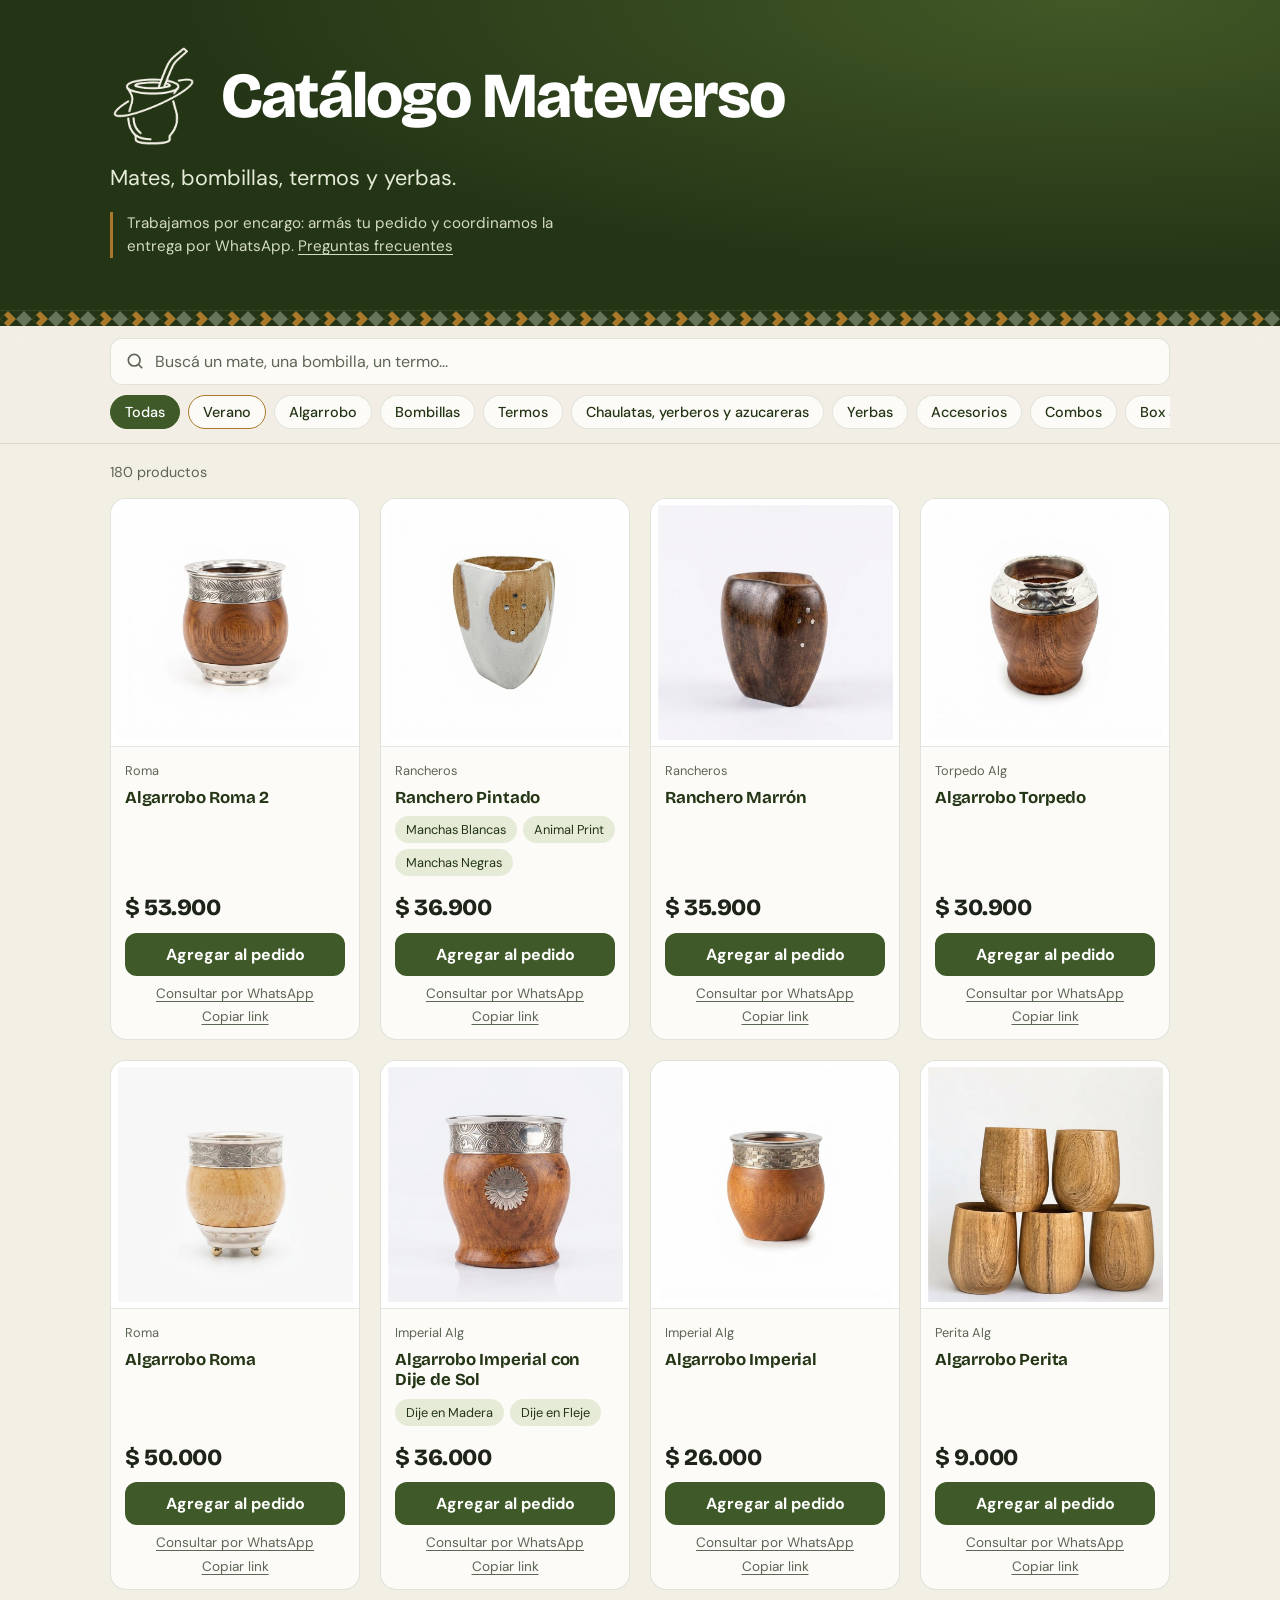
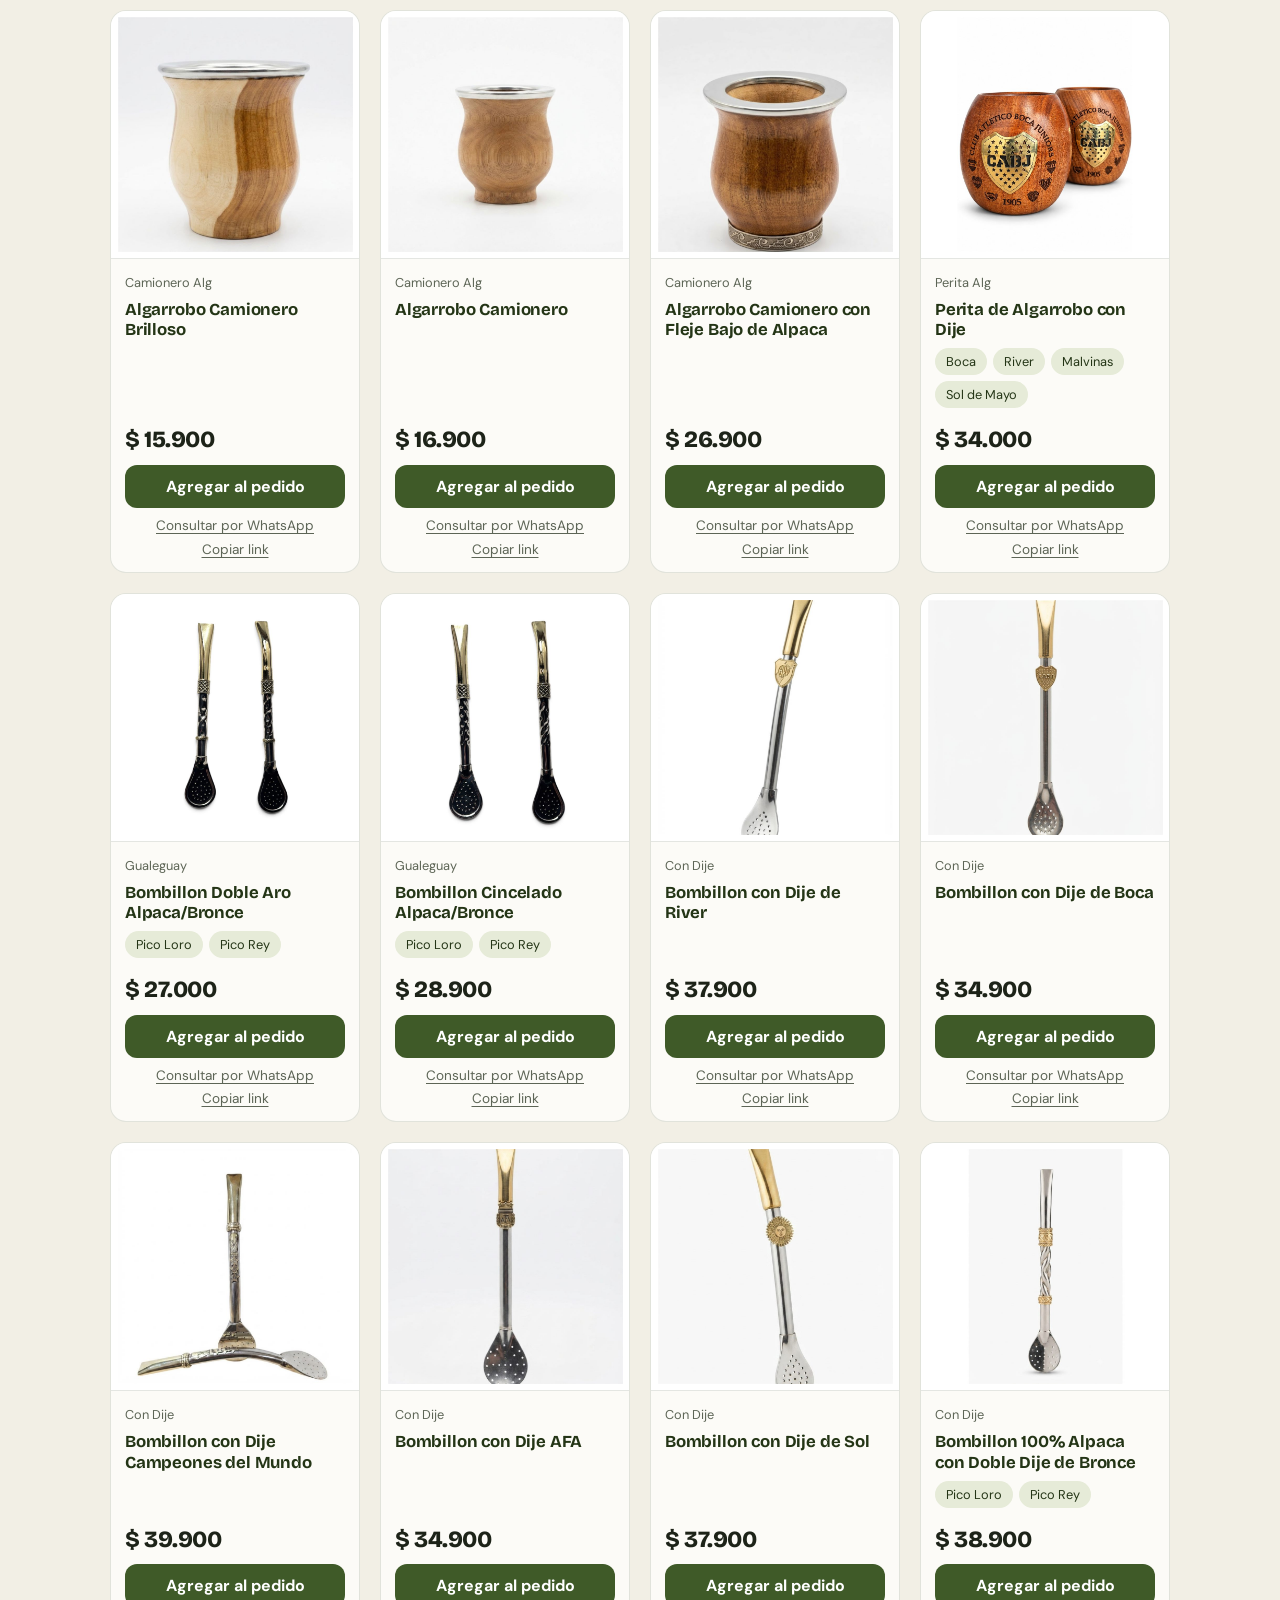
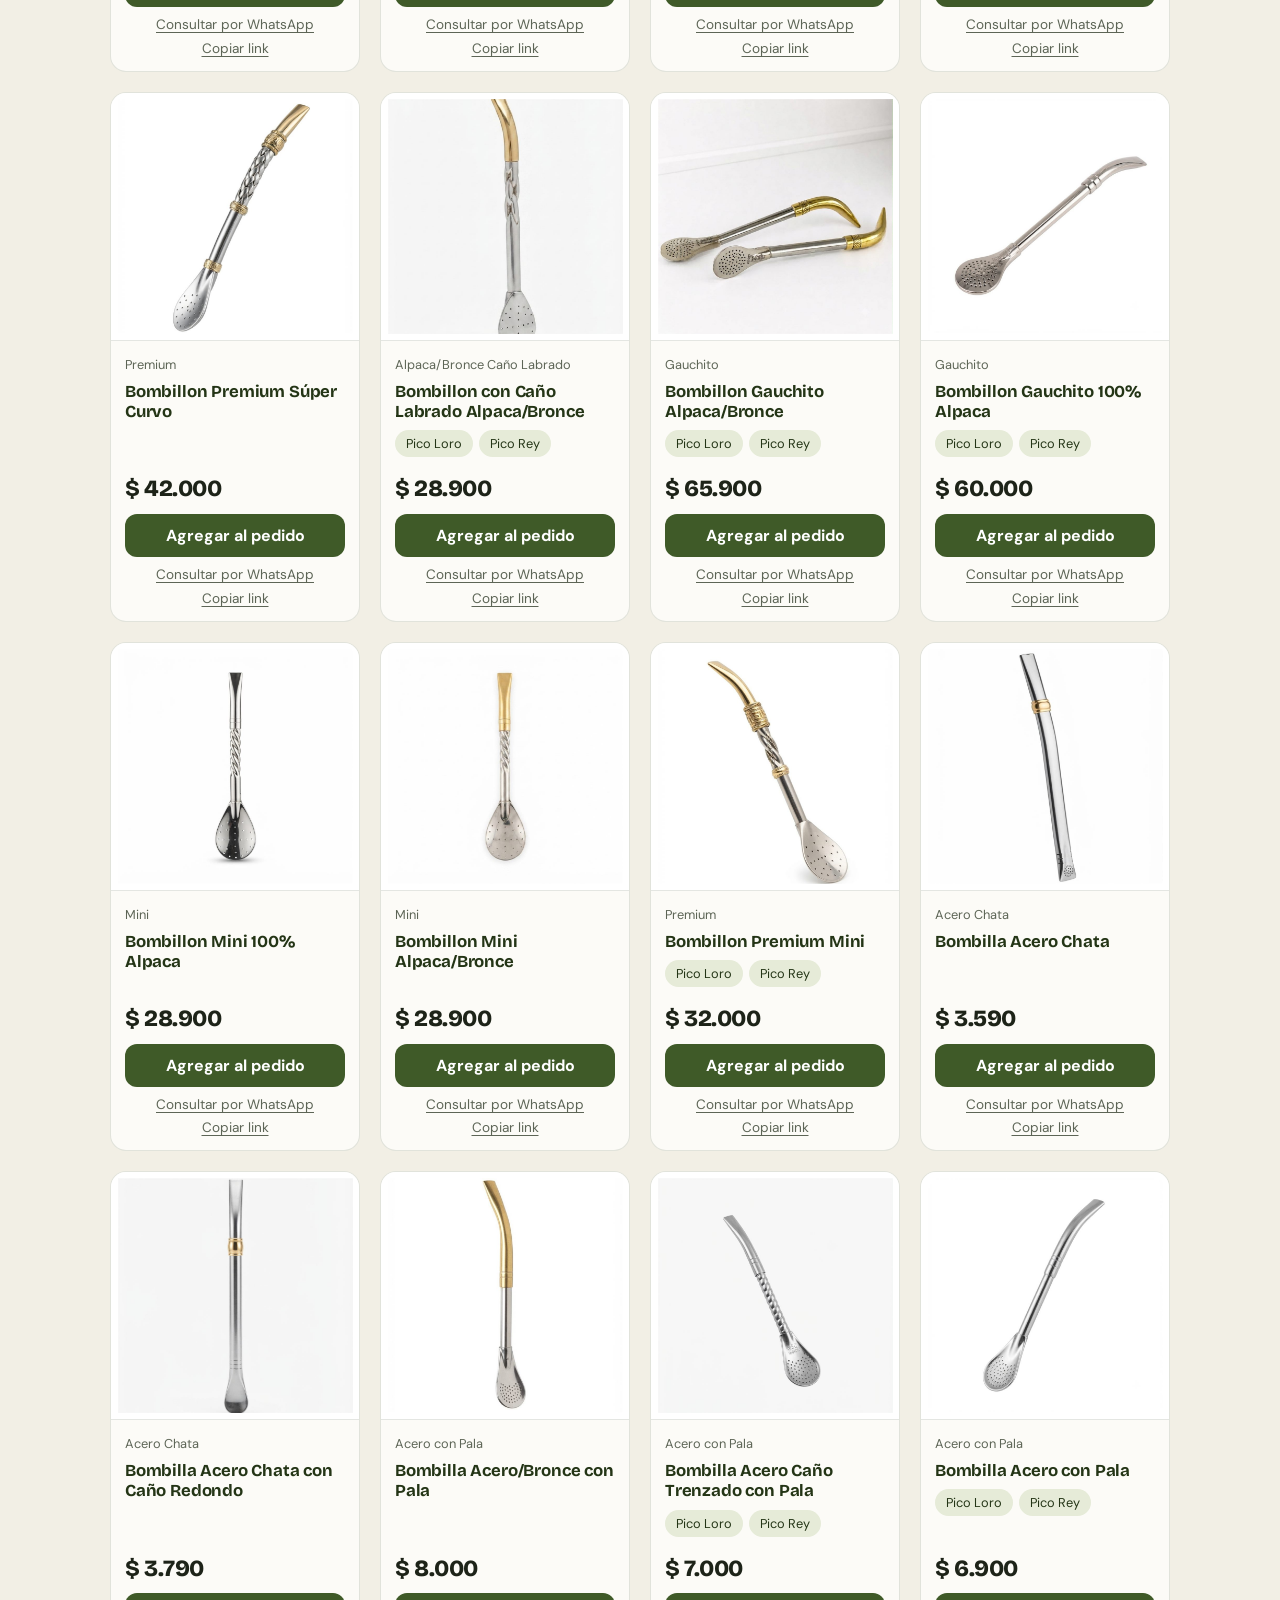
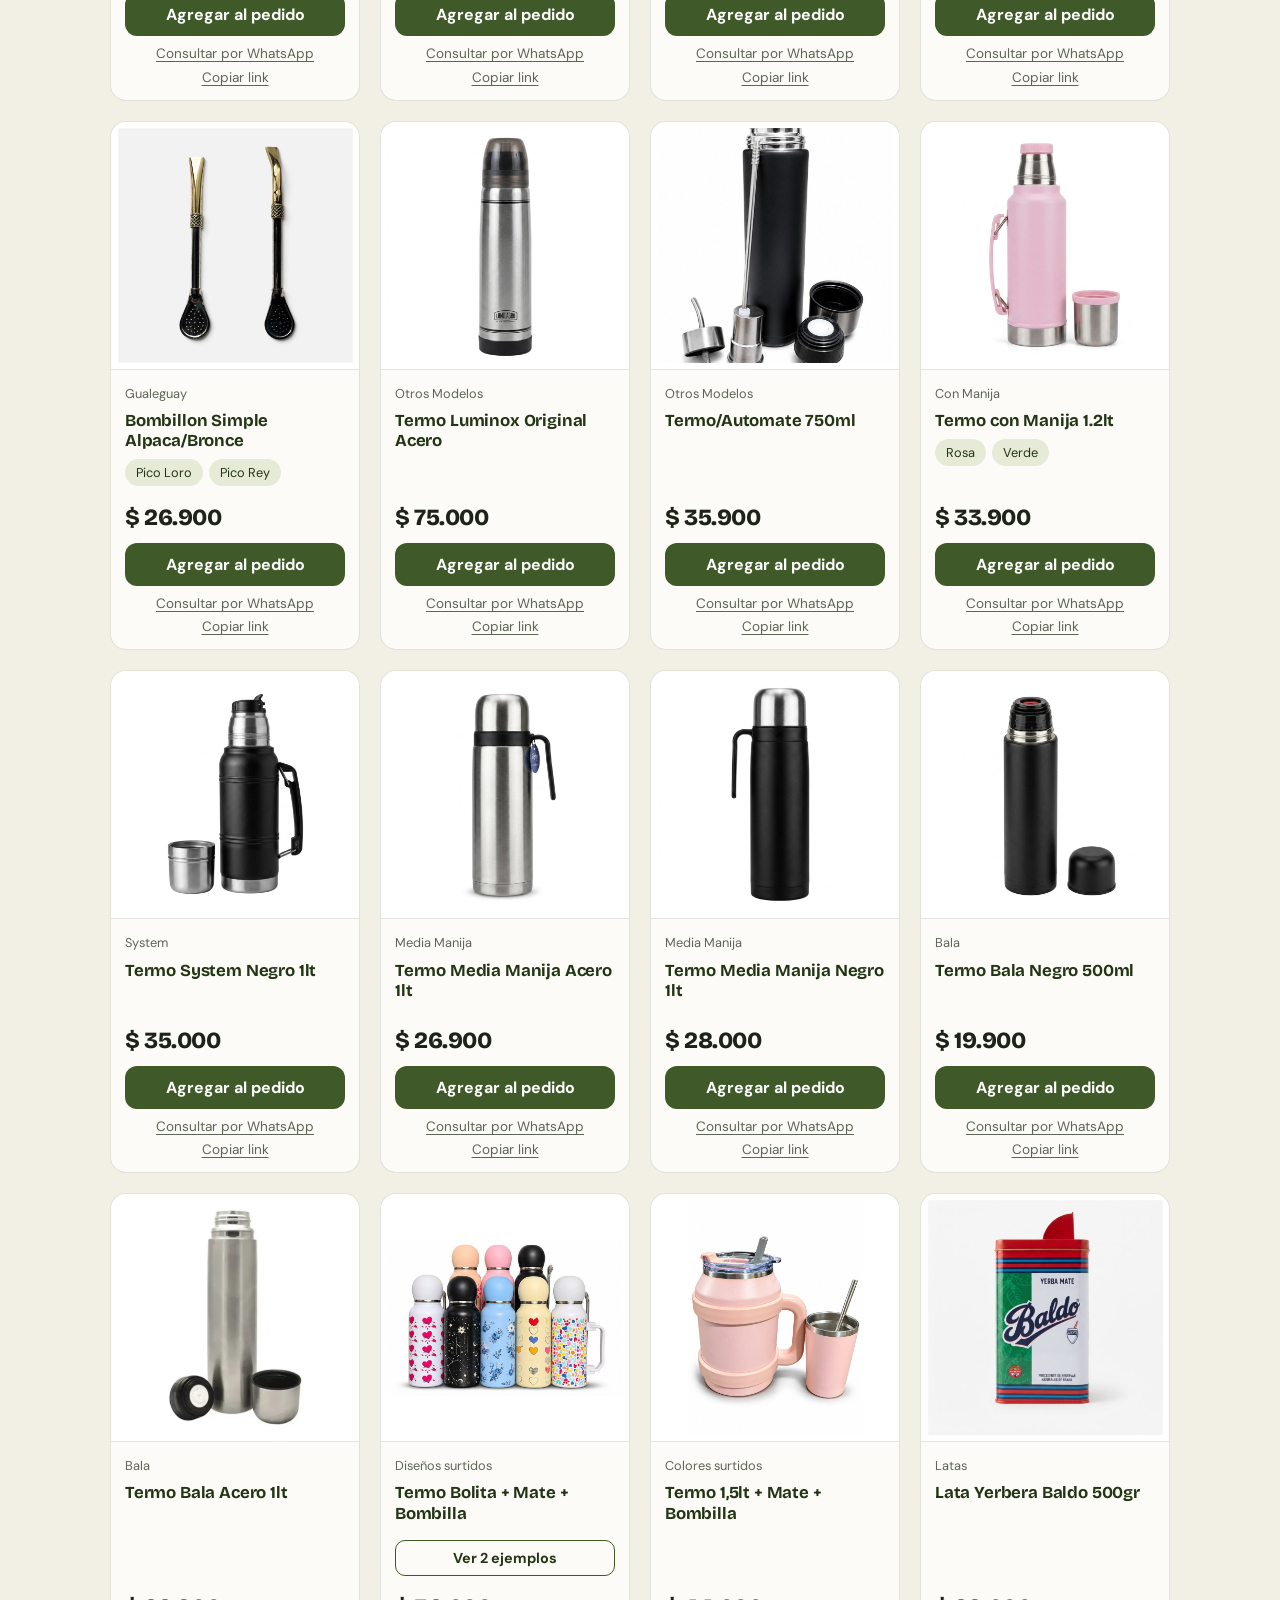
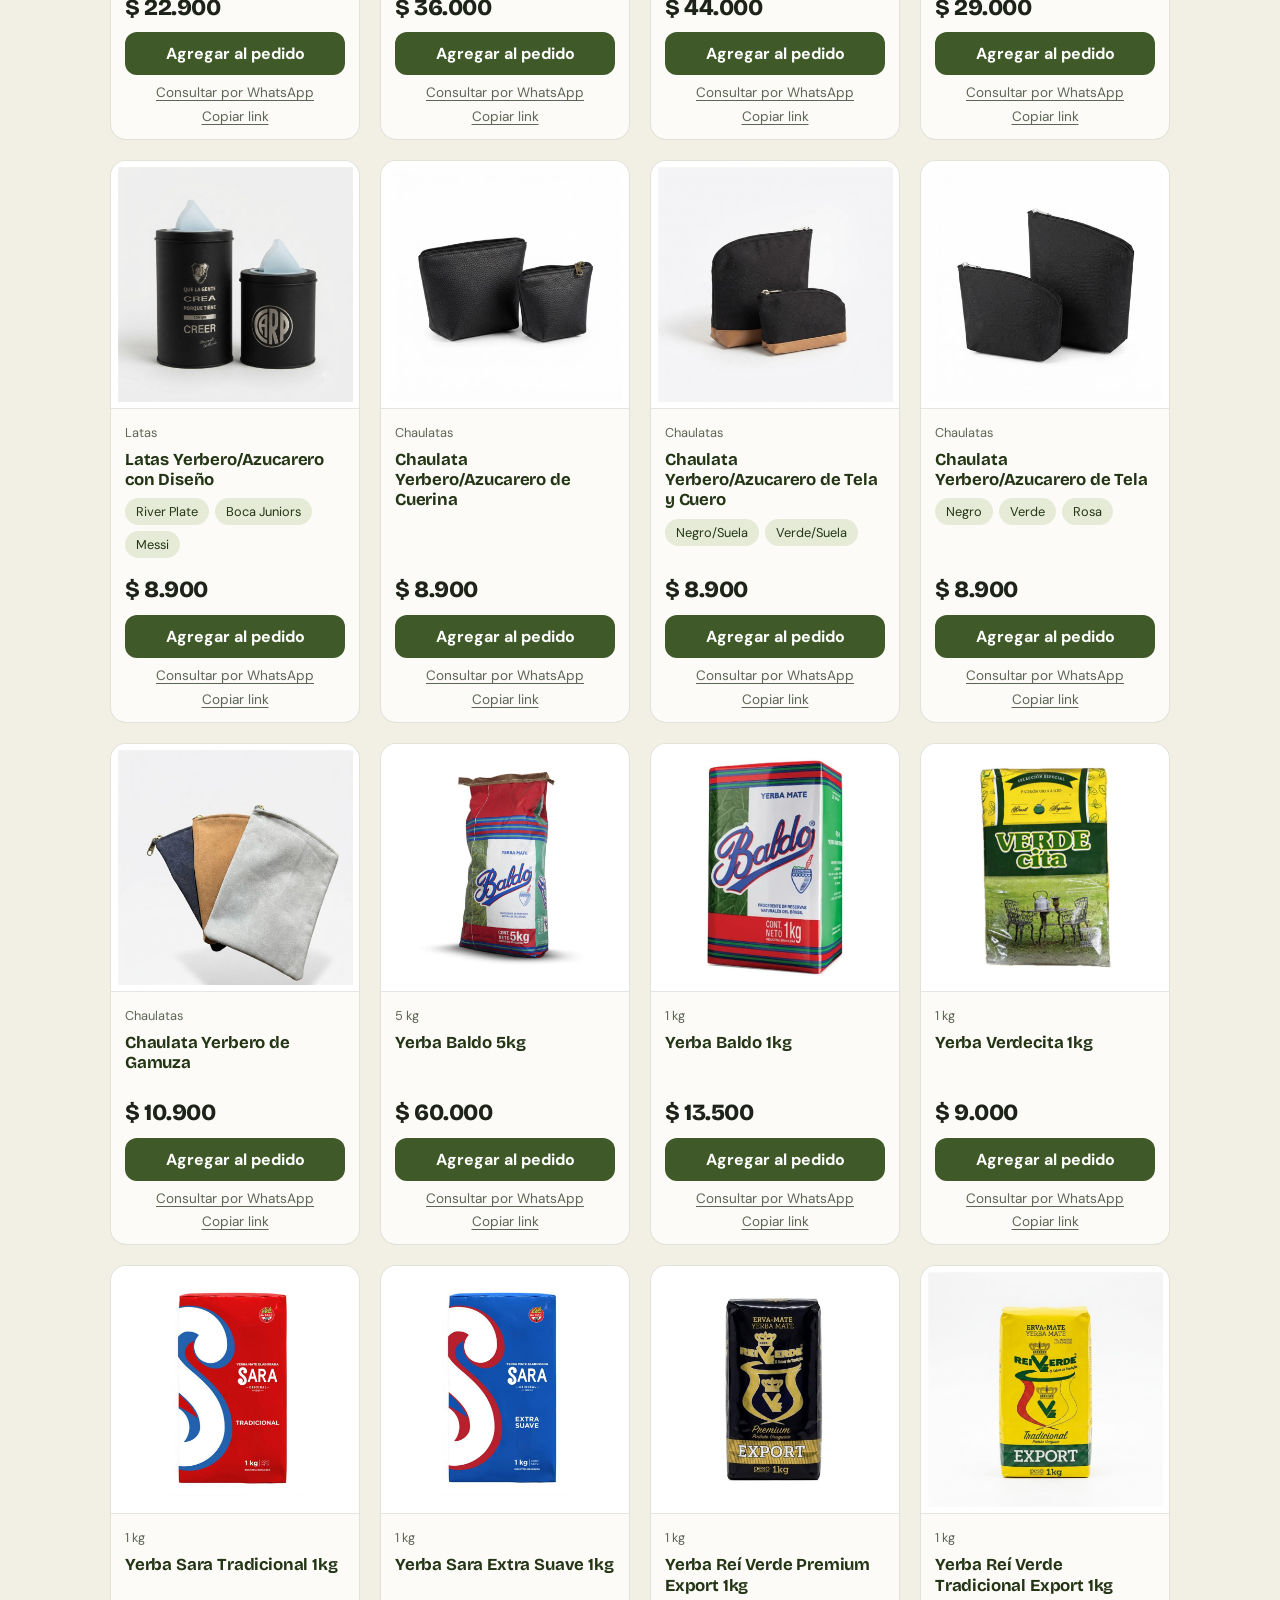
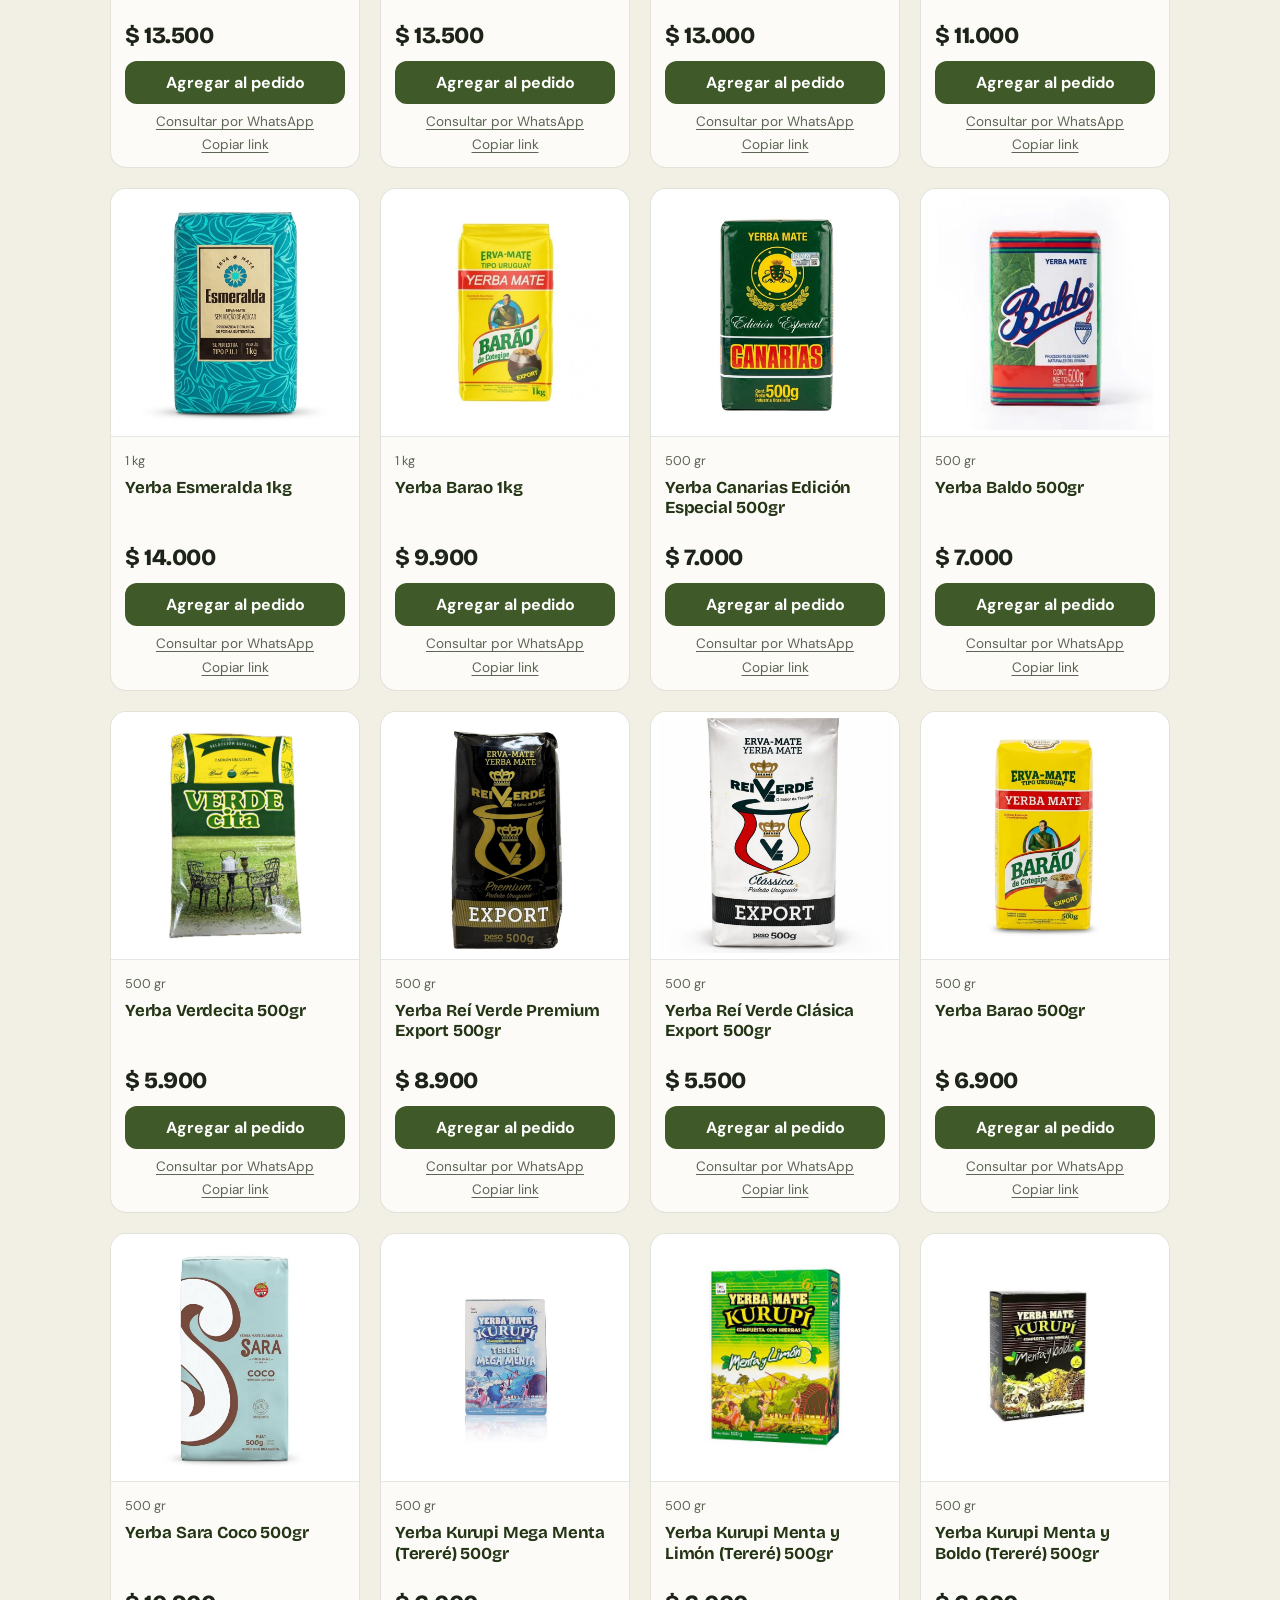
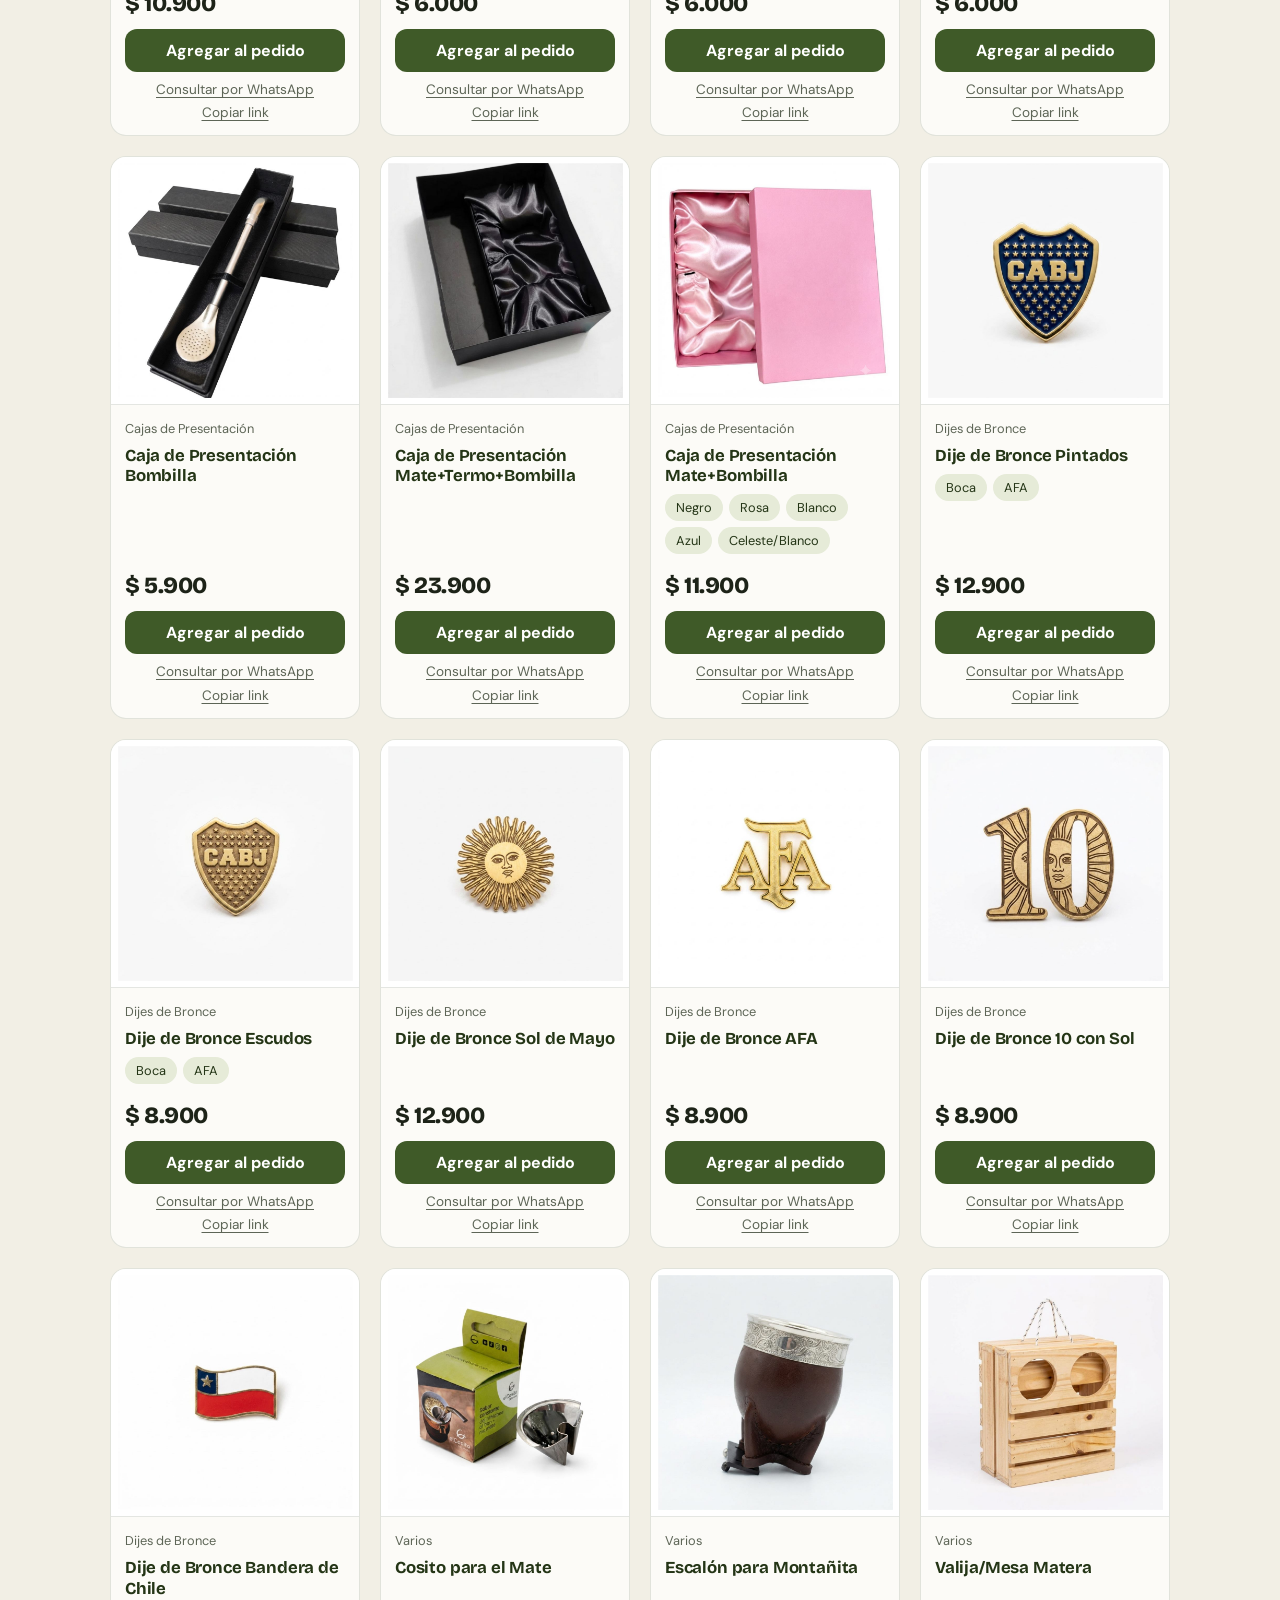
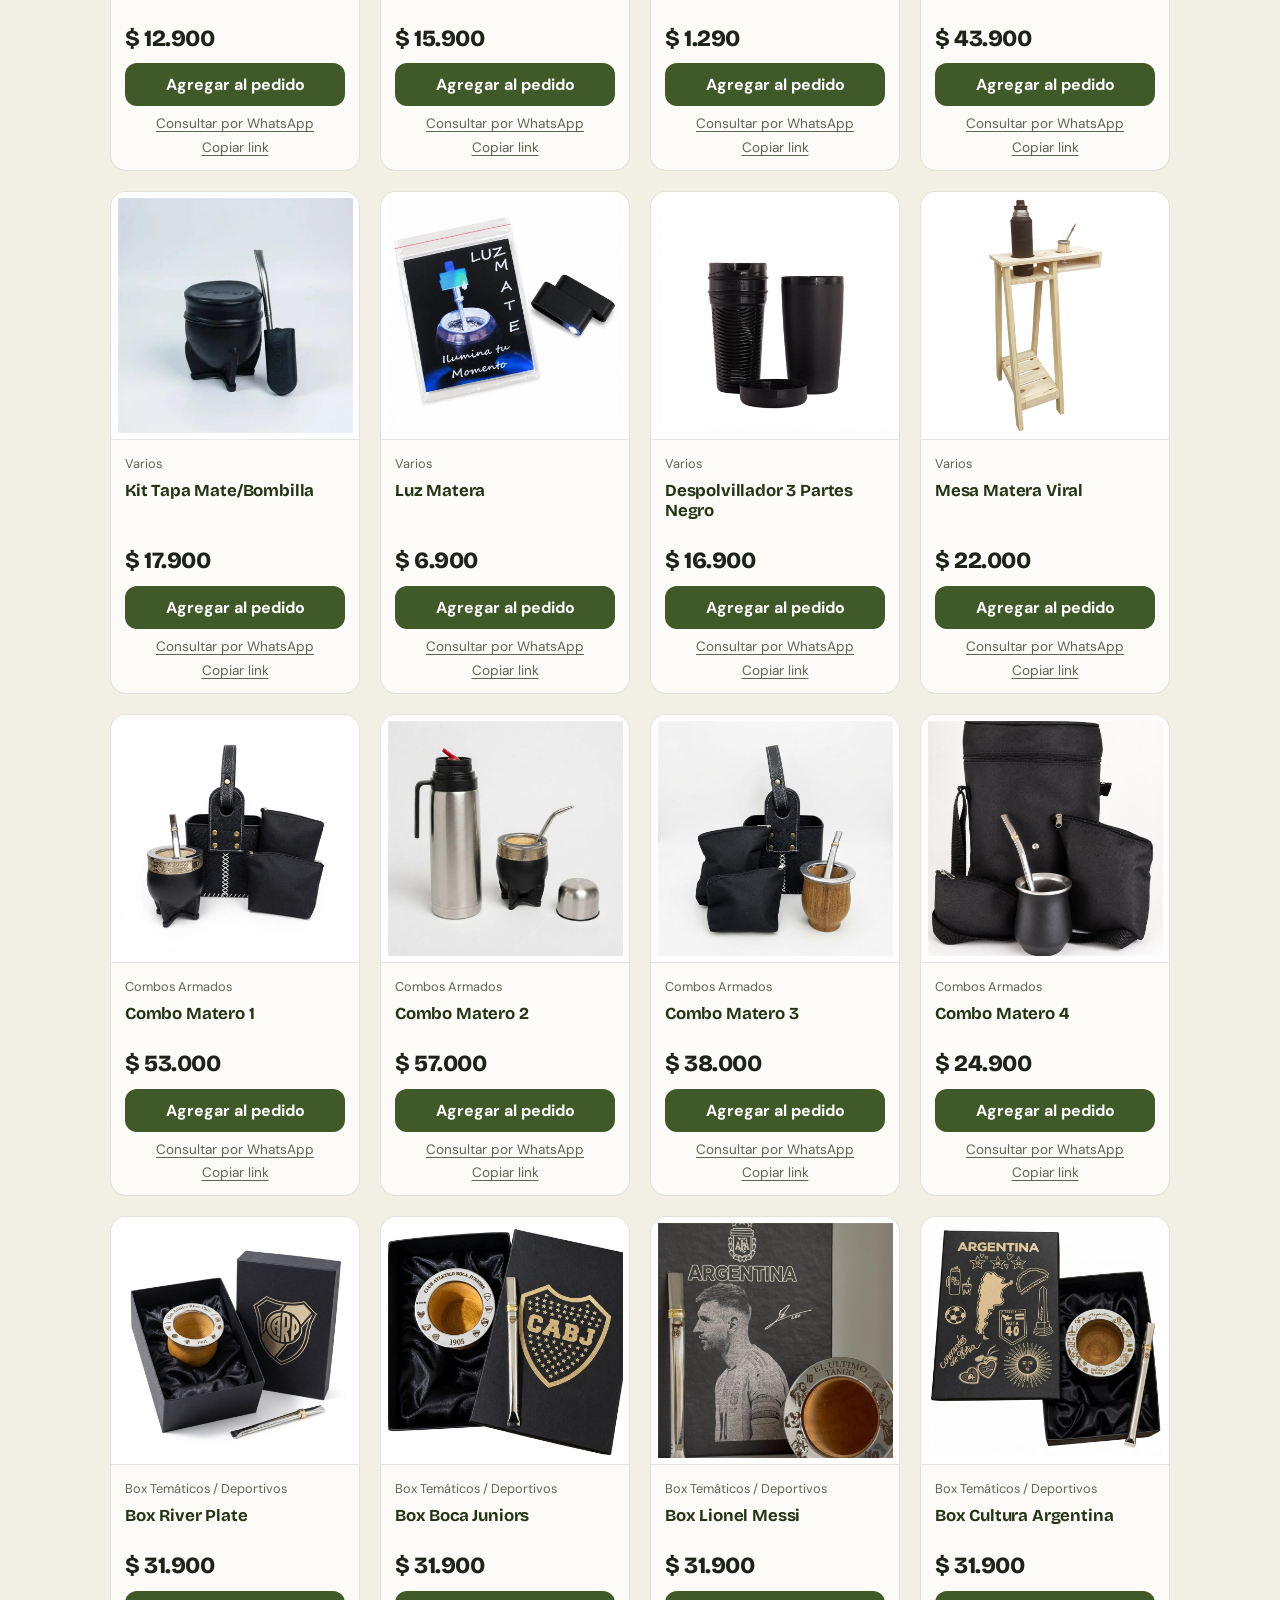
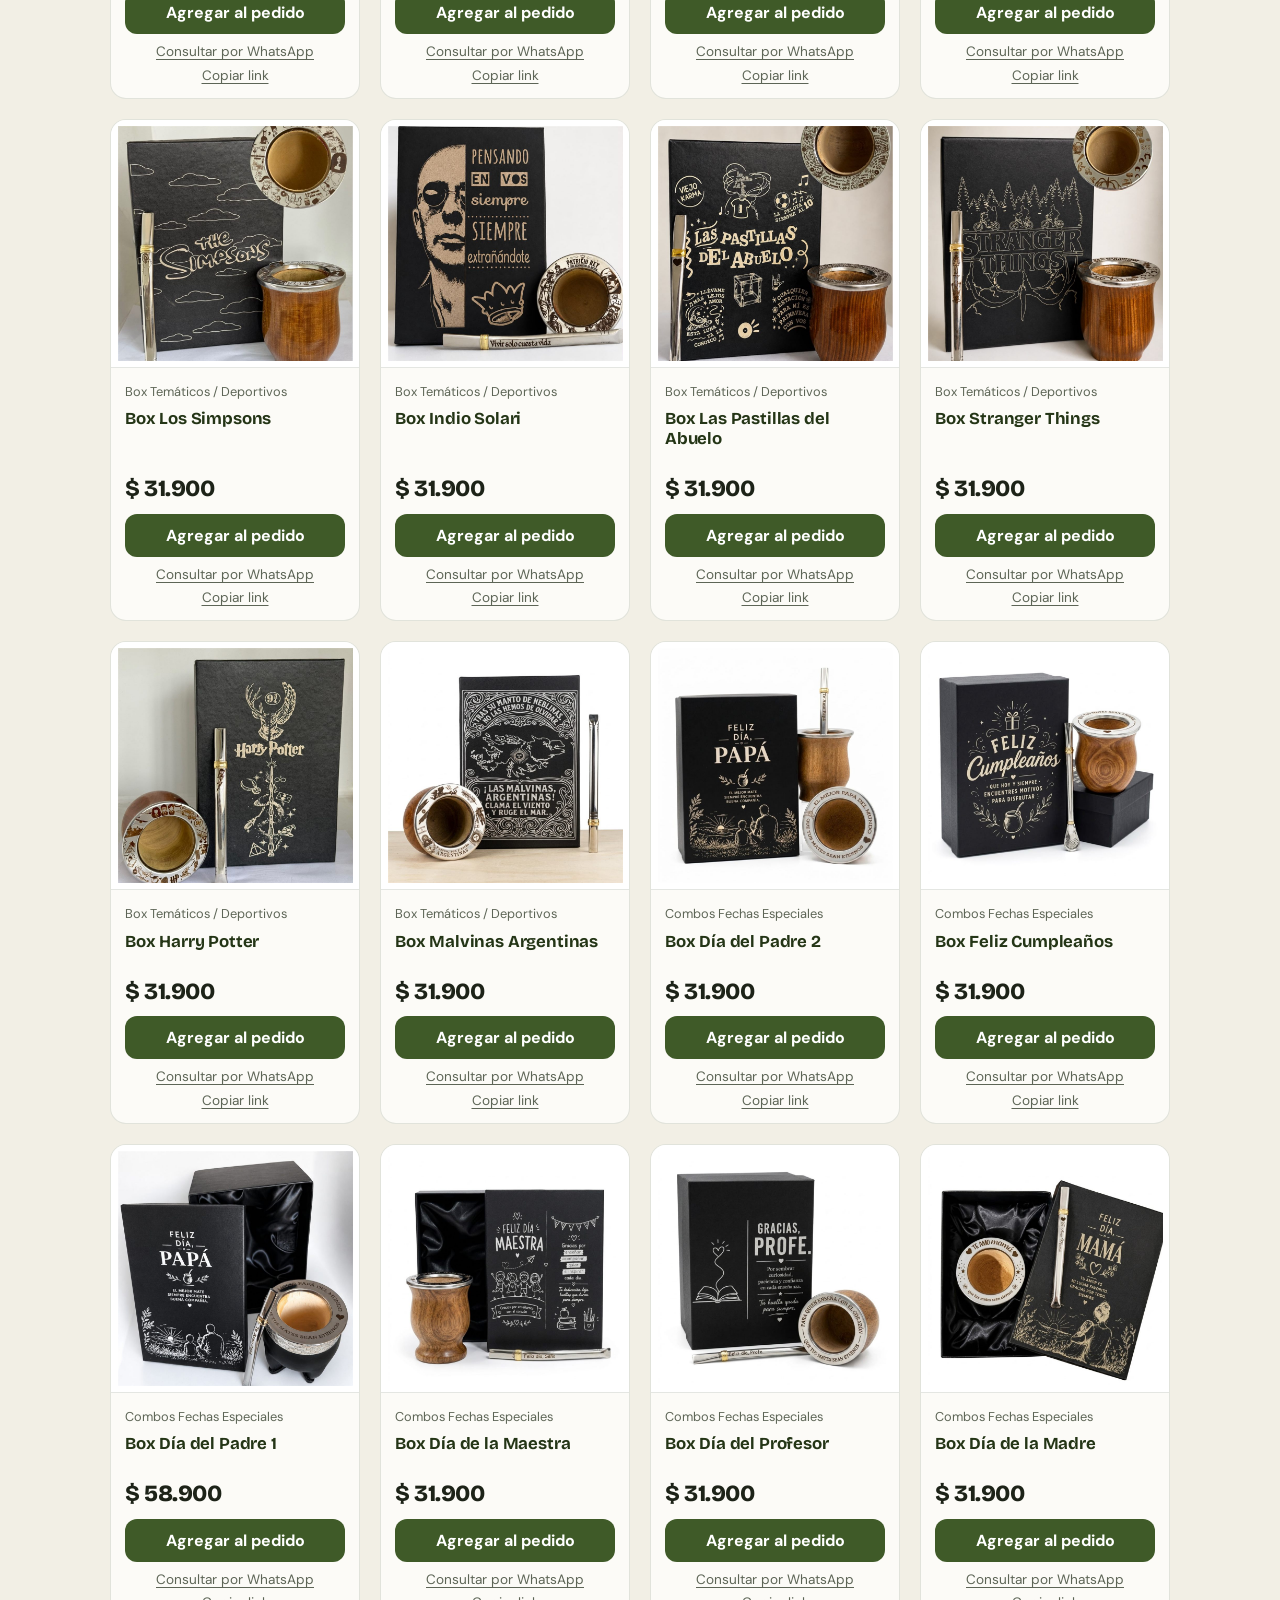
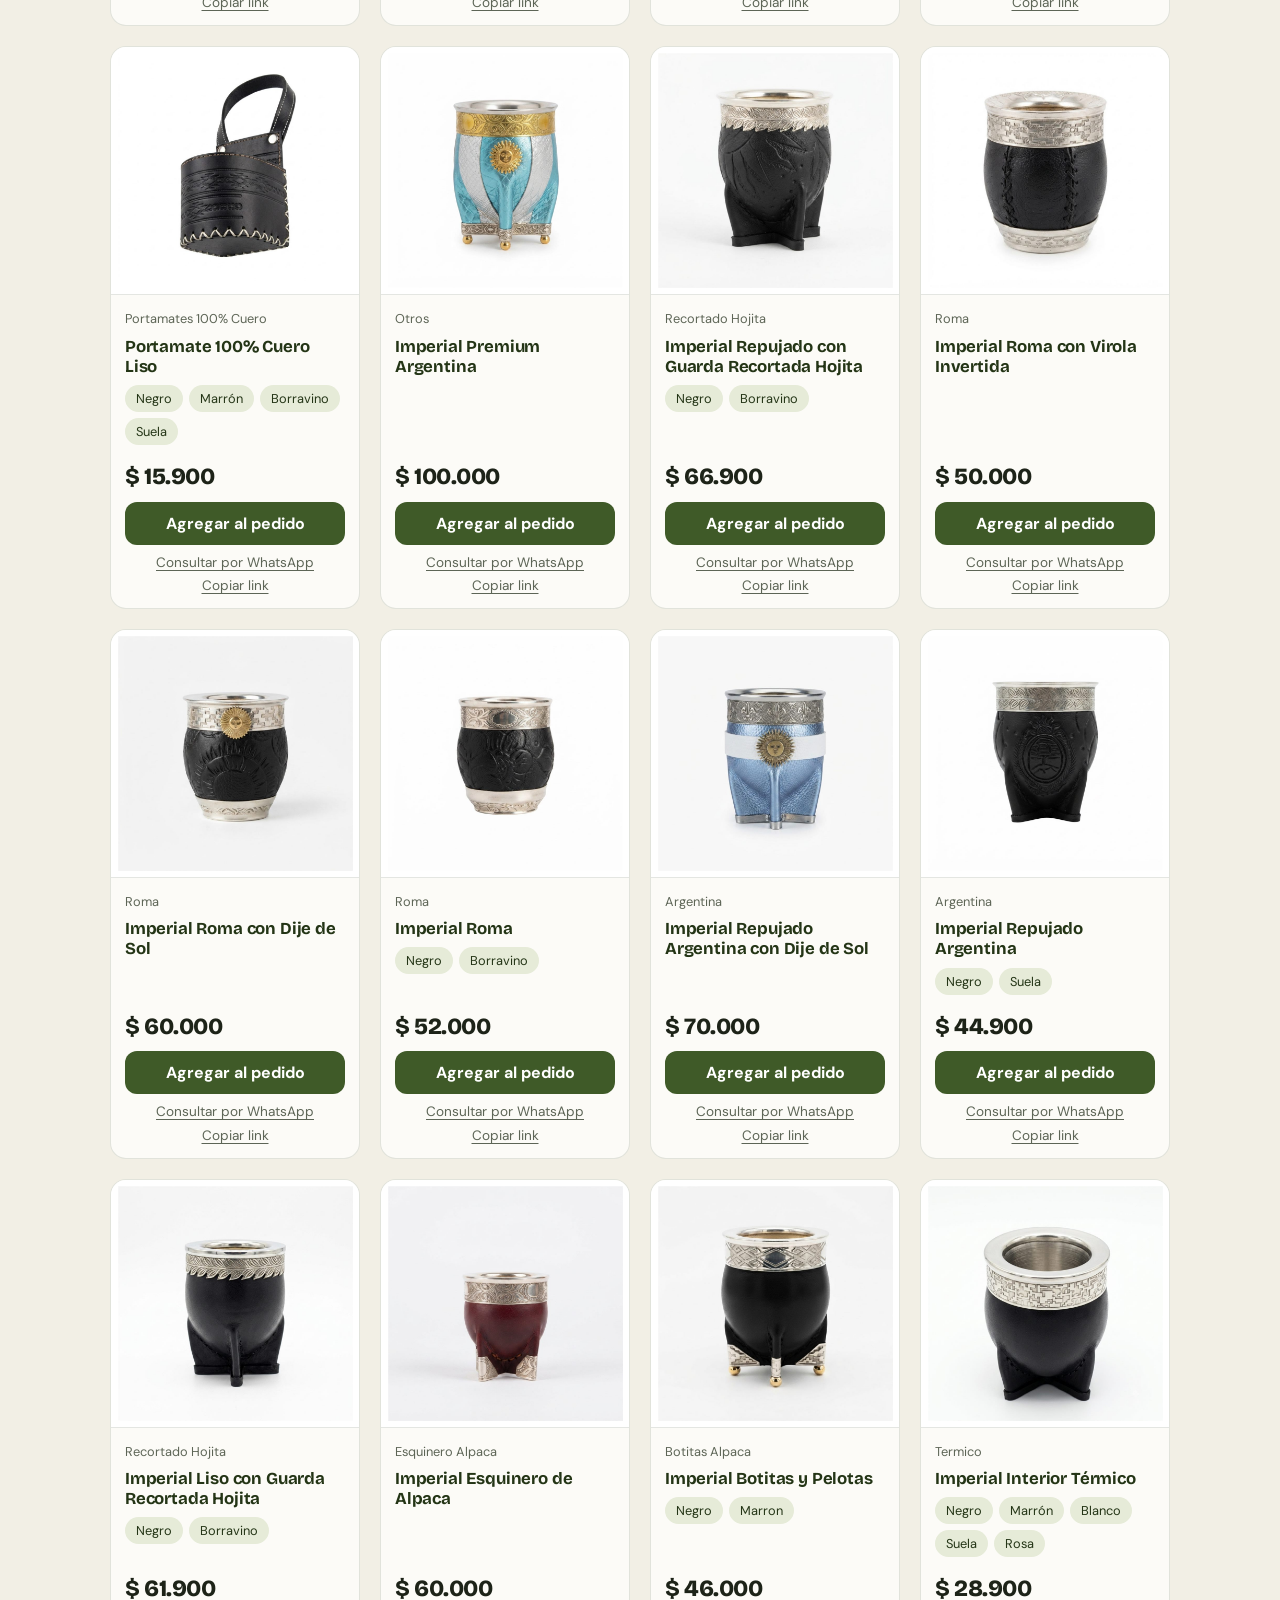
==== commit f8cc311a: "Agrego productos de verano, nuevos imperiales y fotos faltantes" ====
--- a/index.html
+++ b/index.html
@@ -21,7 +21,7 @@
   <link rel="preconnect" href="https://fonts.googleapis.com">
   <link rel="preconnect" href="https://fonts.gstatic.com" crossorigin>
   <link rel="stylesheet" href="https://fonts.googleapis.com/css2?family=Bricolage+Grotesque:opsz,wght@12..96,600..800&family=DM+Sans:wght@400;500;700&display=swap">
-  <link rel="stylesheet" href="style.css?v=5">
+  <link rel="stylesheet" href="style.css?v=6">
 </head>
 <body>
   <header class="portada">
@@ -154,6 +154,6 @@
     <div id="galeria-fotos" class="galeria-fotos"></div>
   </dialog>
 
-  <script src="app.js?v=5"></script>
+  <script src="app.js?v=6"></script>
 </body>
 </html>
--- a/style.css
+++ b/style.css
@@ -186,6 +186,10 @@
   border-color: var(--verde);
 }
 
+.categoria-boton[data-categoria="Verano"]:not([aria-pressed="true"]) {
+  border-color: var(--bronce);
+}
+
 .categoria-boton[aria-pressed="true"] {
   color: #ffffff;
   background-color: var(--verde);
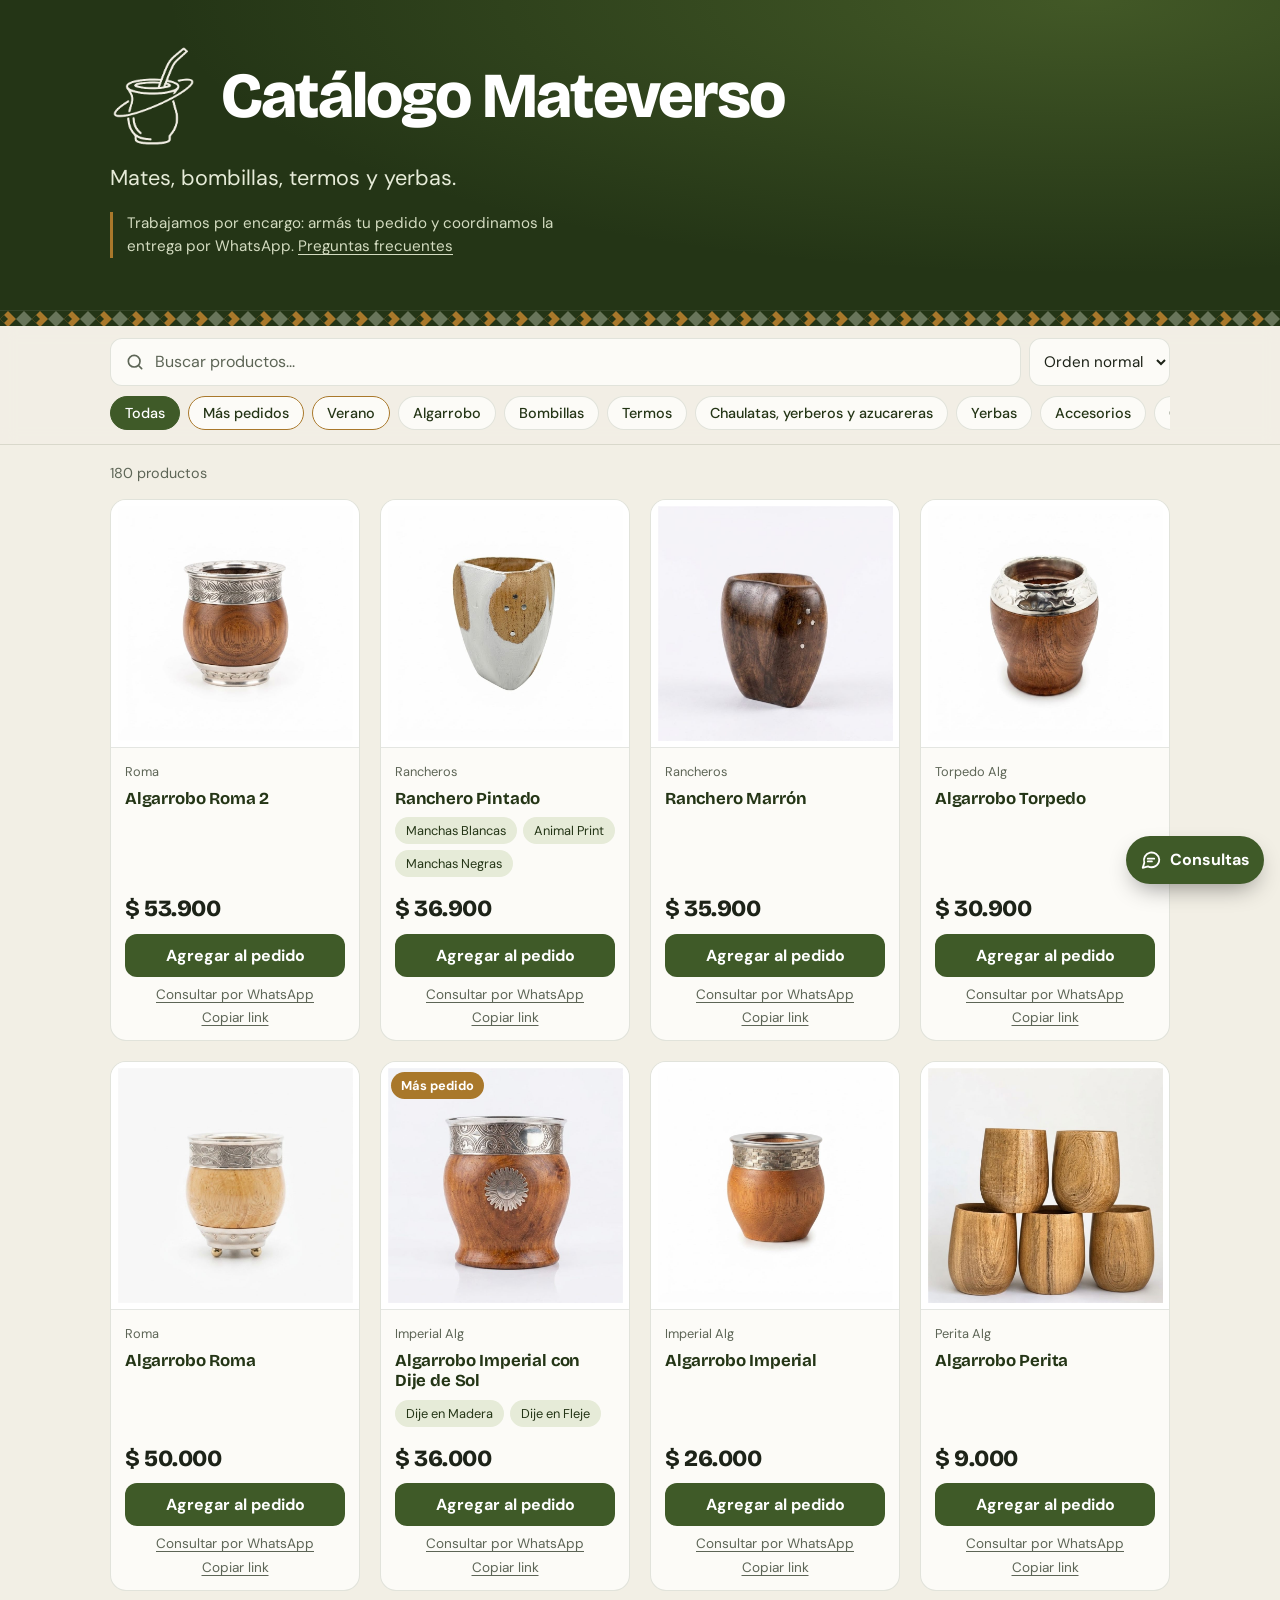
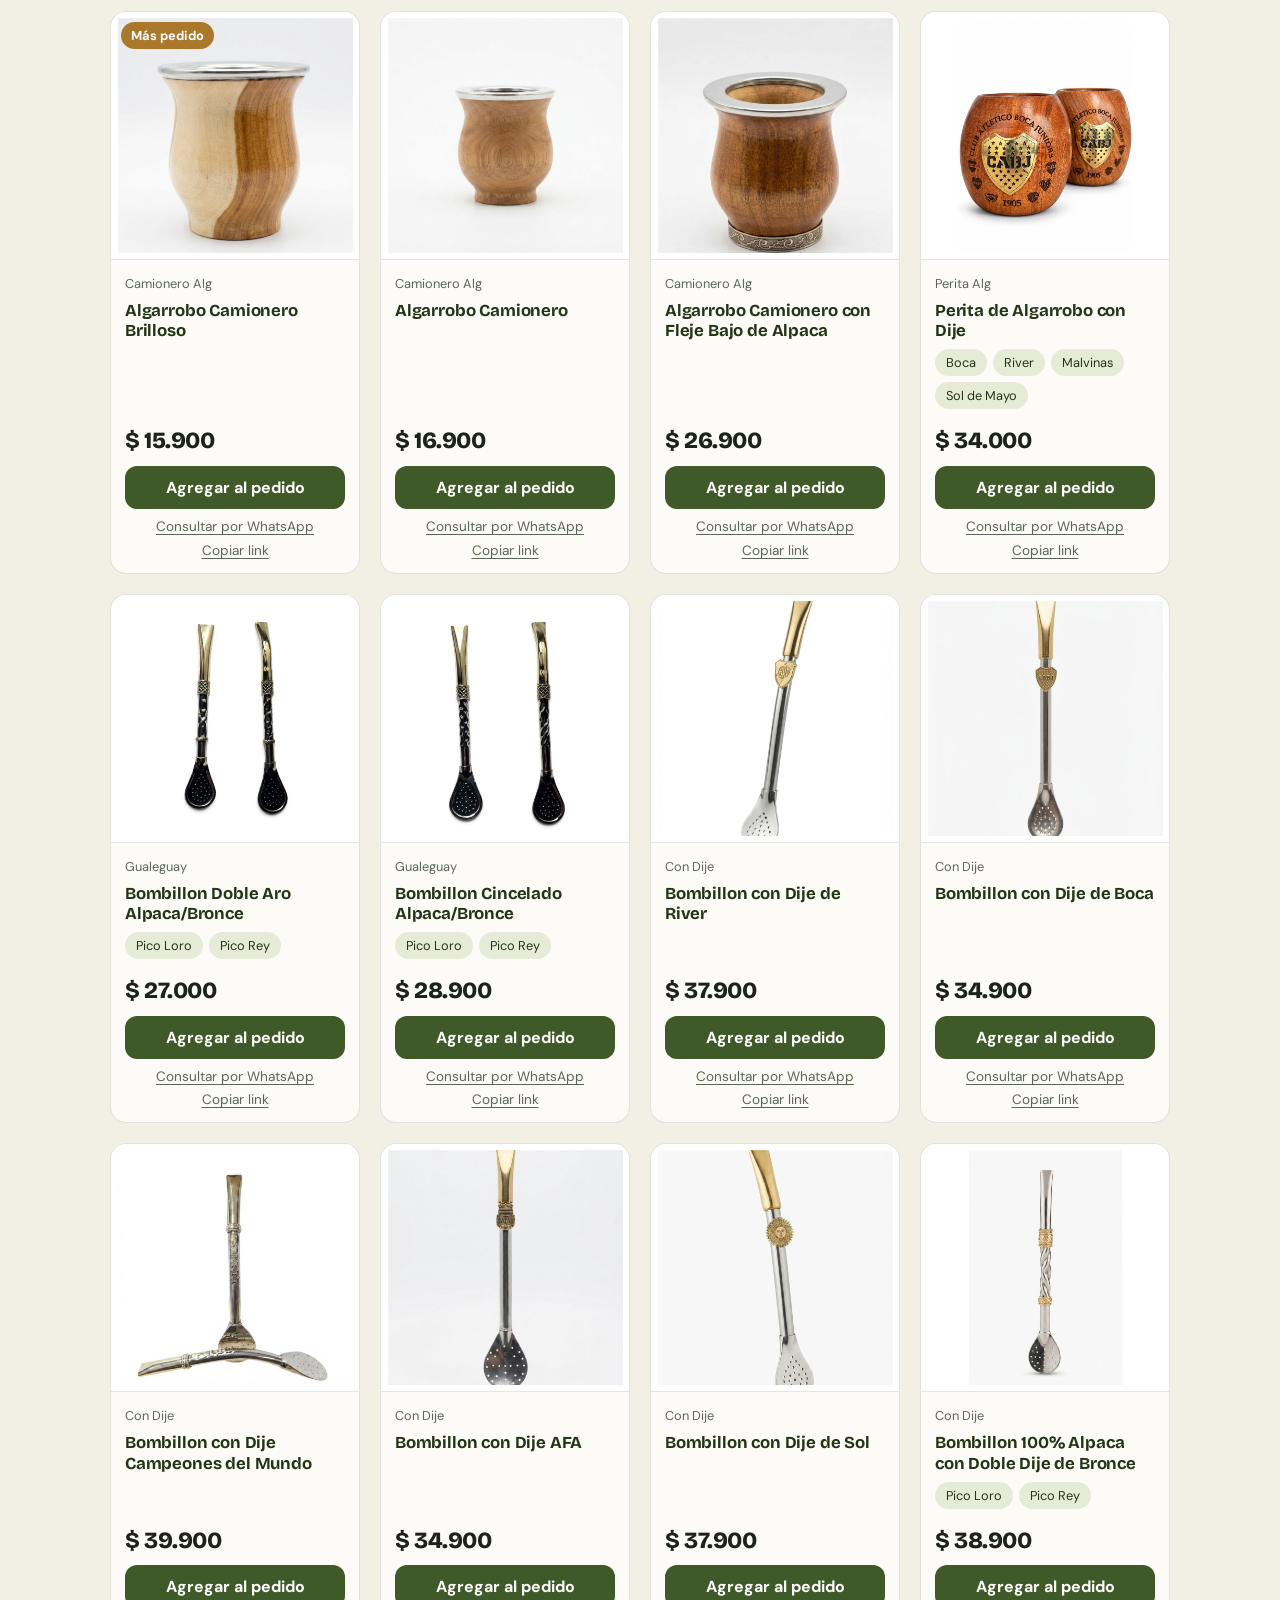
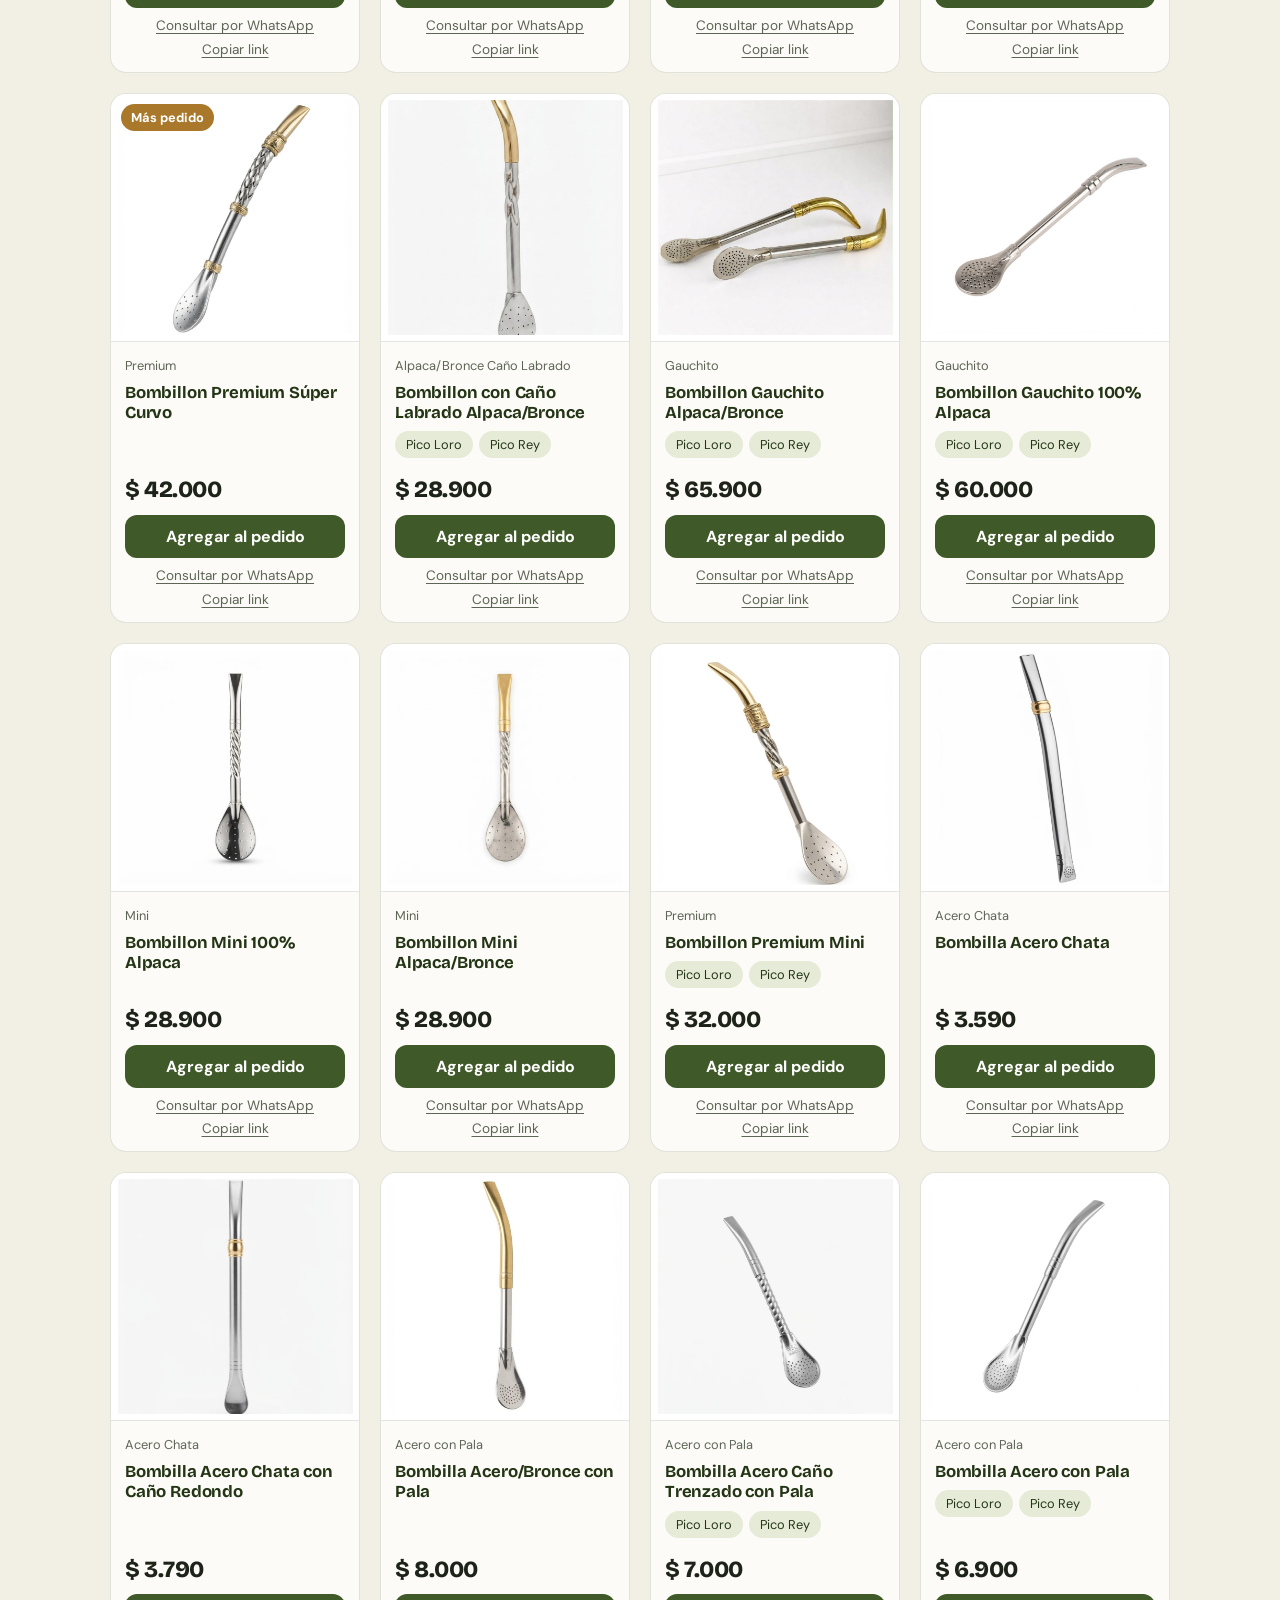
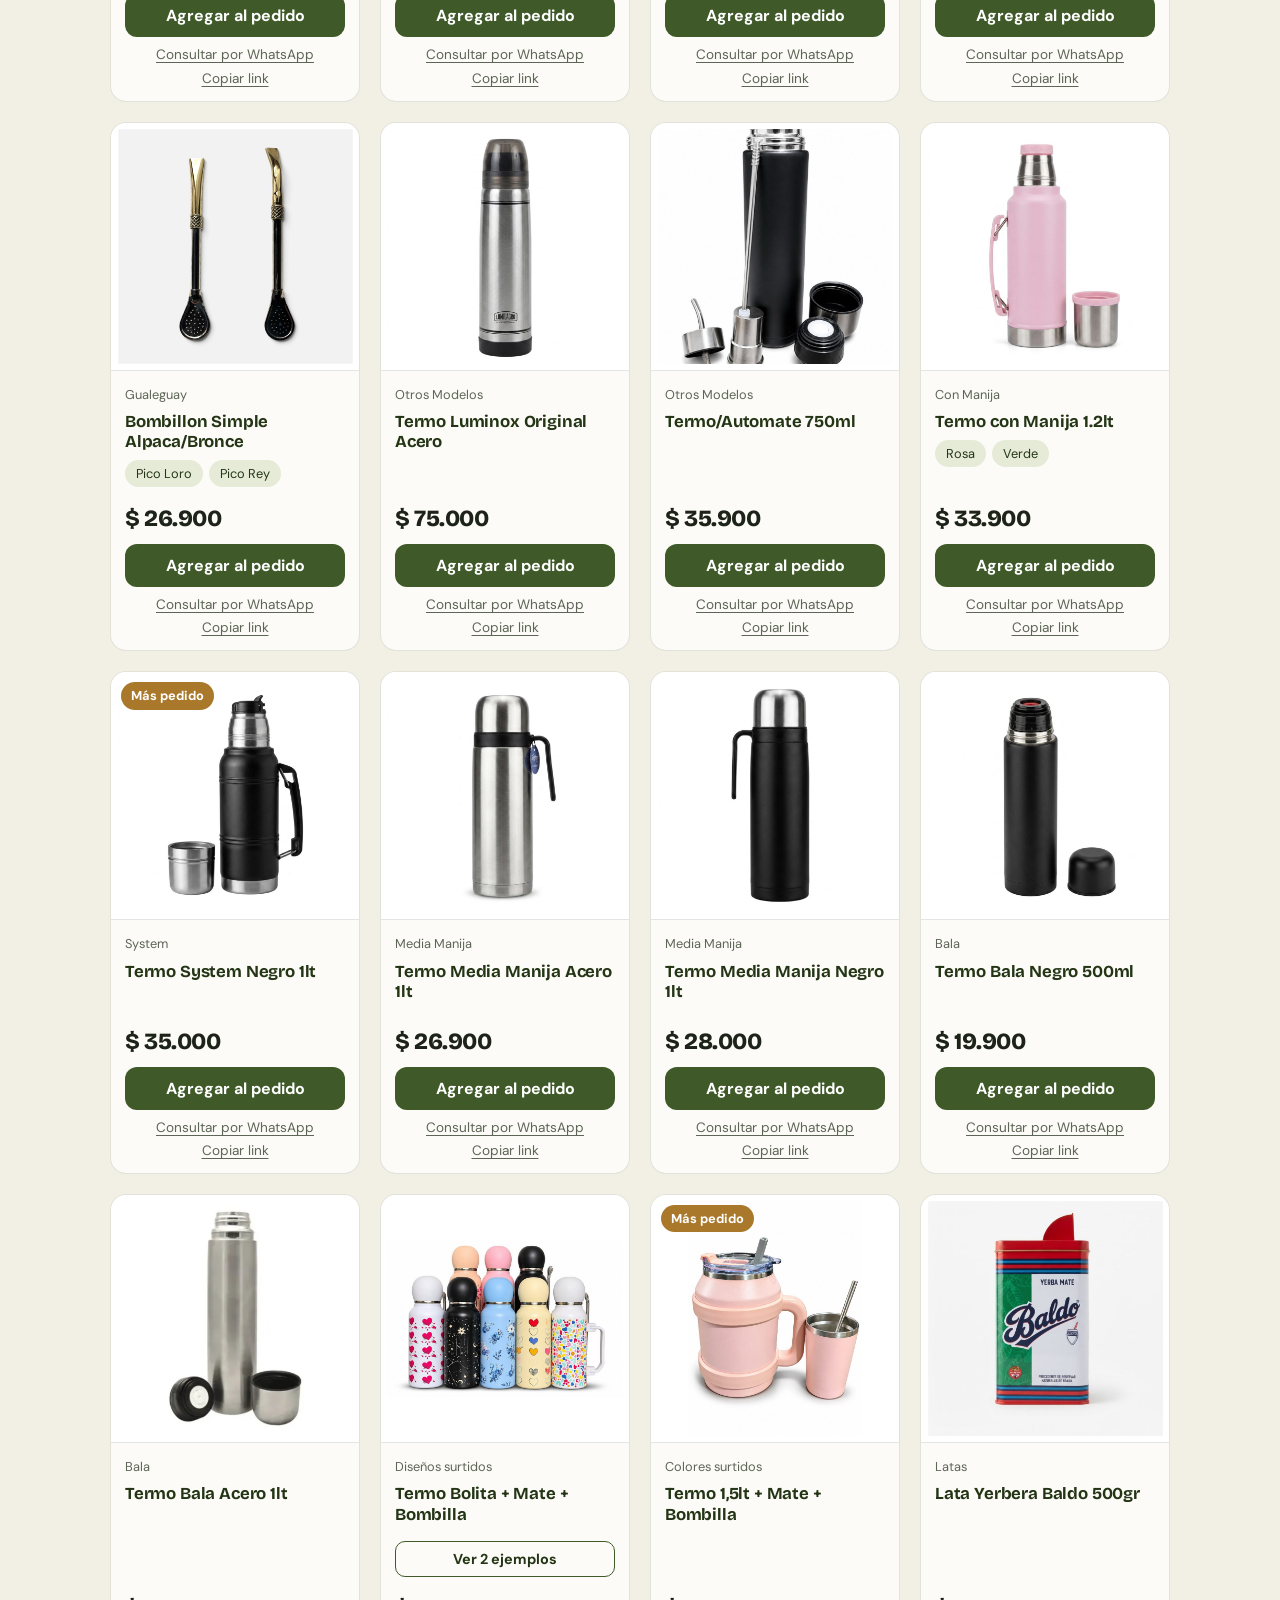
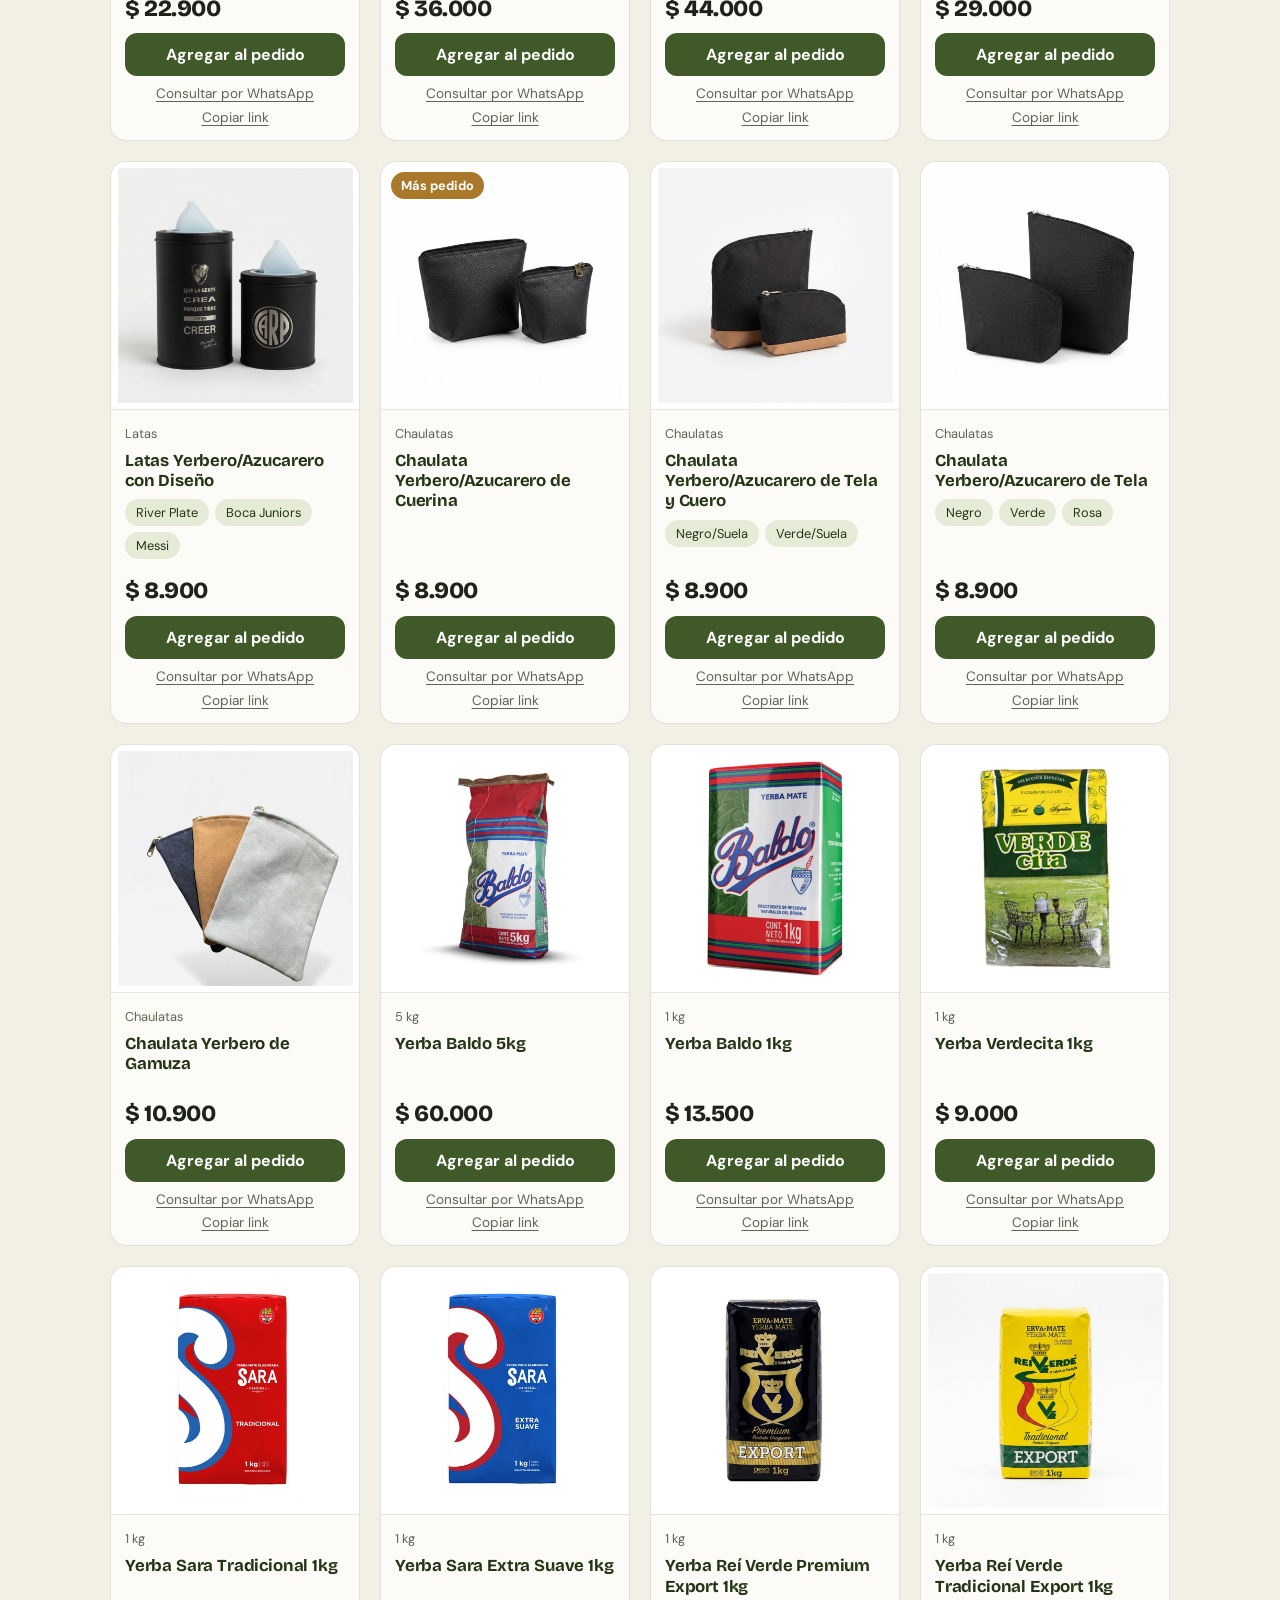
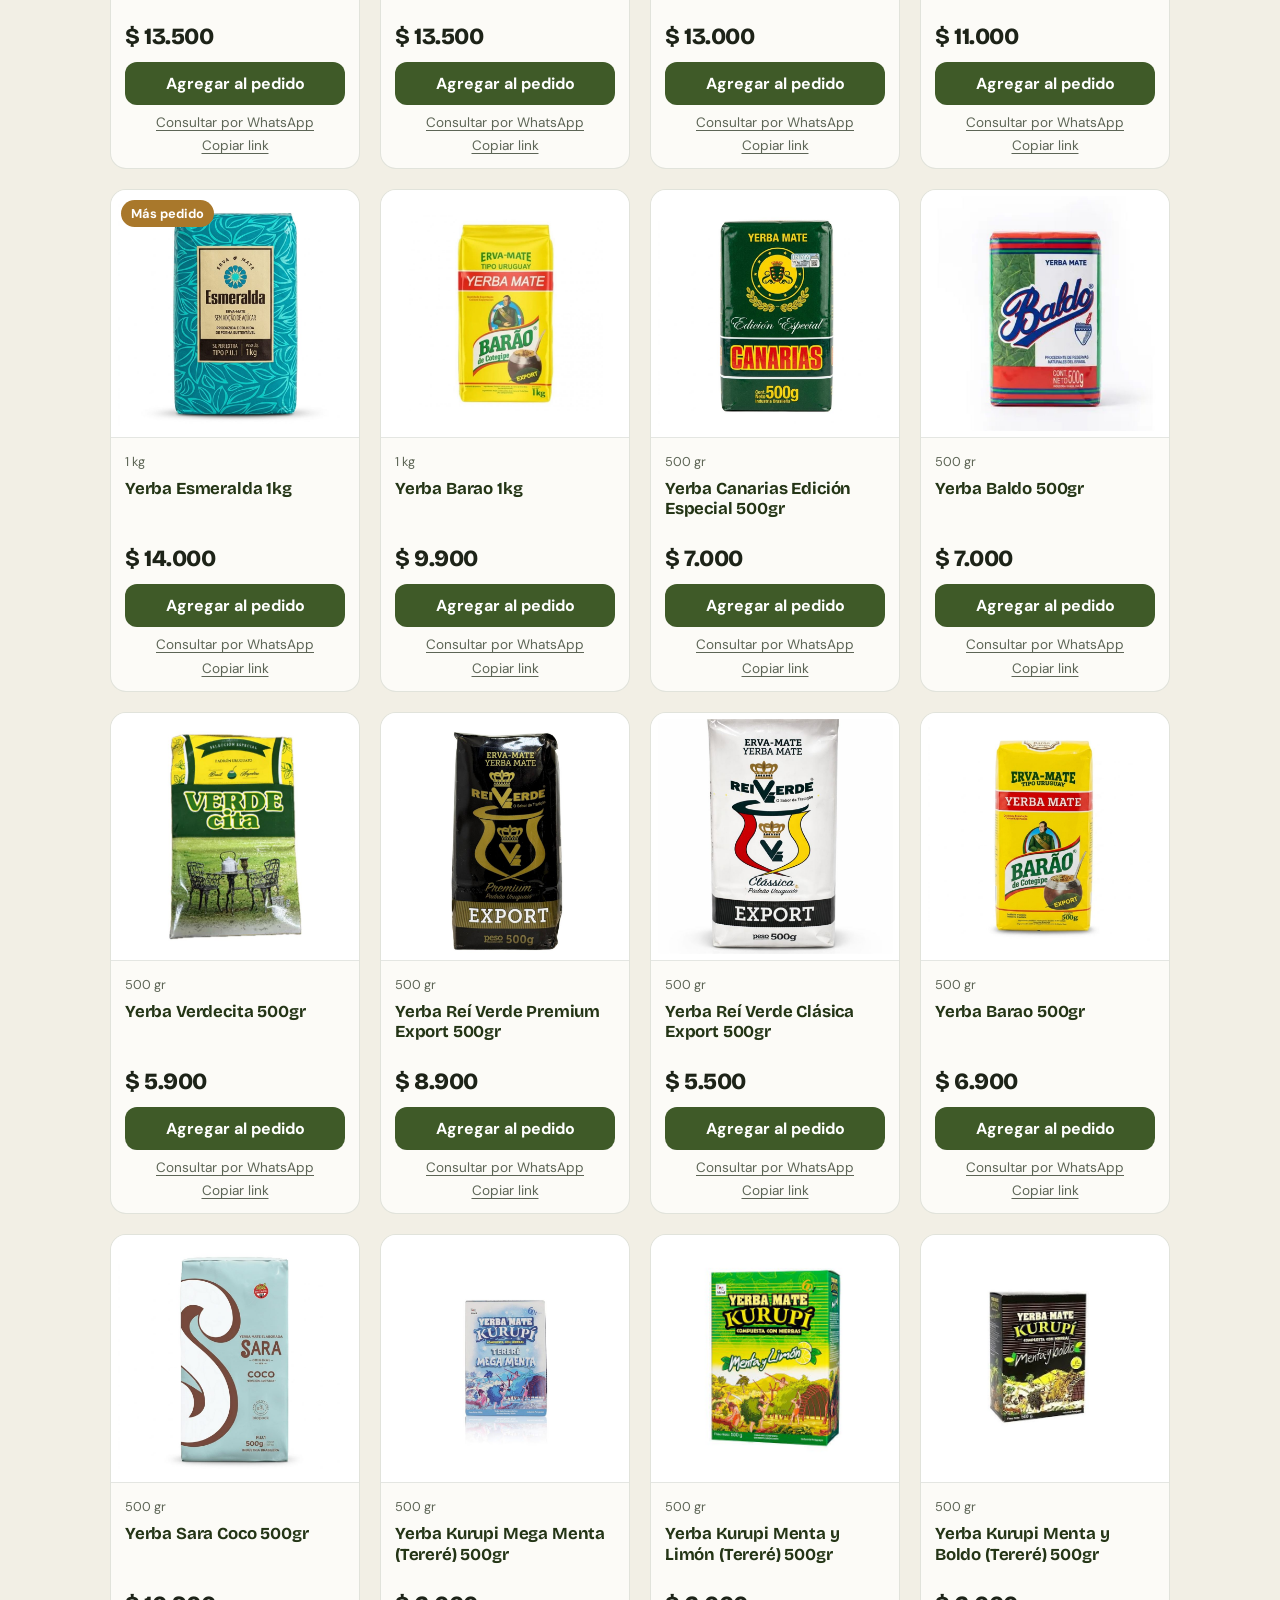
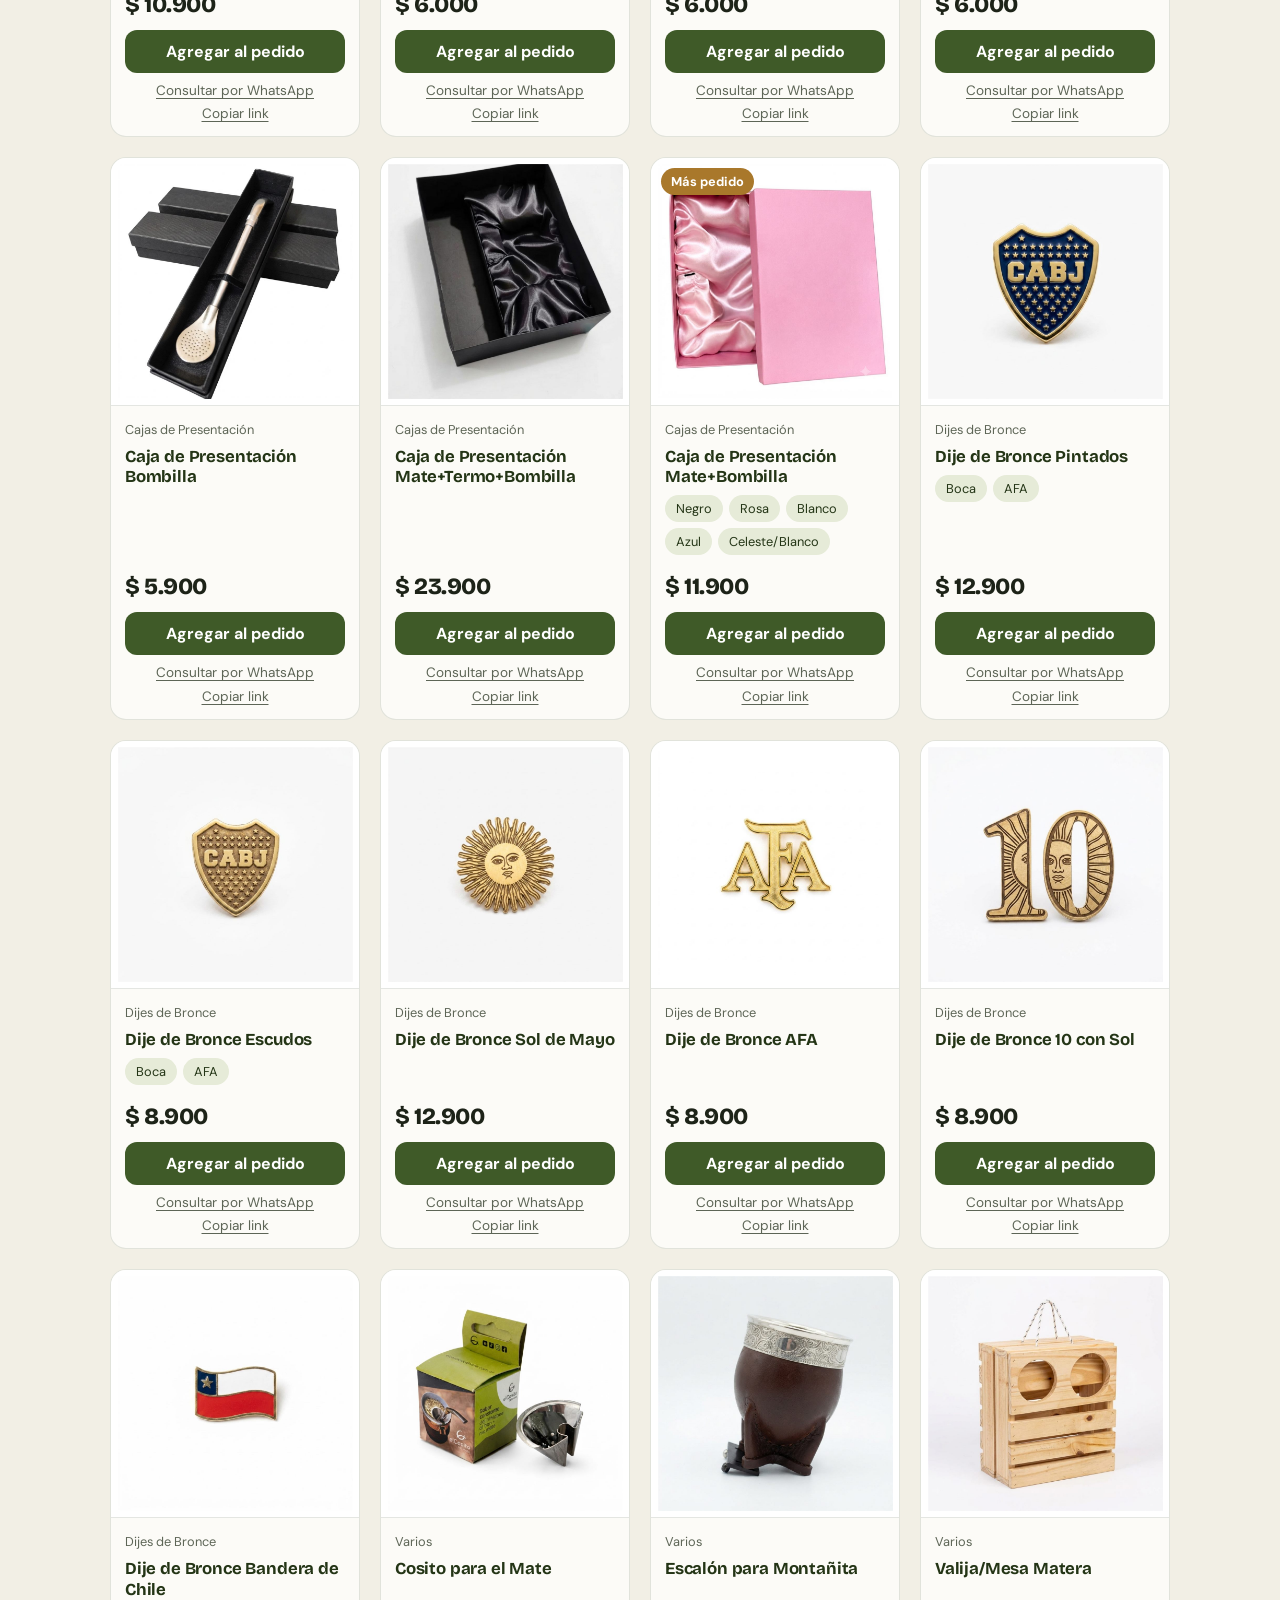
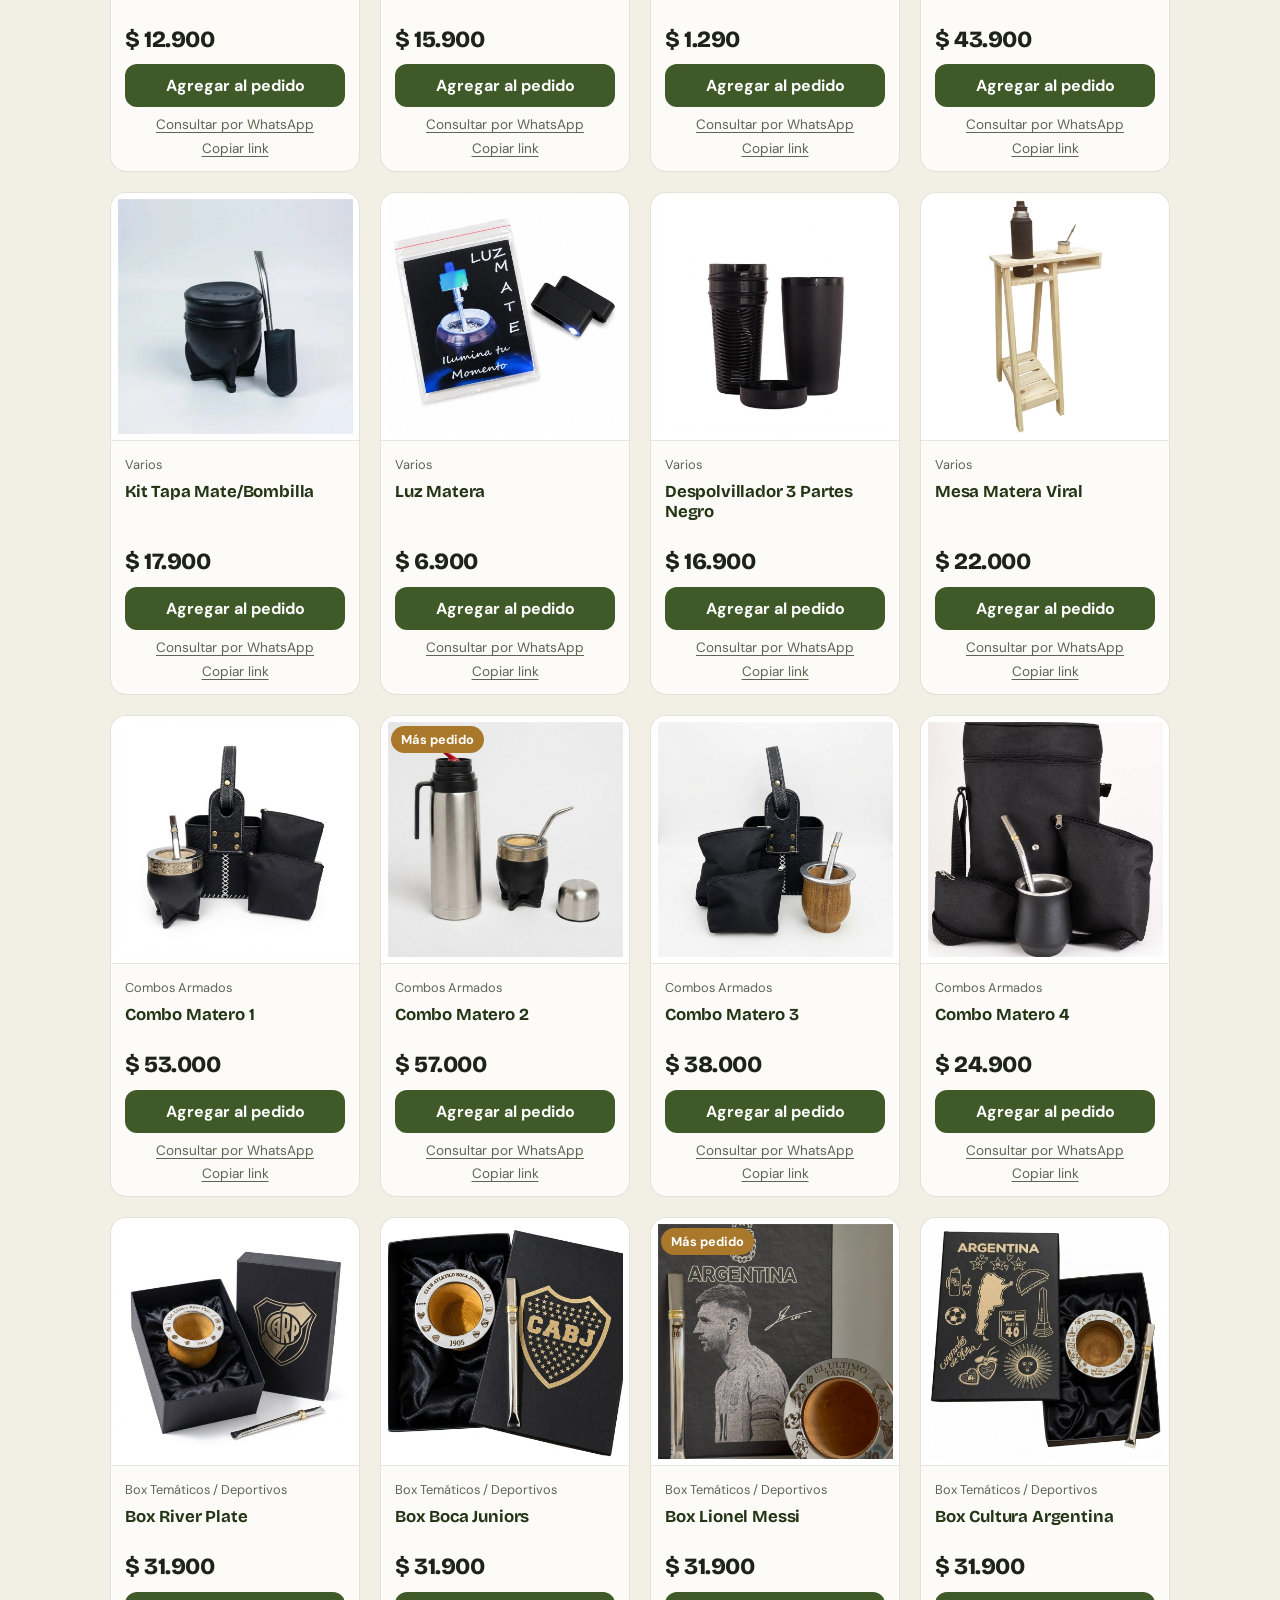
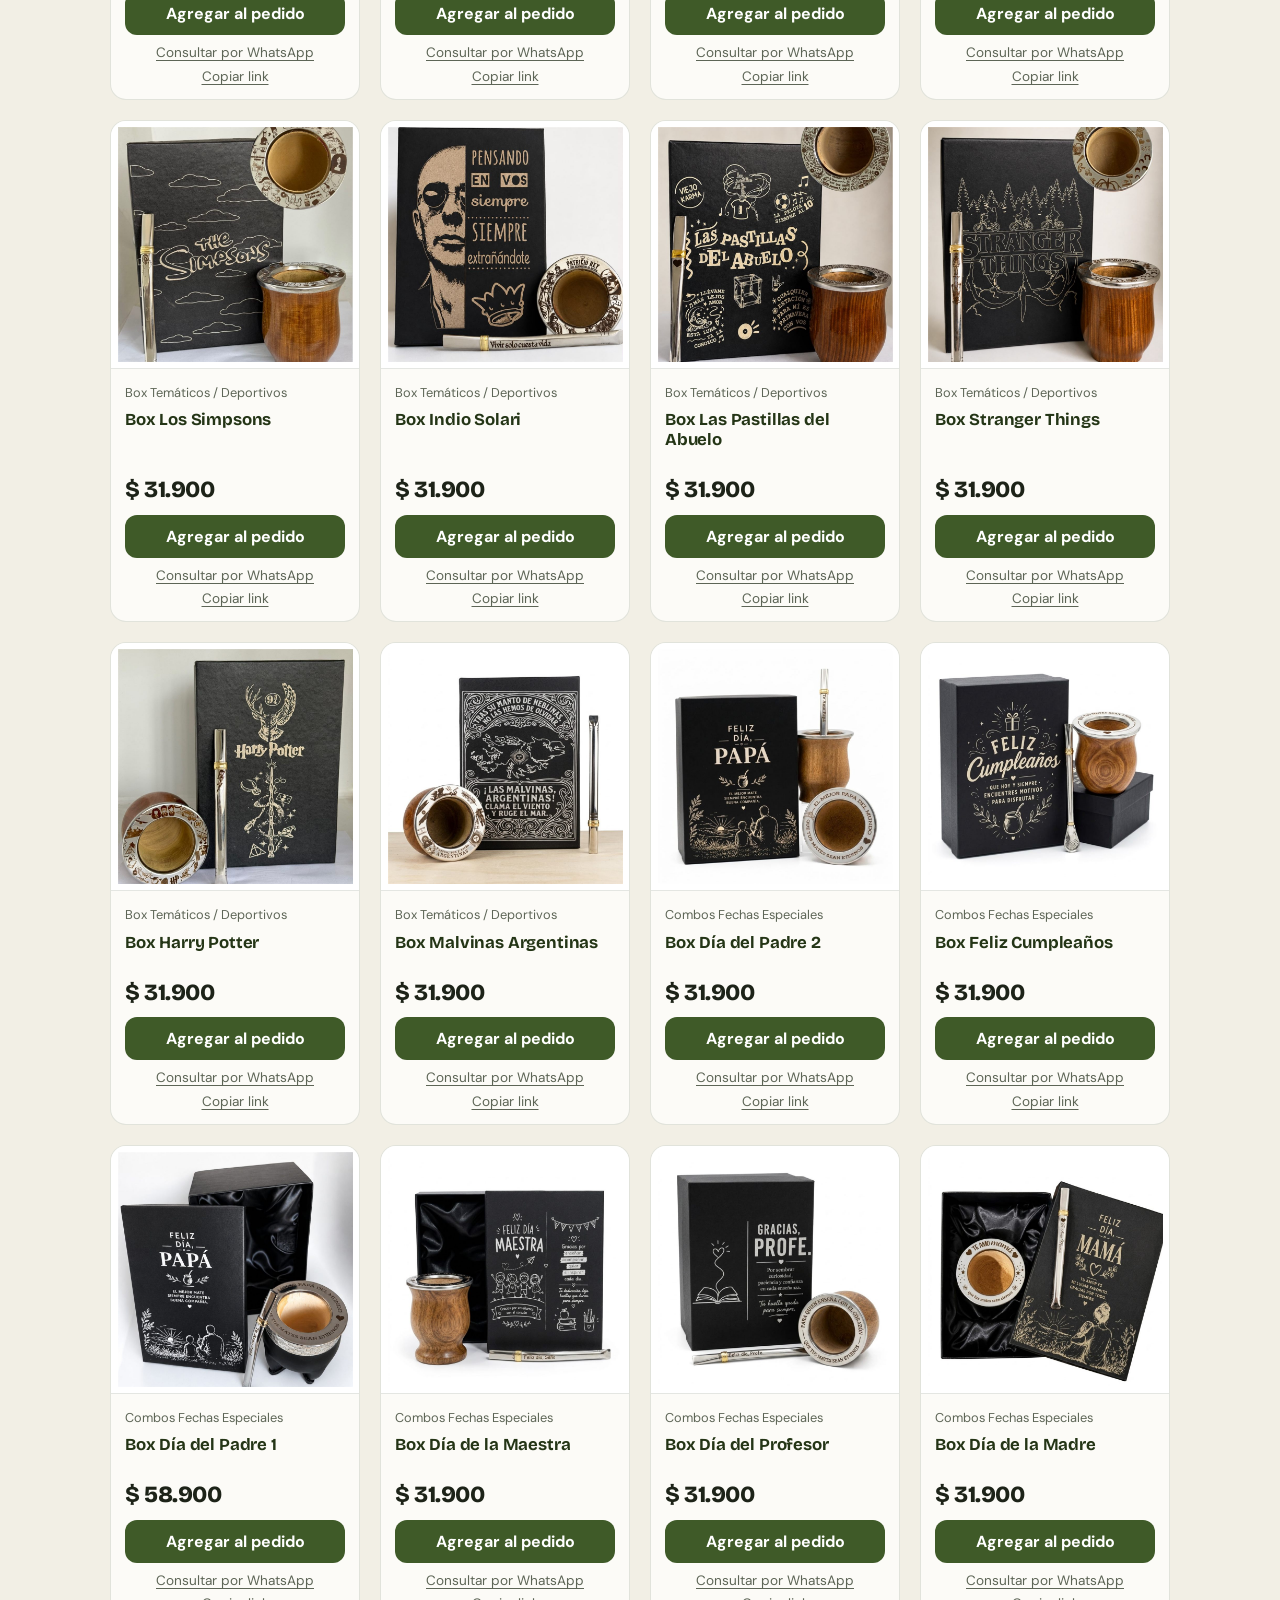
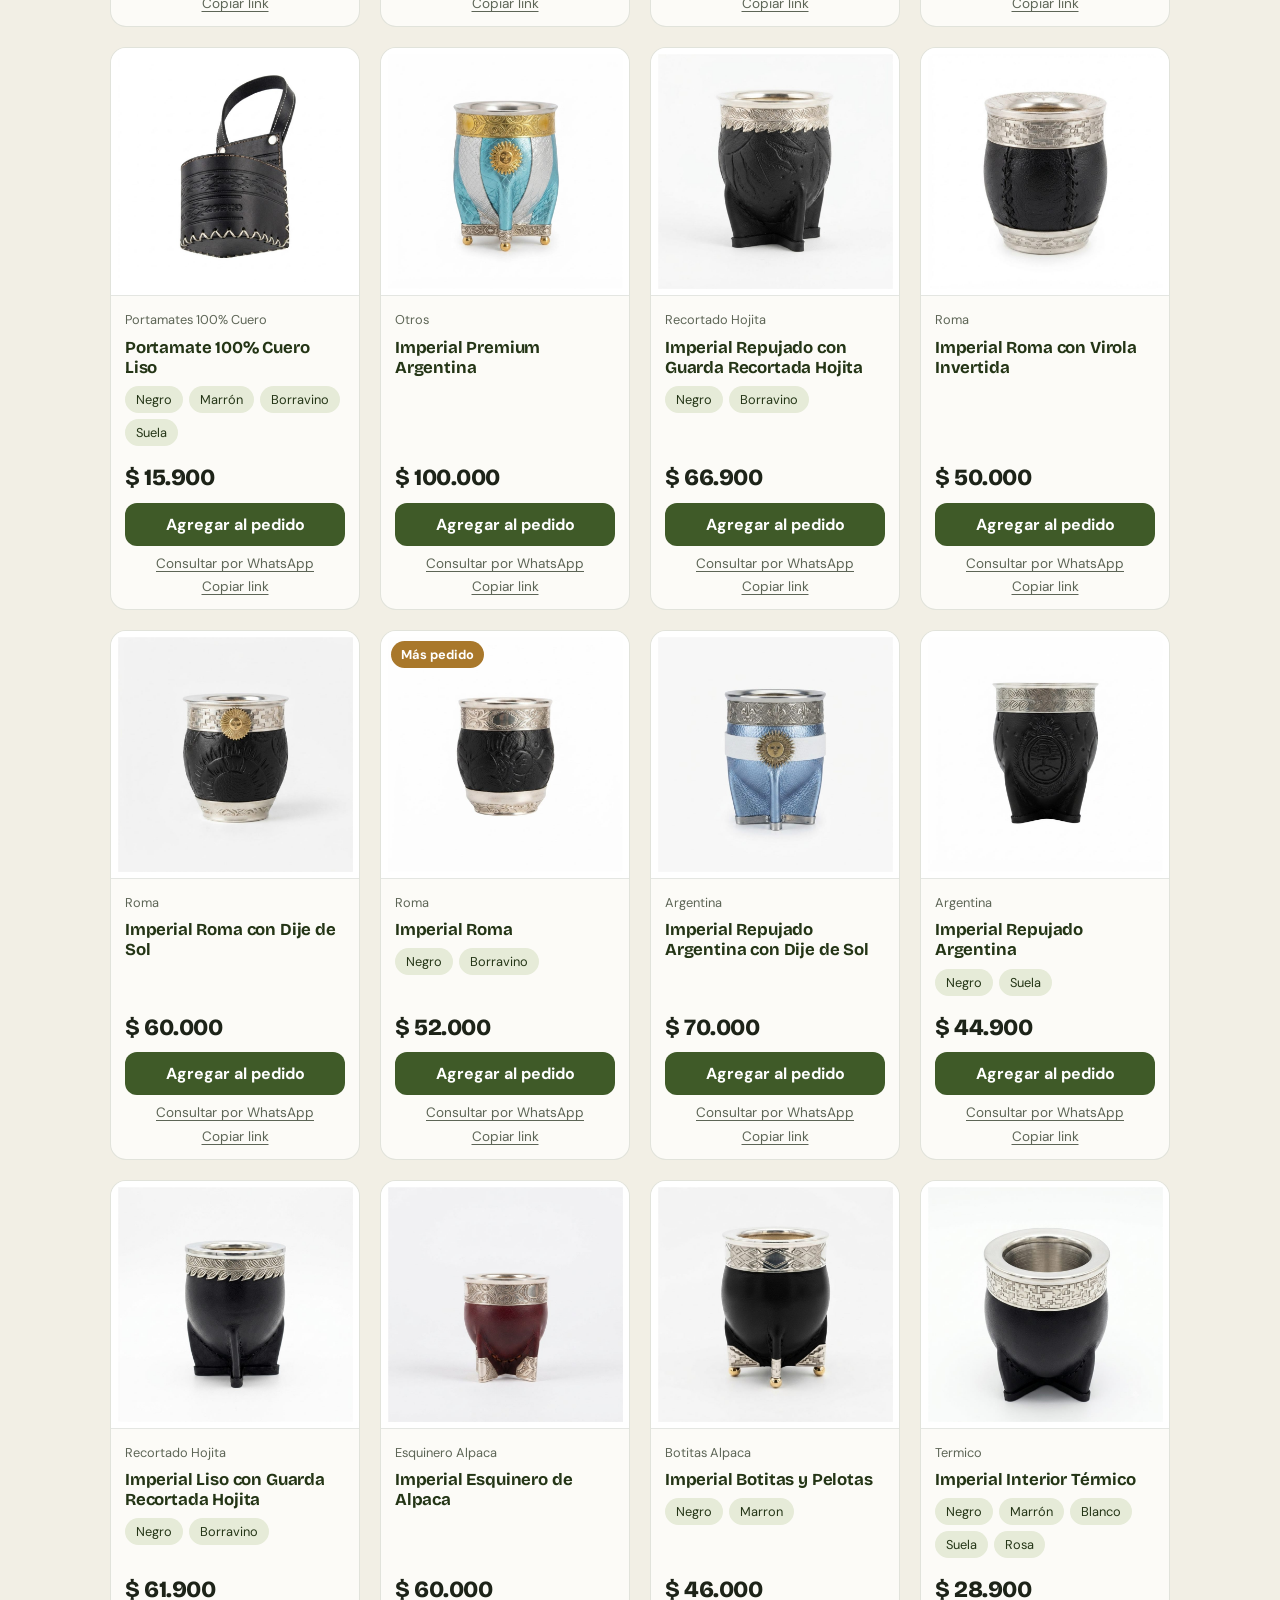
==== commit fdda42ea: "Ordenar por precio, Más pedidos y botón de consultas" ====
--- a/index.html
+++ b/index.html
@@ -4,6 +4,8 @@
   <meta charset="UTF-8">
   <meta name="viewport" content="width=device-width, initial-scale=1.0">
   <meta name="description" content="Catálogo de Mateverso: mates, bombillas, termos y yerbas. Armá tu pedido y coordinamos la entrega por WhatsApp.">
+  <meta name="google-site-verification" content="UolGcM91xsv9K0bLiV9sorWYd_evl5VD43gG5D0DPTQ" />
+  <link rel="canonical" href="https://janezsersen07.github.io/catalogo-mateverso/">
   <meta property="og:type" content="website">
   <meta property="og:locale" content="es_AR">
   <meta property="og:site_name" content="Mateverso">
@@ -21,7 +23,20 @@
   <link rel="preconnect" href="https://fonts.googleapis.com">
   <link rel="preconnect" href="https://fonts.gstatic.com" crossorigin>
   <link rel="stylesheet" href="https://fonts.googleapis.com/css2?family=Bricolage+Grotesque:opsz,wght@12..96,600..800&family=DM+Sans:wght@400;500;700&display=swap">
-  <link rel="stylesheet" href="style.css?v=6">
+  <link rel="stylesheet" href="style.css?v=8">
+  <script type="application/ld+json">
+  {
+    "@context": "https://schema.org",
+    "@type": "Store",
+    "name": "Mateverso",
+    "description": "Mates, bombillas, termos y yerbas por encargo. Ciudad Evita, Buenos Aires.",
+    "url": "https://janezsersen07.github.io/catalogo-mateverso/",
+    "image": "https://janezsersen07.github.io/catalogo-mateverso/logo/vista-previa.jpg",
+    "telephone": "+5492944671384",
+    "address": { "@type": "PostalAddress", "addressLocality": "Ciudad Evita", "addressRegion": "Buenos Aires", "addressCountry": "AR" },
+    "sameAs": ["https://www.instagram.com/mateversoo_/", "https://www.tiktok.com/@mateversoo_"]
+  }
+  </script>
 </head>
 <body>
   <header class="portada">
@@ -40,7 +55,13 @@
     <div class="filtros-contenido">
       <div class="busqueda">
         <label for="buscador" class="solo-lectores">Buscar productos</label>
-        <input type="search" id="buscador" placeholder="Buscá un mate, una bombilla, un termo...">
+        <input type="search" id="buscador" placeholder="Buscar productos...">
+        <label for="orden" class="solo-lectores">Ordenar productos</label>
+        <select id="orden">
+          <option value="catalogo">Orden normal</option>
+          <option value="precio-menor">Menor precio</option>
+          <option value="precio-mayor">Mayor precio</option>
+        </select>
       </div>
       <div id="categorias" class="categorias" role="group" aria-label="Categorías"></div>
     </div>
@@ -127,10 +148,17 @@
     <p class="pie-aparte">Proyecto de portfolio, hecho con HTML, CSS y JavaScript.</p>
   </footer>
 
+  <!-- LISTA-PRODUCTOS -->
+
   <button type="button" id="boton-pedido" class="boton-pedido" hidden>
     <span>Mi pedido <span id="cantidad-pedido" class="cantidad-pedido">0</span></span>
     <span id="total-boton" class="total-boton"></span>
   </button>
+
+  <a class="boton-consulta" href="https://wa.me/5492944671384?text=Hola%20Mateverso!%20Tengo%20una%20consulta." target="_blank" rel="noopener noreferrer" aria-label="Hacer una consulta por WhatsApp">
+    <svg viewBox="0 0 24 24" width="22" height="22" fill="none" stroke="currentColor" stroke-width="2" stroke-linecap="round" stroke-linejoin="round" aria-hidden="true"><path d="M21 11.5a8.4 8.4 0 0 1-12.3 7.4L3 20.5l1.7-5.5A8.4 8.4 0 1 1 21 11.5Z"/><path d="M8.5 10.5h7M8.5 13.5h4.5"/></svg>
+    <span>Consultas</span>
+  </a>
 
   <dialog id="pedido" class="ventana pedido" aria-labelledby="pedido-titulo">
     <div class="ventana-cabecera">
@@ -154,6 +182,6 @@
     <div id="galeria-fotos" class="galeria-fotos"></div>
   </dialog>
 
-  <script src="app.js?v=6"></script>
+  <script src="app.js?v=8"></script>
 </body>
 </html>
--- a/style.css
+++ b/style.css
@@ -134,8 +134,14 @@
   padding: 12px 20px;
 }
 
+.busqueda {
+  display: flex;
+  gap: 8px;
+}
+
 .busqueda input {
-  width: 100%;
+  flex: 1 1 0;
+  min-width: 0;
   padding: 12px 16px 12px 44px;
   font-size: 1rem;
   color: var(--tinta);
@@ -145,6 +151,25 @@
   background-position: 14px center;
   border: 1.5px solid var(--linea);
   border-radius: 12px;
+}
+
+.busqueda select {
+  flex: 0 0 auto;
+  max-width: 44%;
+  padding: 12px 10px;
+  font: inherit;
+  font-size: 0.95rem;
+  color: var(--tinta);
+  background-color: var(--papel);
+  border: 1.5px solid var(--linea);
+  border-radius: 12px;
+  cursor: pointer;
+}
+
+.busqueda select:focus {
+  outline: none;
+  border-color: var(--verde);
+  box-shadow: 0 0 0 3px rgba(63, 90, 40, 0.18);
 }
 
 .busqueda input::placeholder {
@@ -871,3 +896,71 @@
     transition: none !important;
   }
 }
+
+/* Lista de enlaces a todos los productos (la arma generar-seo.py al publicar) */
+.todos-productos {
+  max-width: 960px;
+  margin: 0 auto;
+  padding: 8px 16px 24px;
+  font-size: 0.9rem;
+}
+.todos-productos summary { cursor: pointer; color: var(--verde); font-weight: 700; padding: 8px 0; }
+.todos-productos h3 { font-family: var(--fuente-titulo); font-size: 1rem; margin: 14px 0 4px; color: var(--verde-profundo); }
+.todos-productos ul { list-style: none; columns: 2 220px; column-gap: 20px; }
+.todos-productos li { padding: 2px 0; break-inside: avoid; }
+.todos-productos a { color: var(--gris); }
+.todos-productos a:hover { color: var(--verde); }
+
+/* Filtro "Más pedidos" y etiqueta de los productos populares */
+.categoria-boton[data-categoria="Populares"]:not([aria-pressed="true"]) {
+  border-color: var(--bronce);
+}
+
+.etiqueta-popular {
+  position: absolute;
+  top: 10px;
+  left: 10px;
+  z-index: 1;
+  padding: 4px 10px;
+  font-size: 0.8rem;
+  font-weight: 700;
+  color: #ffffff;
+  background-color: var(--bronce);
+  border-radius: 999px;
+}
+
+/* Botón fijo de consultas por WhatsApp (sube cuando aparece "Mi pedido") */
+.boton-consulta {
+  position: fixed;
+  right: 16px;
+  bottom: 16px;
+  z-index: 9;
+  display: flex;
+  align-items: center;
+  gap: 8px;
+  padding: 12px 14px;
+  font-weight: 700;
+  color: #ffffff;
+  text-decoration: none;
+  background-color: var(--verde);
+  border-radius: 999px;
+  box-shadow: 0 10px 24px -8px rgba(0, 0, 0, 0.45);
+}
+
+.boton-consulta:hover {
+  background-color: var(--verde-profundo);
+}
+
+.boton-consulta span {
+  display: none;
+}
+
+.boton-pedido:not([hidden]) ~ .boton-consulta {
+  bottom: 84px;
+}
+
+@media (min-width: 640px) {
+  .boton-consulta span {
+    display: inline;
+  }
+}
